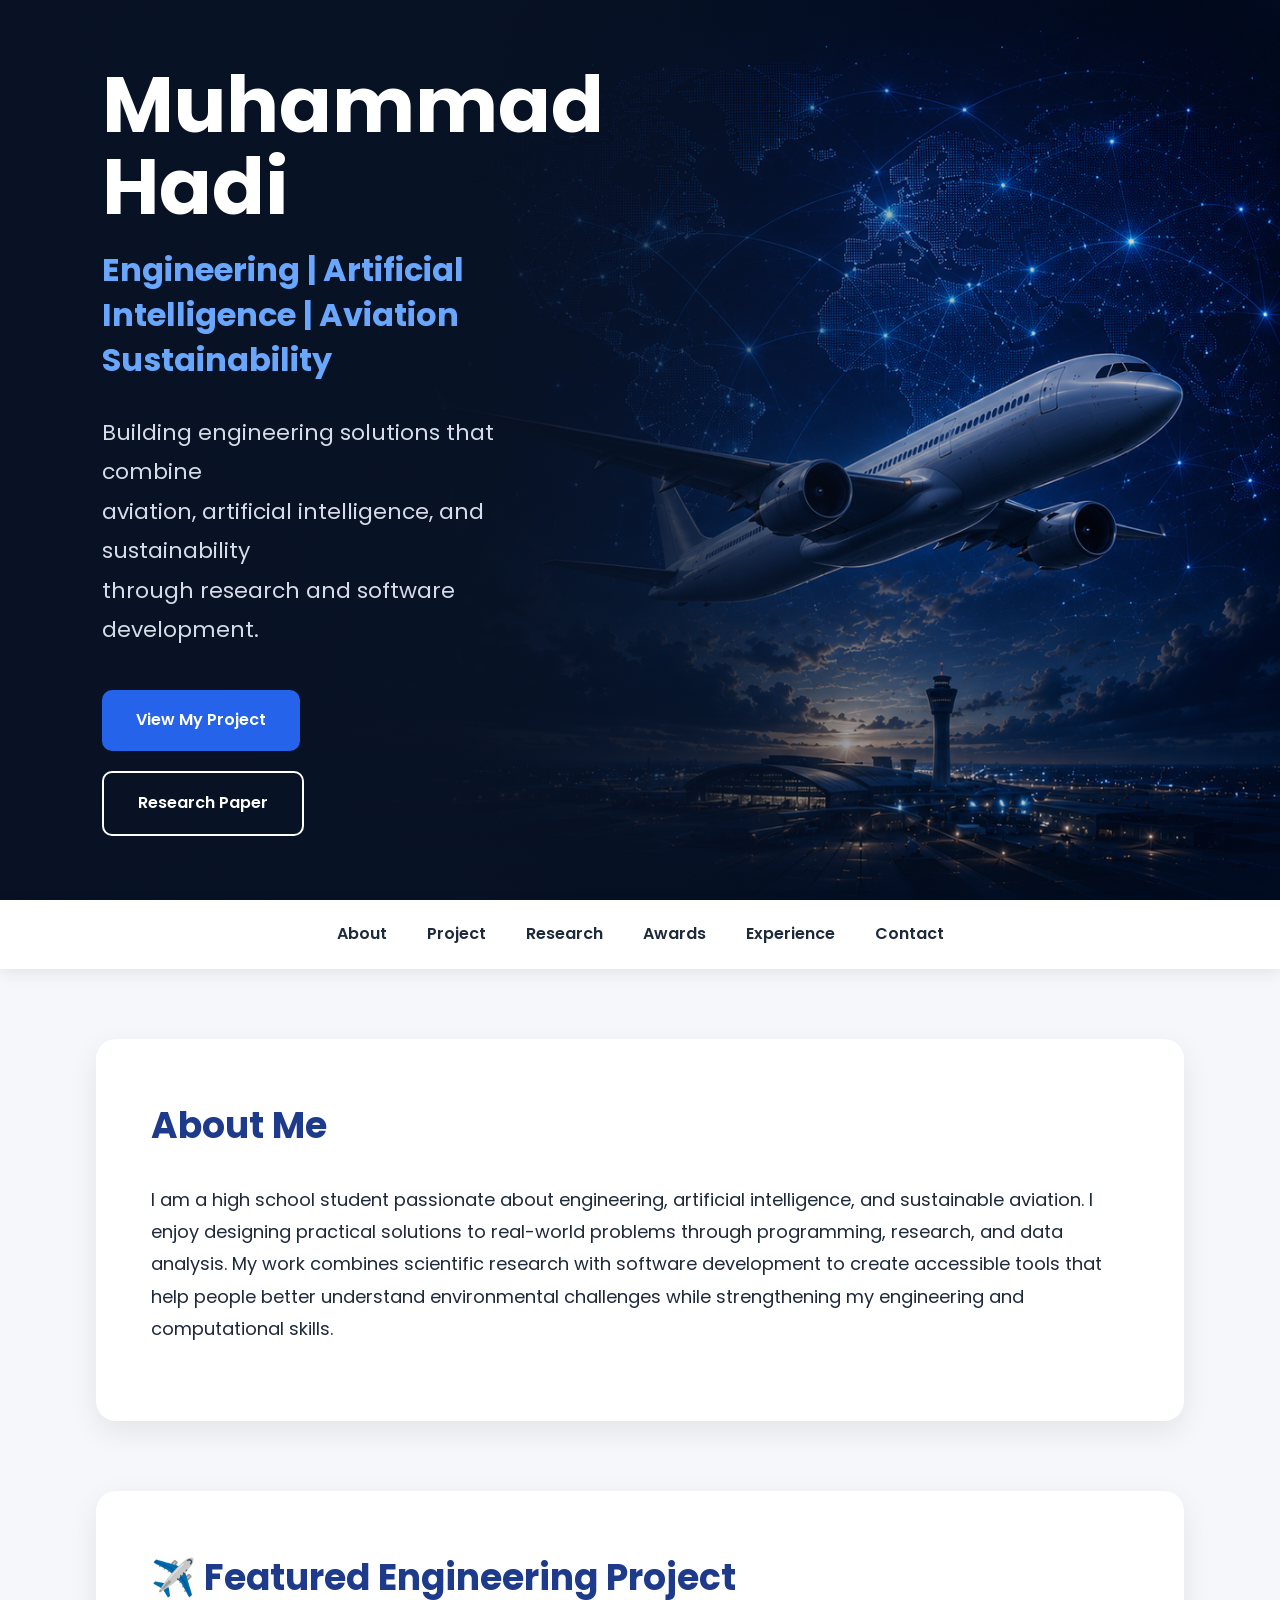
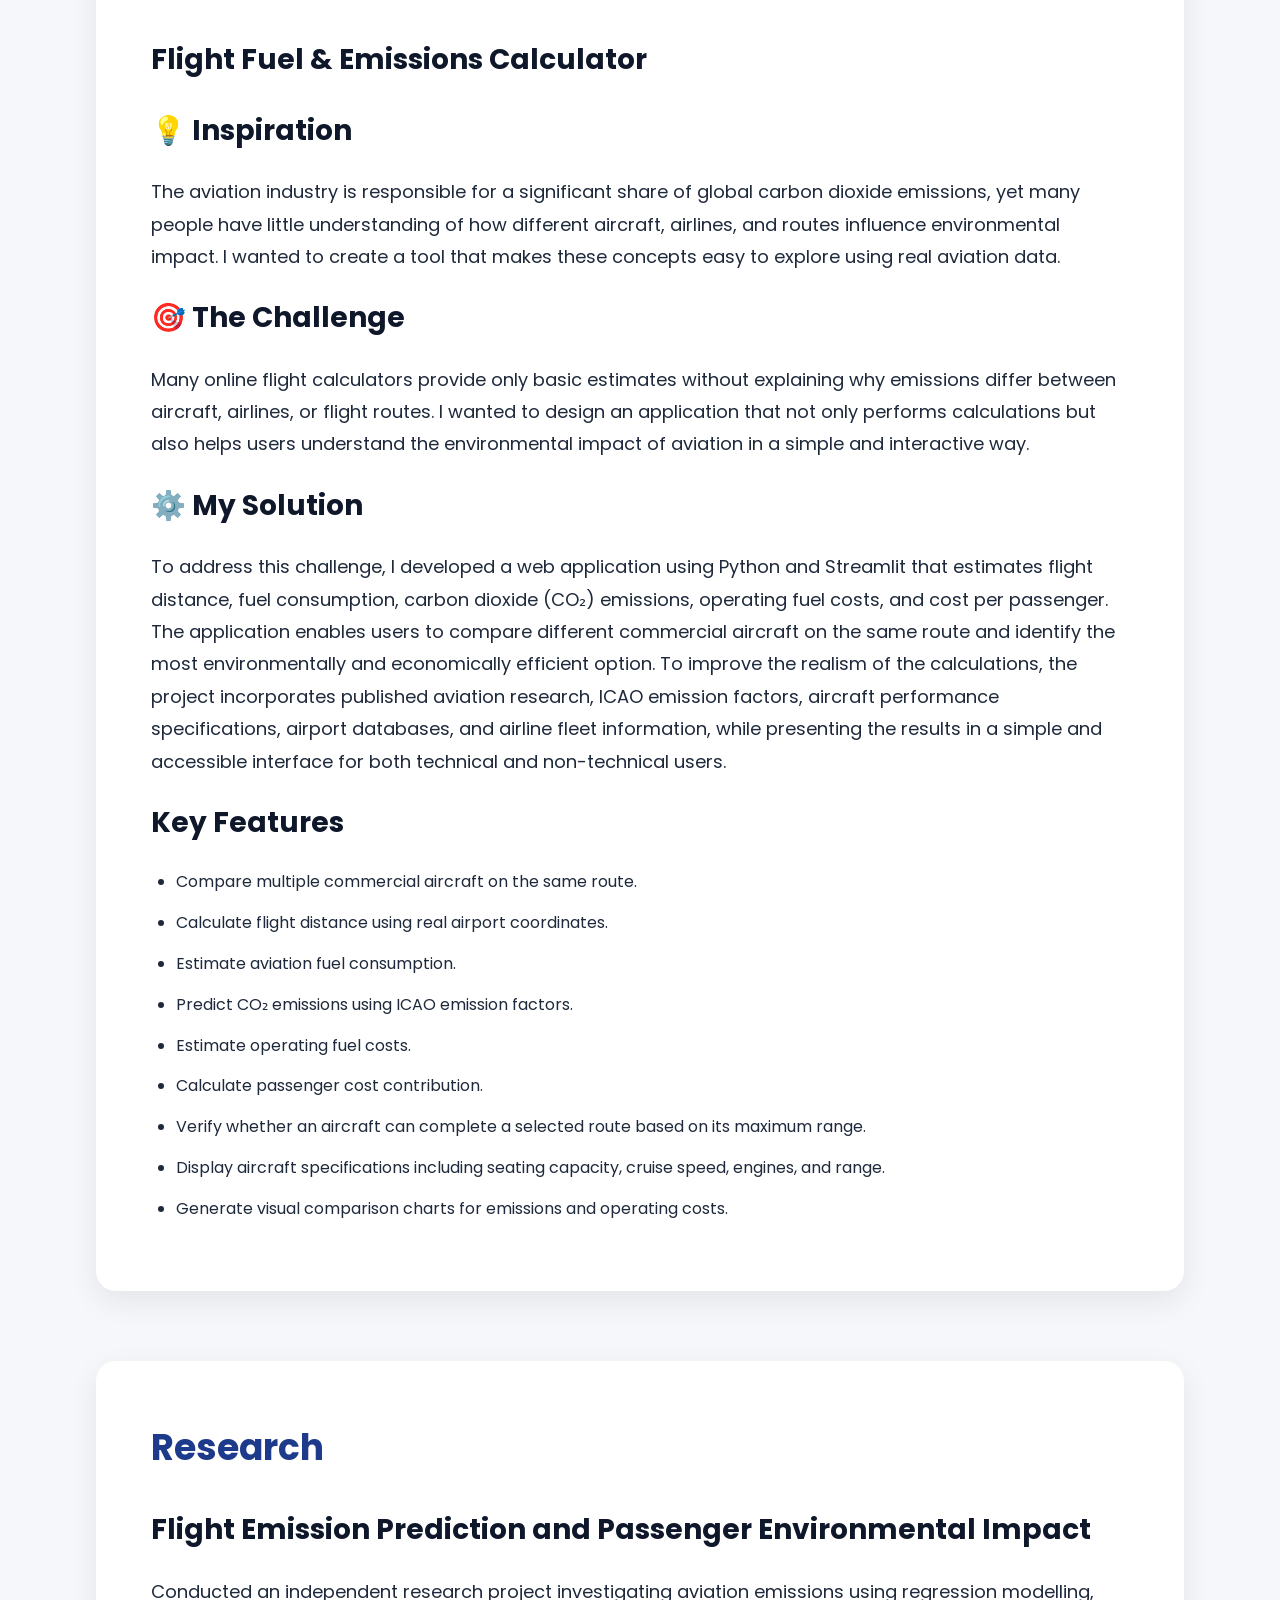
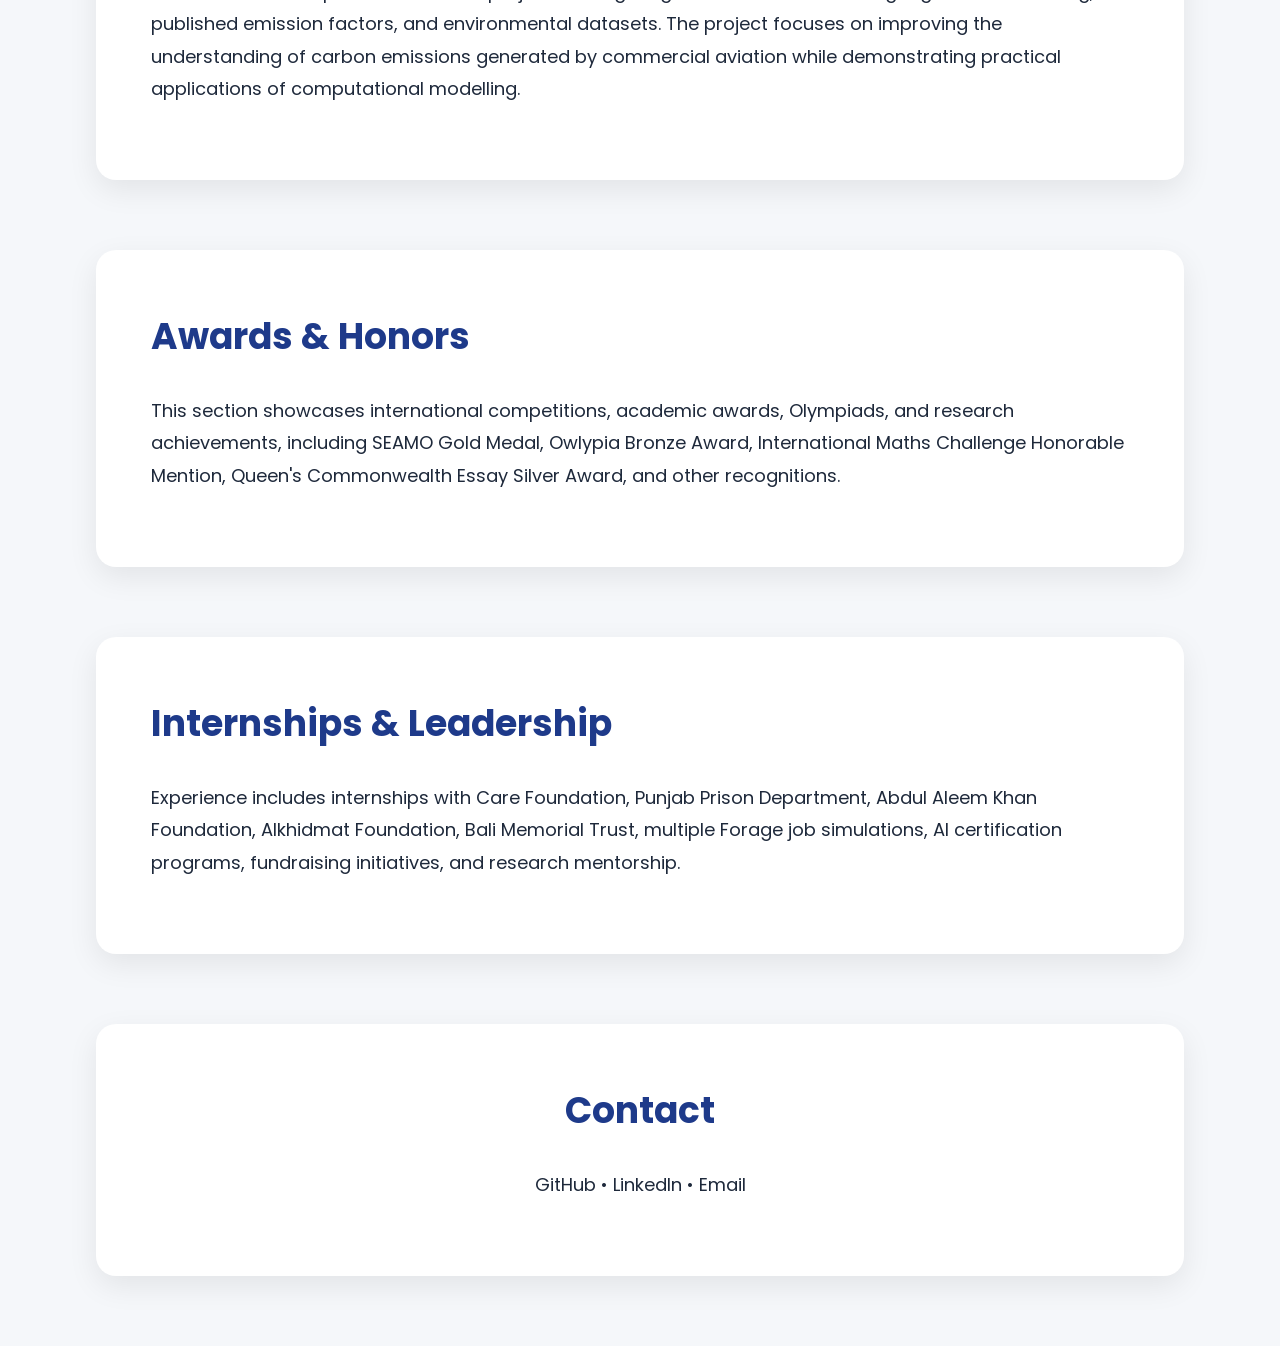
==== index.html @ d15bcef1 "Update index.html" ====
<!DOCTYPE html>
<html lang="en">

<head>
    <meta charset="UTF-8">
    <meta name="viewport" content="width=device-width, initial-scale=1.0">

    <title>Muhammad Hadi | Maker Portfolio</title>

    <link rel="preconnect" href="https://fonts.googleapis.com">
    <link rel="preconnect" href="https://fonts.gstatic.com" crossorigin>

    <link href="https://fonts.googleapis.com/css2?family=Poppins:wght@300;400;500;600;700;800&display=swap" rel="stylesheet">

    <link rel="stylesheet" href="style.css">
</head>

<body>

    <!-- HERO SECTION -->

<header class="hero">

    <div class="overlay"></div>

    <div class="hero-content">

        <h1>Muhammad Hadi</h1>

        <h2>
        Engineering | Artificial<br>
        Intelligence | Aviation<br>
        Sustainability
        </h2>

        <p>
        Building engineering solutions that combine<br>
        aviation, artificial intelligence, and sustainability<br>
        through research and software development.
        </p>
        
        <div class="hero-buttons">
            <a href="#project" class="btn">View My Project</a>
            <a href="#research" class="btn secondary">Research Paper</a>
        </div>

    </div>

</header>

    <!-- NAVIGATION -->

    <nav>

        <a href="#about">About</a>

        <a href="#project">Project</a>

        <a href="#research">Research</a>

        <a href="#awards">Awards</a>

        <a href="#internships">Experience</a>

        <a href="#contact">Contact</a>

    </nav>

    <!-- ABOUT -->

    <section id="about">

        <h2>About Me</h2>

        <p>

            I am a high school student passionate about engineering, artificial intelligence, and sustainable aviation.
            I enjoy designing practical solutions to real-world problems through programming, research, and data analysis.
            My work combines scientific research with software development to create accessible tools that help people
            better understand environmental challenges while strengthening my engineering and computational skills.

        </p>

    </section>

    <!-- PROJECT -->
<section id="project">

<h2>✈️ Featured Engineering Project</h2>

<h3>Flight Fuel & Emissions Calculator</h3>

<h3>💡 Inspiration</h3>    

<p>
The aviation industry is responsible for a significant share of global carbon dioxide emissions, yet many people have little understanding of how different aircraft, airlines, and routes influence environmental impact. I wanted to create a tool that makes these concepts easy to explore using real aviation data.
</p>

<h3>🎯 The Challenge</h3>

<p>
Many online flight calculators provide only basic estimates without explaining why emissions differ between aircraft, airlines, or flight routes. I wanted to design an application that not only performs calculations but also helps users understand the environmental impact of aviation in a simple and interactive way.
</p>

<h3>⚙️ My Solution</h3>

<p>
To address this challenge, I developed a web application using Python and Streamlit that estimates flight distance, fuel consumption, carbon dioxide (CO₂) emissions, operating fuel costs, and cost per passenger. The application enables users to compare different commercial aircraft on the same route and identify the most environmentally and economically efficient option. To improve the realism of the calculations, the project incorporates published aviation research, ICAO emission factors, aircraft performance specifications, airport databases, and airline fleet information, while presenting the results in a simple and accessible interface for both technical and non-technical users.
</p>

<h3>Key Features</h3>

<ul>
<li>Compare multiple commercial aircraft on the same route.</li>
<li>Calculate flight distance using real airport coordinates.</li>
<li>Estimate aviation fuel consumption.</li>
<li>Predict CO₂ emissions using ICAO emission factors.</li>
<li>Estimate operating fuel costs.</li>
<li>Calculate passenger cost contribution.</li>
<li>Verify whether an aircraft can complete a selected route based on its maximum range.</li>
<li>Display aircraft specifications including seating capacity, cruise speed, engines, and range.</li>
<li>Generate visual comparison charts for emissions and operating costs.</li>
</ul>

</section>
  
    <!-- RESEARCH -->

    <section id="research">

        <h2>Research</h2>

        <h3>Flight Emission Prediction and Passenger Environmental Impact</h3>

        <p>

            Conducted an independent research project investigating aviation emissions using regression modelling,
            published emission factors, and environmental datasets. The project focuses on improving the understanding
            of carbon emissions generated by commercial aviation while demonstrating practical applications of
            computational modelling.

        </p>

    </section>

    <!-- AWARDS -->

    <section id="awards">

        <h2>Awards & Honors</h2>

        <p>

            This section showcases international competitions, academic awards, Olympiads, and research achievements,
            including SEAMO Gold Medal, Owlypia Bronze Award, International Maths Challenge Honorable Mention,
            Queen's Commonwealth Essay Silver Award, and other recognitions.

        </p>

    </section>

    <!-- EXPERIENCE -->

    <section id="internships">

        <h2>Internships & Leadership</h2>

        <p>

            Experience includes internships with Care Foundation, Punjab Prison Department,
            Abdul Aleem Khan Foundation, Alkhidmat Foundation, Bali Memorial Trust,
            multiple Forage job simulations, AI certification programs,
            fundraising initiatives, and research mentorship.

        </p>

    </section>

    <!-- CONTACT -->

    <section id="contact">

        <h2>Contact</h2>

        <p>

            GitHub • LinkedIn • Email

        </p>

    </section>

    <script src="script.js"></script>

</body>

</html>
---- style.css ----
/* ---------- GENERAL ---------- */

*{
    margin:0;
    padding:0;
    box-sizing:border-box;
}

html{
    scroll-behavior:smooth;
}

body{
    font-family:'Poppins',sans-serif;
    background:#F5F7FA;
    color:#1E293B;
    line-height:1.8;
    overflow-x:hidden;
}

/* ---------- HERO ---------- */

.hero{
    min-height:100vh;
    display:flex;
    align-items:center;

    background:
        linear-gradient(
            90deg,
            rgba(8,18,36,.98) 0%,
            rgba(8,18,36,.96) 35%,
            rgba(8,18,36,.70) 55%,
            rgba(8,18,36,.30) 70%,
            rgba(8,18,36,.10) 100%
        ),
        url("hero-image.png");

    background-size:cover;
    background-position:right center;
    background-repeat:no-repeat;

    padding:0 8%;
}

.hero-content{
    width:38%;
    color:white;
}

.hero h1{
    font-size:78px;
    font-weight:700;
    color:#ffffff;
    line-height:1.05;
    margin-bottom:20px;
}

.hero h2{
    color:#69A7FF;
    font-size:32px;
    margin-bottom:30px;
    line-height:1.4;
}

.hero p{
    max-width:500px;
    width:100%;
    font-size:22px;
    line-height:1.8;
    color:#D6DCE8;
    margin-bottom:40px;
}

/* ---------- BUTTONS ---------- */

.hero-buttons{
    display:flex;
    gap:20px;
    flex-wrap:wrap;
}

.btn{
    background:#2563EB;
    color:white;
    padding:16px 34px;
    border-radius:10px;
    text-decoration:none;
    font-weight:600;
    transition:.3s;
    display:inline-block;
}

.btn:hover{
    background:#1D4ED8;
    transform:translateY(-4px);
}

.secondary{
    background:transparent;
    border:2px solid white;
}

.secondary:hover{
    background:white;
    color:#0F172A;
}

/* ---------- NAV ---------- */

nav{
    position:sticky;
    top:0;
    z-index:1000;

    background:white;

    display:flex;
    justify-content:center;
    gap:40px;

    padding:20px;

    box-shadow:0 4px 15px rgba(0,0,0,.08);
}

nav a{
    text-decoration:none;
    color:#1E293B;
    font-weight:600;
    transition:.3s;
}

nav a:hover{
    color:#2563EB;
}

/* ---------- SECTIONS ---------- */

section{
    width:85%;
    max-width:1200px;
    margin:70px auto;
    background:white;
    padding:55px;
    border-radius:20px;
    box-shadow:0 10px 30px rgba(0,0,0,.08);
}

/* ---------- HEADINGS ---------- */

h2{
    font-size:36px;
    color:#1E3A8A;
    margin-bottom:25px;
}

h3{
    font-size:28px;
    color:#0F172A;
    margin-bottom:20px;
}

/* ---------- TEXT ---------- */

p{
    font-size:18px;
    margin-bottom:20px;
}

ul{
    margin-top:20px;
    margin-left:25px;
}

li{
    margin-bottom:12px;
}

/* ---------- CONTACT ---------- */

#contact{
    text-align:center;
}

/* ---------- TABLET ---------- */

@media (max-width:900px){

.hero{
    padding:80px 40px;
    text-align:center;
    background-position:65% center;
}

.hero-content{
    width:100%;
}

.hero h1{
    font-size:52px;
}

.hero h2{
    font-size:26px;
}

.hero p{
    margin:0 auto 35px;
    font-size:19px;
}

.hero-buttons{
    justify-content:center;
}

nav{
    flex-wrap:wrap;
    gap:20px;
}

section{
    width:92%;
    padding:40px;
}

}

/* ---------- MOBILE ---------- */

@media (max-width:768px){

.hero{
    min-height:100vh;
    padding:100px 25px 70px;
    background-position:72% center;
}

.hero-content{
    width:100%;
    text-align:center;
}

.hero h1{
    font-size:42px;
}

.hero h2{
    font-size:24px;
}

.hero p{
    max-width:100%;
    font-size:18px;
    margin:0 auto 35px;
}

.hero-buttons{
    flex-direction:column;
    align-items:center;
}

.btn{
    width:220px;
    text-align:center;
}

nav{
    flex-wrap:wrap;
    gap:15px;
    padding:15px;
}

section{
    width:94%;
    padding:28px;
}

}
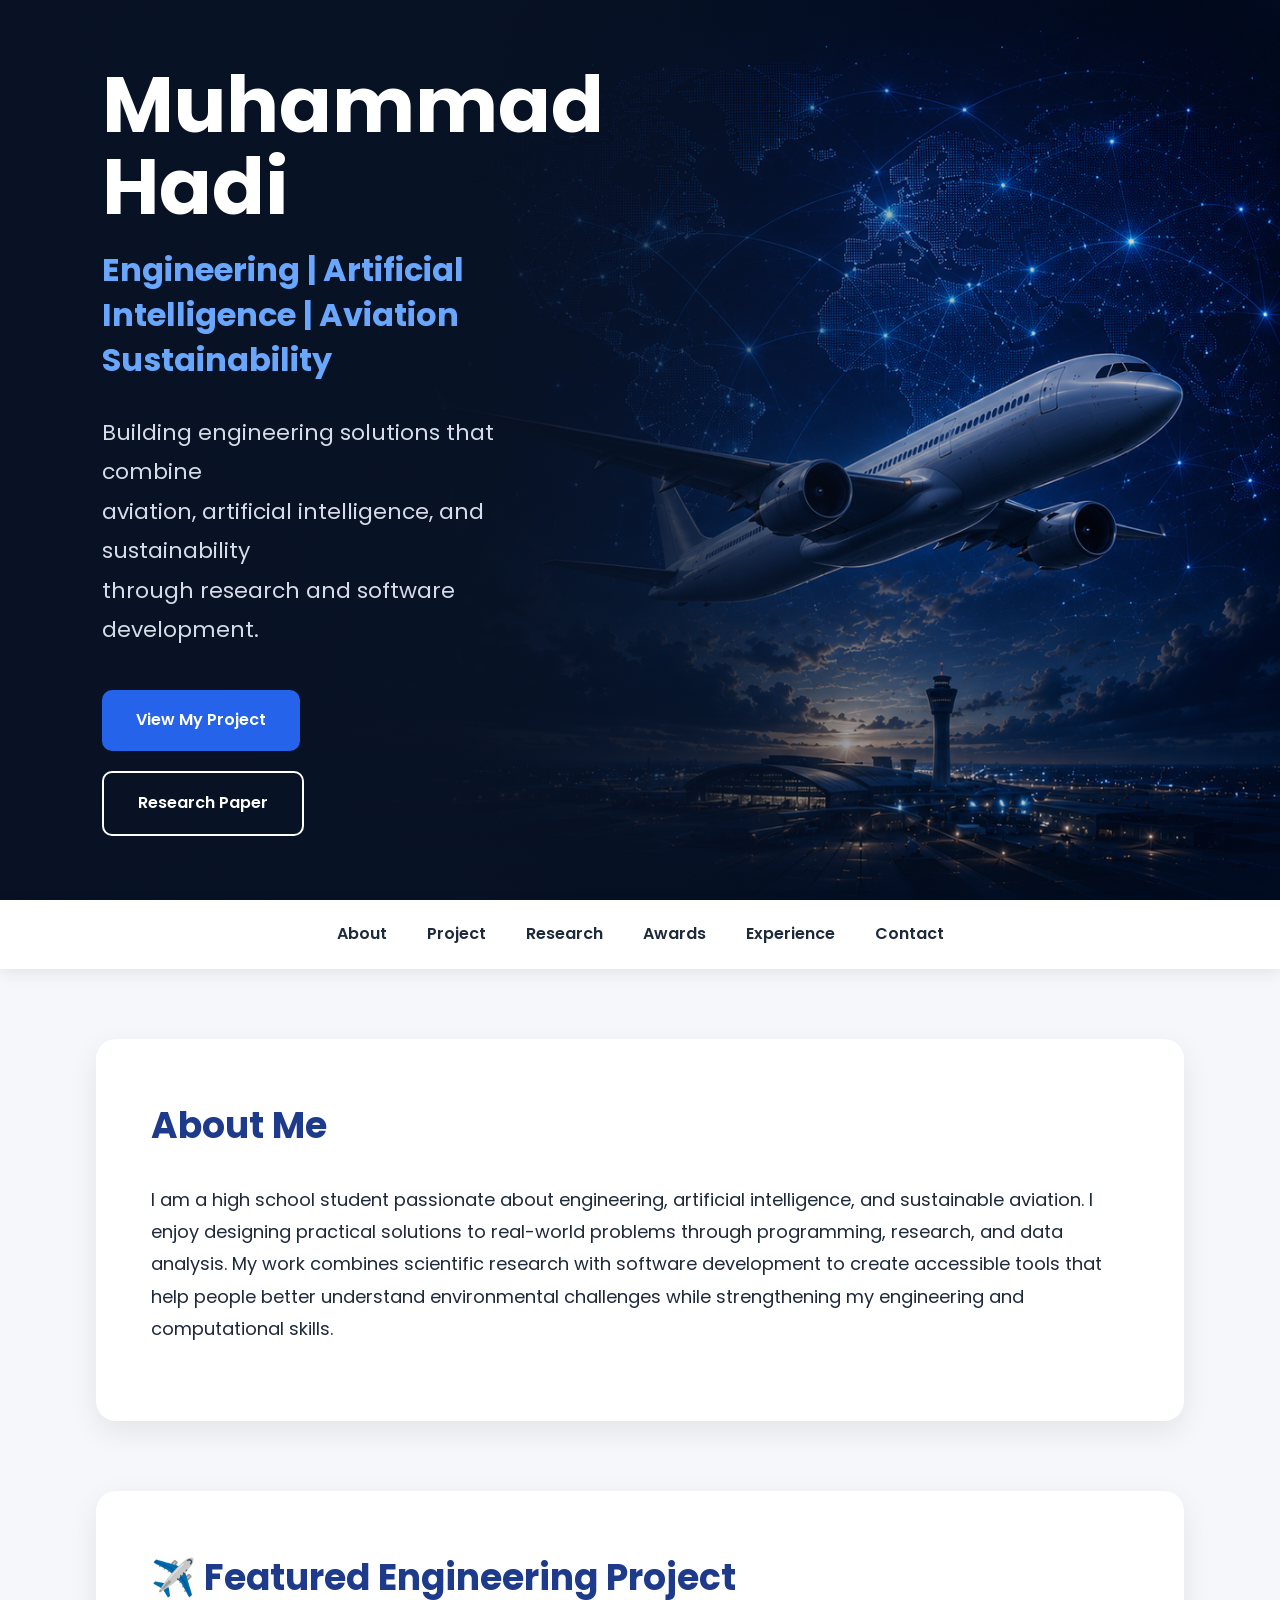
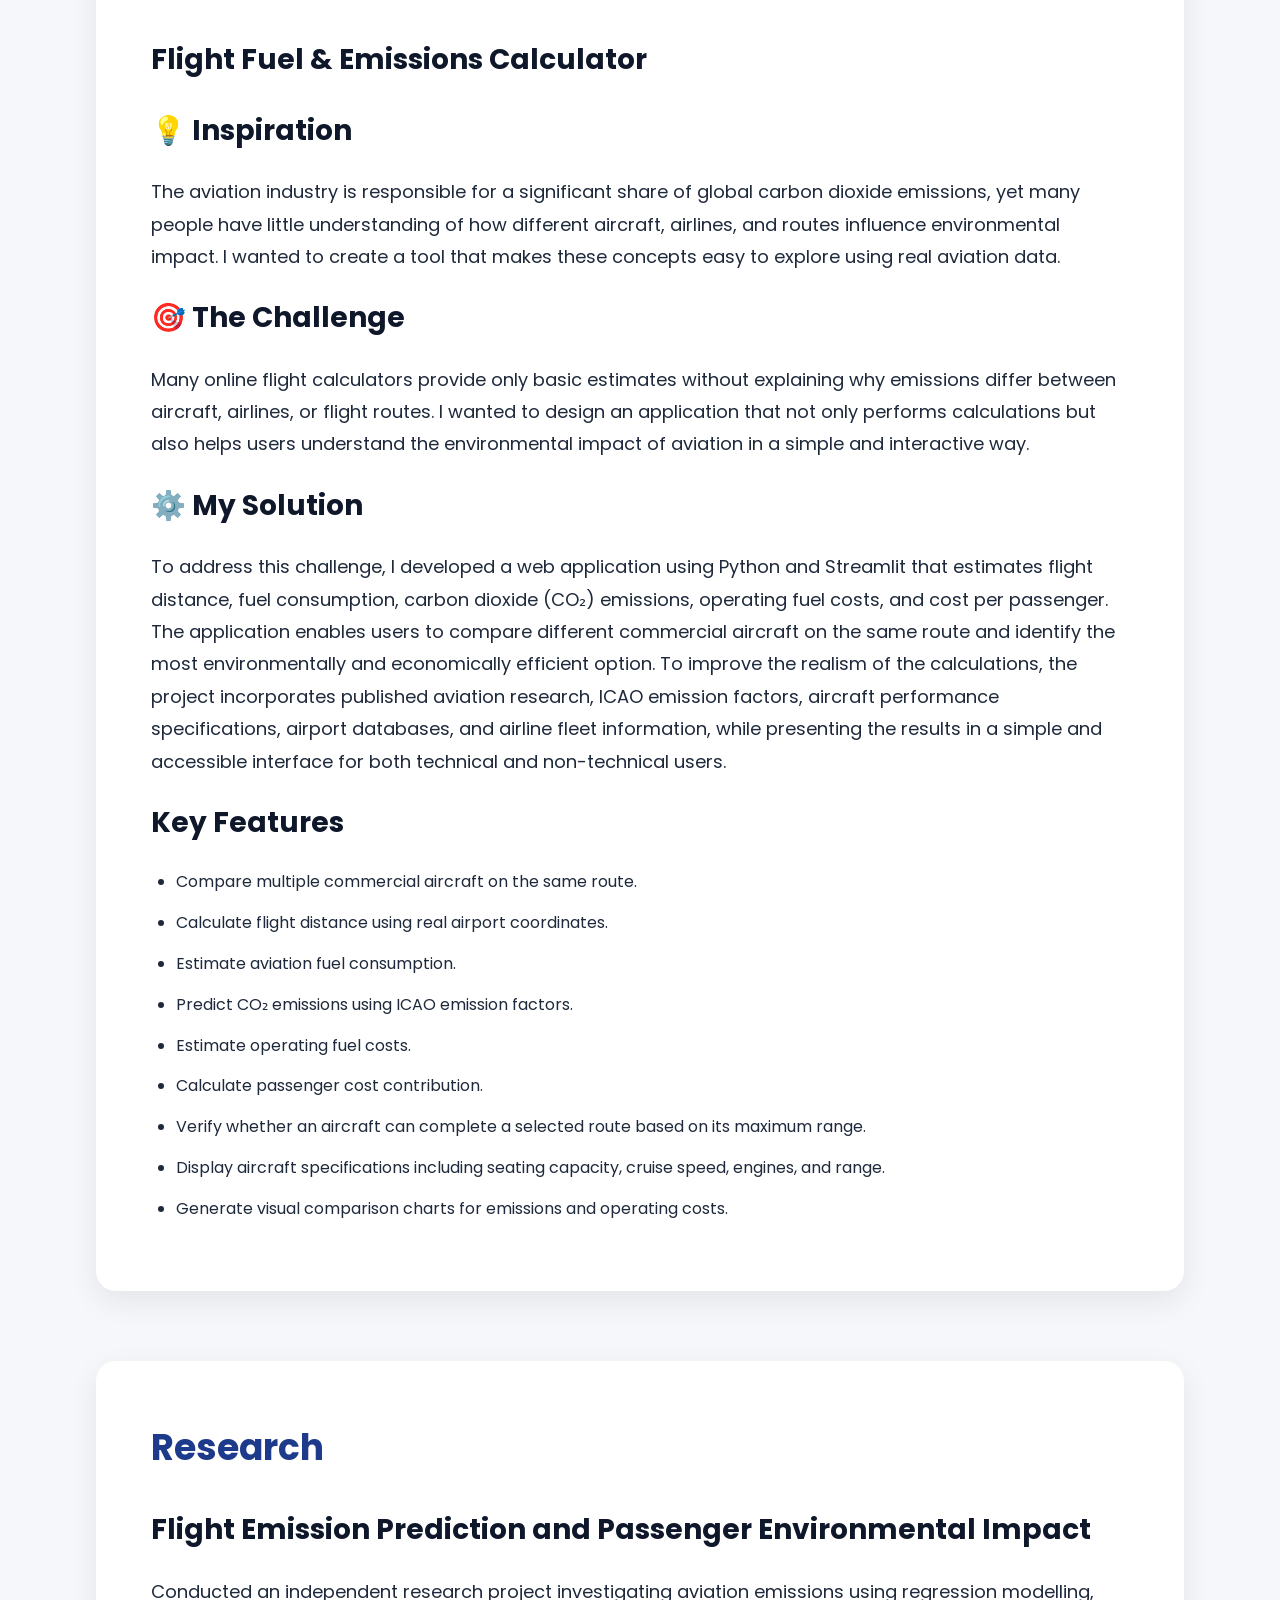
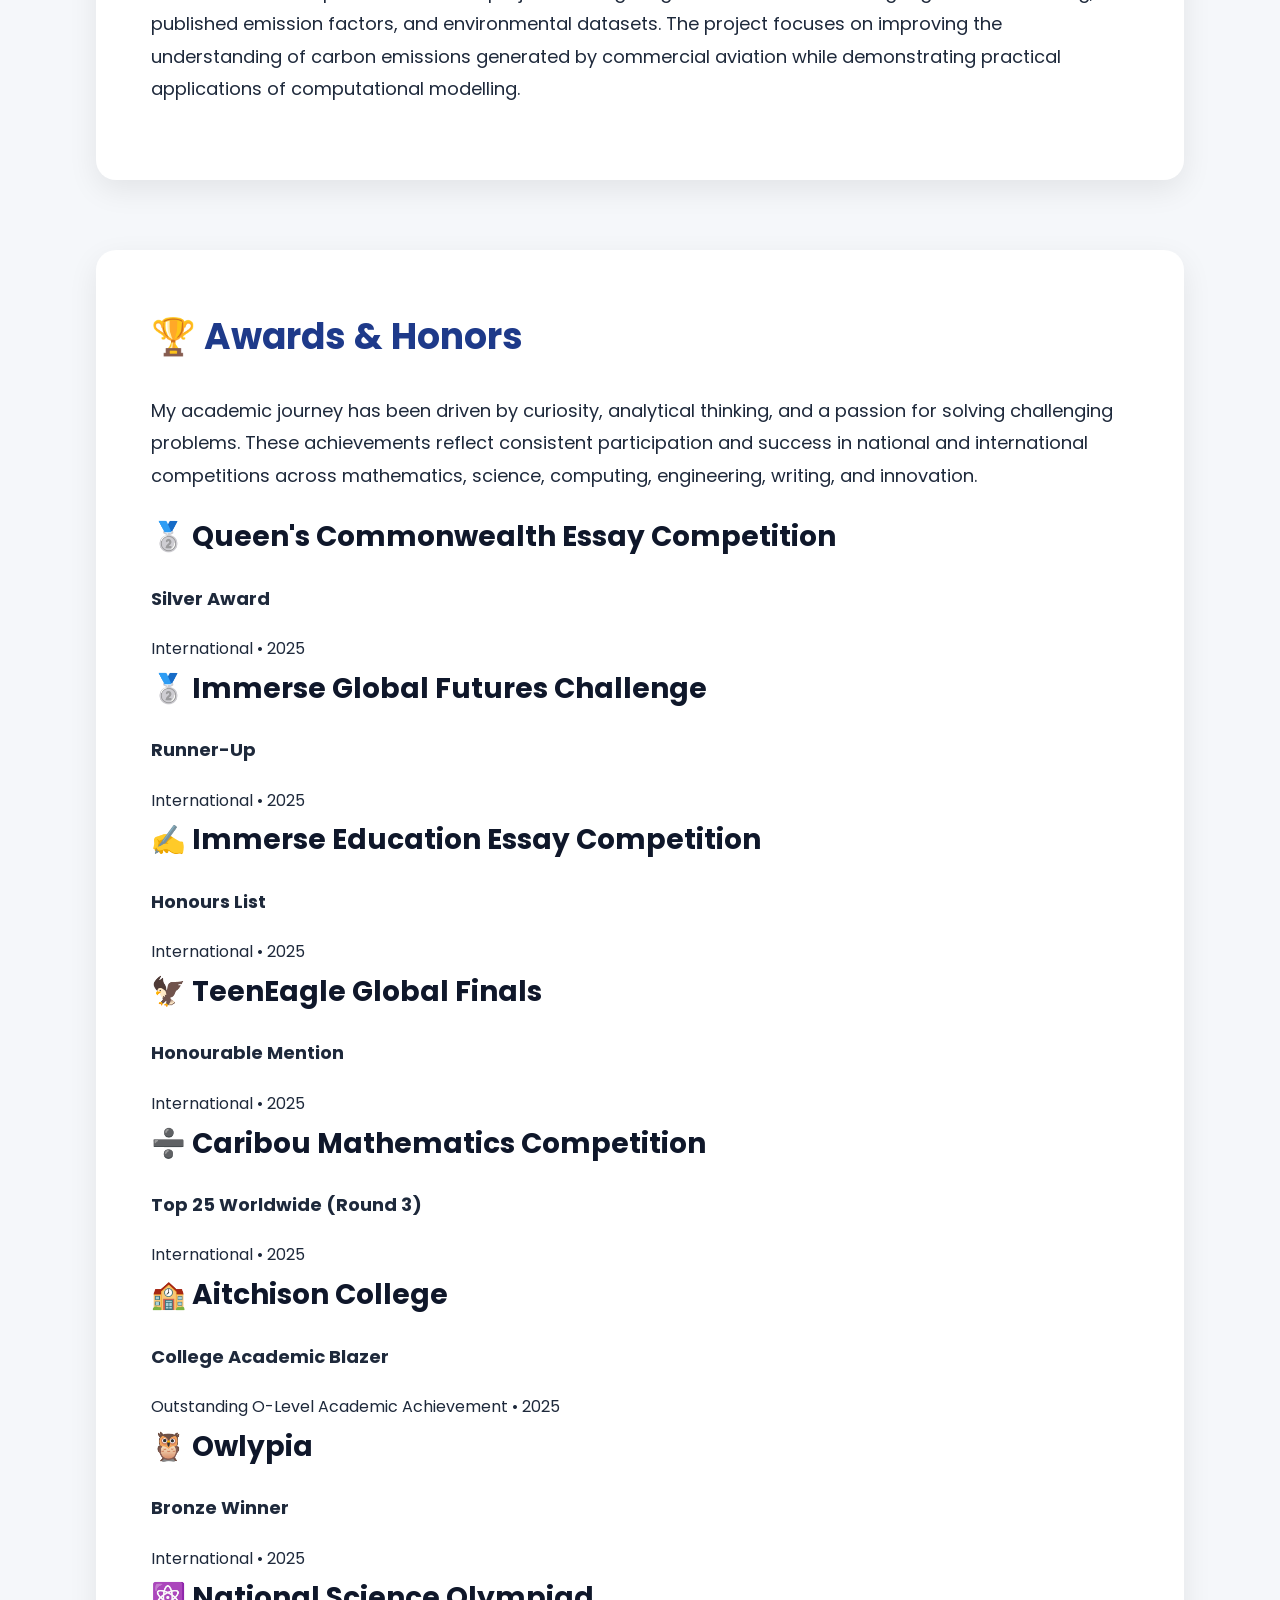
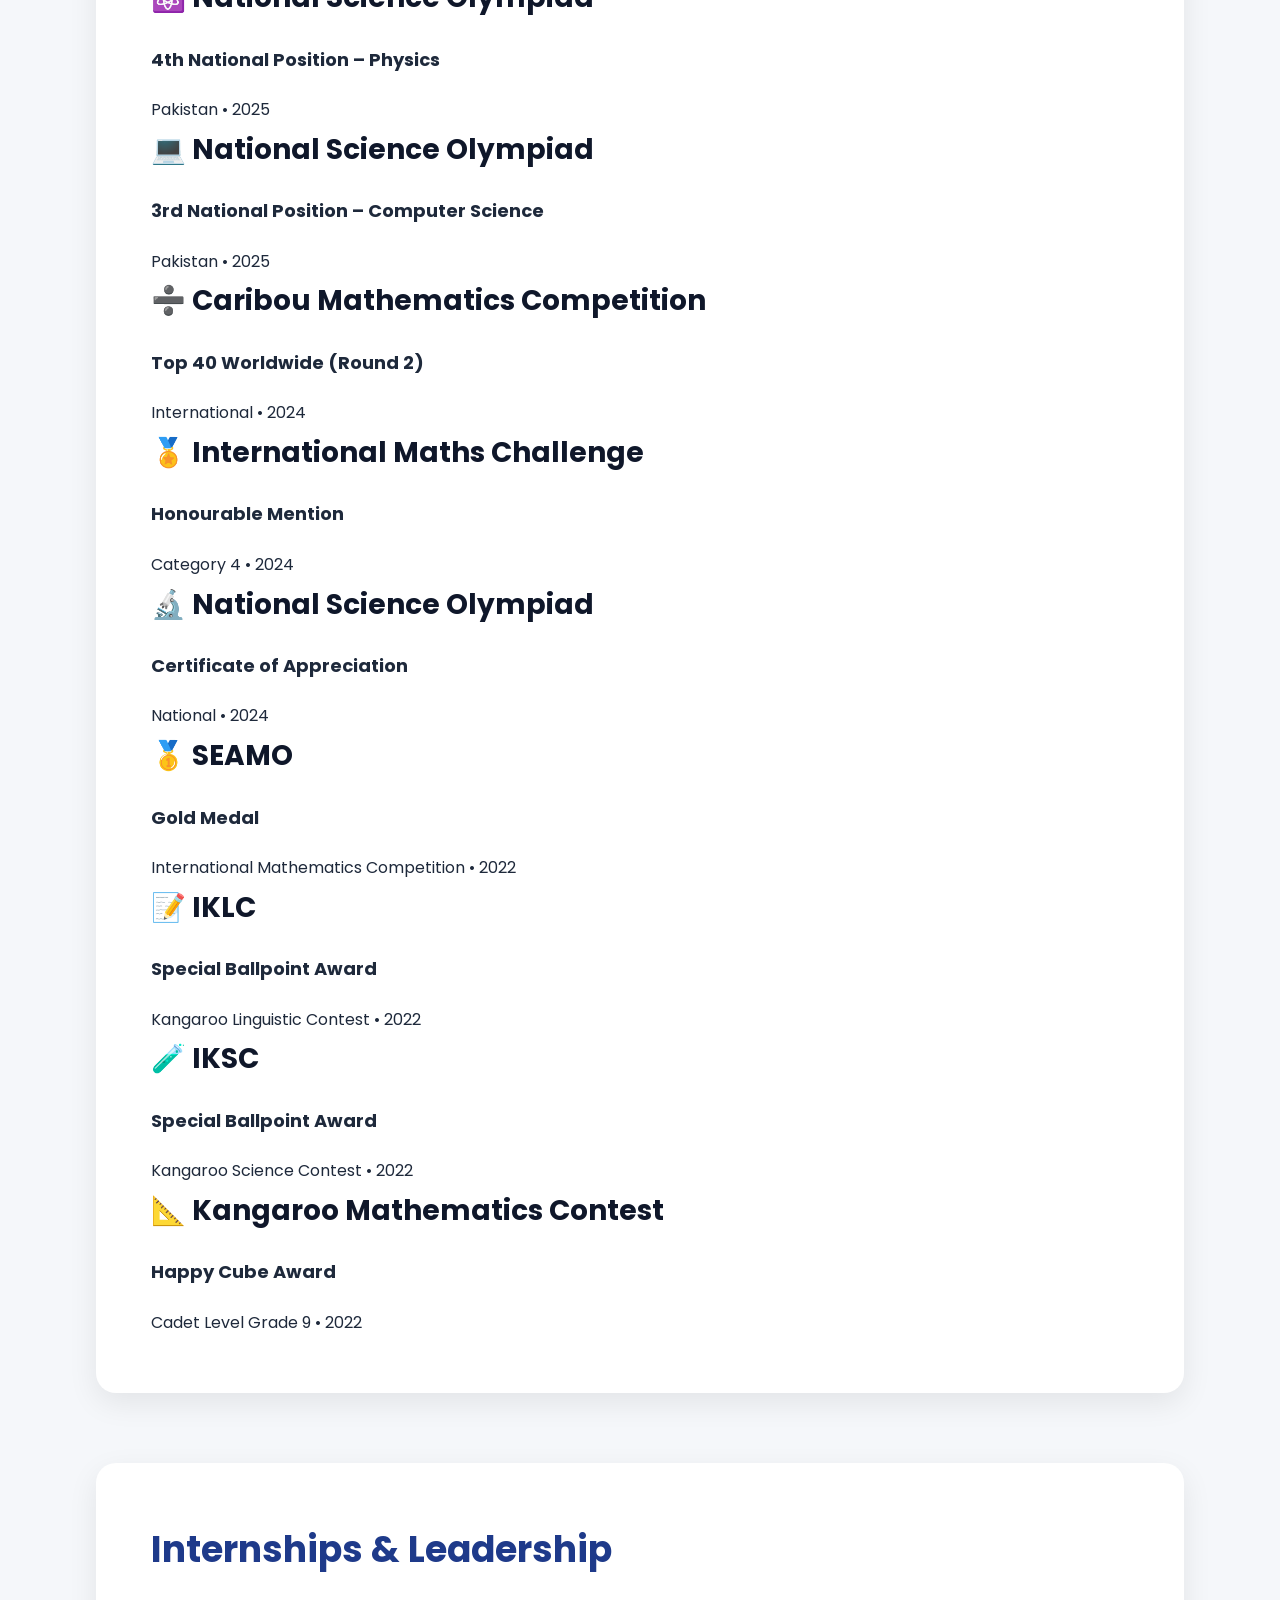
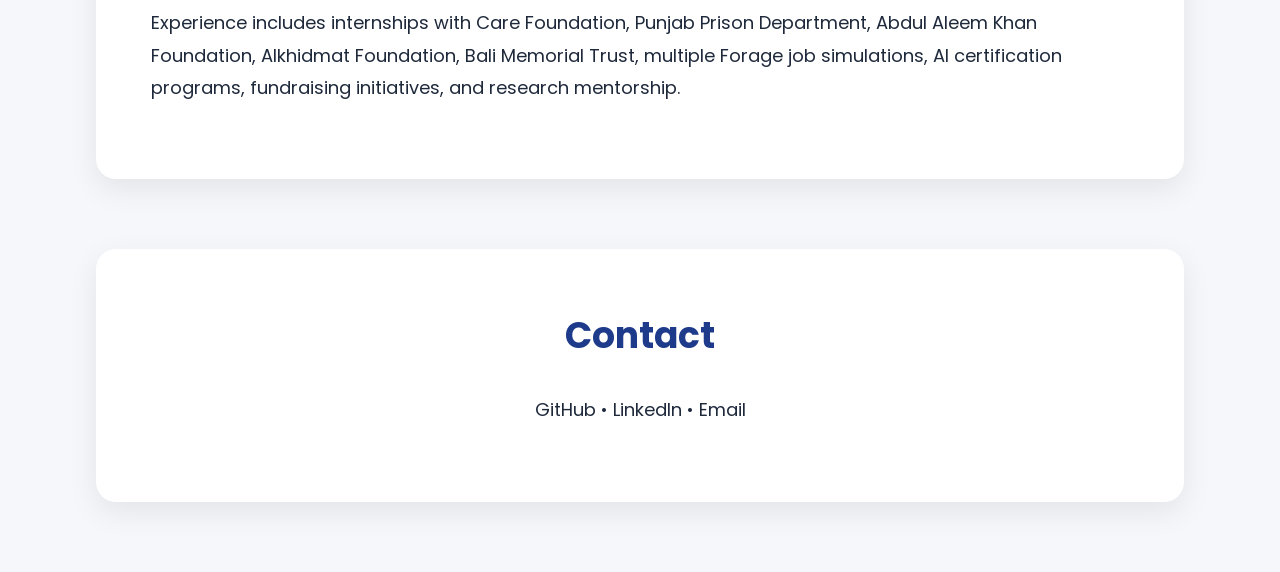
==== commit 0d713c78: "Update index.html" ====
--- a/index.html
+++ b/index.html
@@ -147,17 +147,114 @@
 
     <section id="awards">
 
-        <h2>Awards & Honors</h2>
-
-        <p>
-
-            This section showcases international competitions, academic awards, Olympiads, and research achievements,
-            including SEAMO Gold Medal, Owlypia Bronze Award, International Maths Challenge Honorable Mention,
-            Queen's Commonwealth Essay Silver Award, and other recognitions.
-
-        </p>
-
-    </section>
+<h2>🏆 Awards & Honors</h2>
+
+<p>
+My academic journey has been driven by curiosity, analytical thinking, and a passion for solving challenging problems. These achievements reflect consistent participation and success in national and international competitions across mathematics, science, computing, engineering, writing, and innovation.
+</p>
+
+<div class="award-grid">
+
+<div class="award-card">
+<h3>🥈 Queen's Commonwealth Essay Competition</h3>
+<p><strong>Silver Award</strong></p>
+<span>International • 2025</span>
+</div>
+
+<div class="award-card">
+<h3>🥈 Immerse Global Futures Challenge</h3>
+<p><strong>Runner-Up</strong></p>
+<span>International • 2025</span>
+</div>
+
+<div class="award-card">
+<h3>✍️ Immerse Education Essay Competition</h3>
+<p><strong>Honours List</strong></p>
+<span>International • 2025</span>
+</div>
+
+<div class="award-card">
+<h3>🦅 TeenEagle Global Finals</h3>
+<p><strong>Honourable Mention</strong></p>
+<span>International • 2025</span>
+</div>
+
+<div class="award-card">
+<h3>➗ Caribou Mathematics Competition</h3>
+<p><strong>Top 25 Worldwide (Round 3)</strong></p>
+<span>International • 2025</span>
+</div>
+
+<div class="award-card">
+<h3>🏫 Aitchison College</h3>
+<p><strong>College Academic Blazer</strong></p>
+<span>Outstanding O-Level Academic Achievement • 2025</span>
+</div>
+
+<div class="award-card">
+<h3>🦉 Owlypia</h3>
+<p><strong>Bronze Winner</strong></p>
+<span>International • 2025</span>
+</div>
+
+<div class="award-card">
+<h3>⚛️ National Science Olympiad</h3>
+<p><strong>4th National Position – Physics</strong></p>
+<span>Pakistan • 2025</span>
+</div>
+
+<div class="award-card">
+<h3>💻 National Science Olympiad</h3>
+<p><strong>3rd National Position – Computer Science</strong></p>
+<span>Pakistan • 2025</span>
+</div>
+
+<div class="award-card">
+<h3>➗ Caribou Mathematics Competition</h3>
+<p><strong>Top 40 Worldwide (Round 2)</strong></p>
+<span>International • 2024</span>
+</div>
+
+<div class="award-card">
+<h3>🏅 International Maths Challenge</h3>
+<p><strong>Honourable Mention</strong></p>
+<span>Category 4 • 2024</span>
+</div>
+
+<div class="award-card">
+<h3>🔬 National Science Olympiad</h3>
+<p><strong>Certificate of Appreciation</strong></p>
+<span>National • 2024</span>
+</div>
+
+<div class="award-card">
+<h3>🥇 SEAMO</h3>
+<p><strong>Gold Medal</strong></p>
+<span>International Mathematics Competition • 2022</span>
+</div>
+
+<div class="award-card">
+<h3>📝 IKLC</h3>
+<p><strong>Special Ballpoint Award</strong></p>
+<span>Kangaroo Linguistic Contest • 2022</span>
+</div>
+
+<div class="award-card">
+<h3>🧪 IKSC</h3>
+<p><strong>Special Ballpoint Award</strong></p>
+<span>Kangaroo Science Contest • 2022</span>
+</div>
+
+<div class="award-card">
+<h3>📐 Kangaroo Mathematics Contest</h3>
+<p><strong>Happy Cube Award</strong></p>
+<span>Cadet Level Grade 9 • 2022</span>
+</div>
+
+</div>
+
+</section>
+   
 
     <!-- EXPERIENCE -->
 
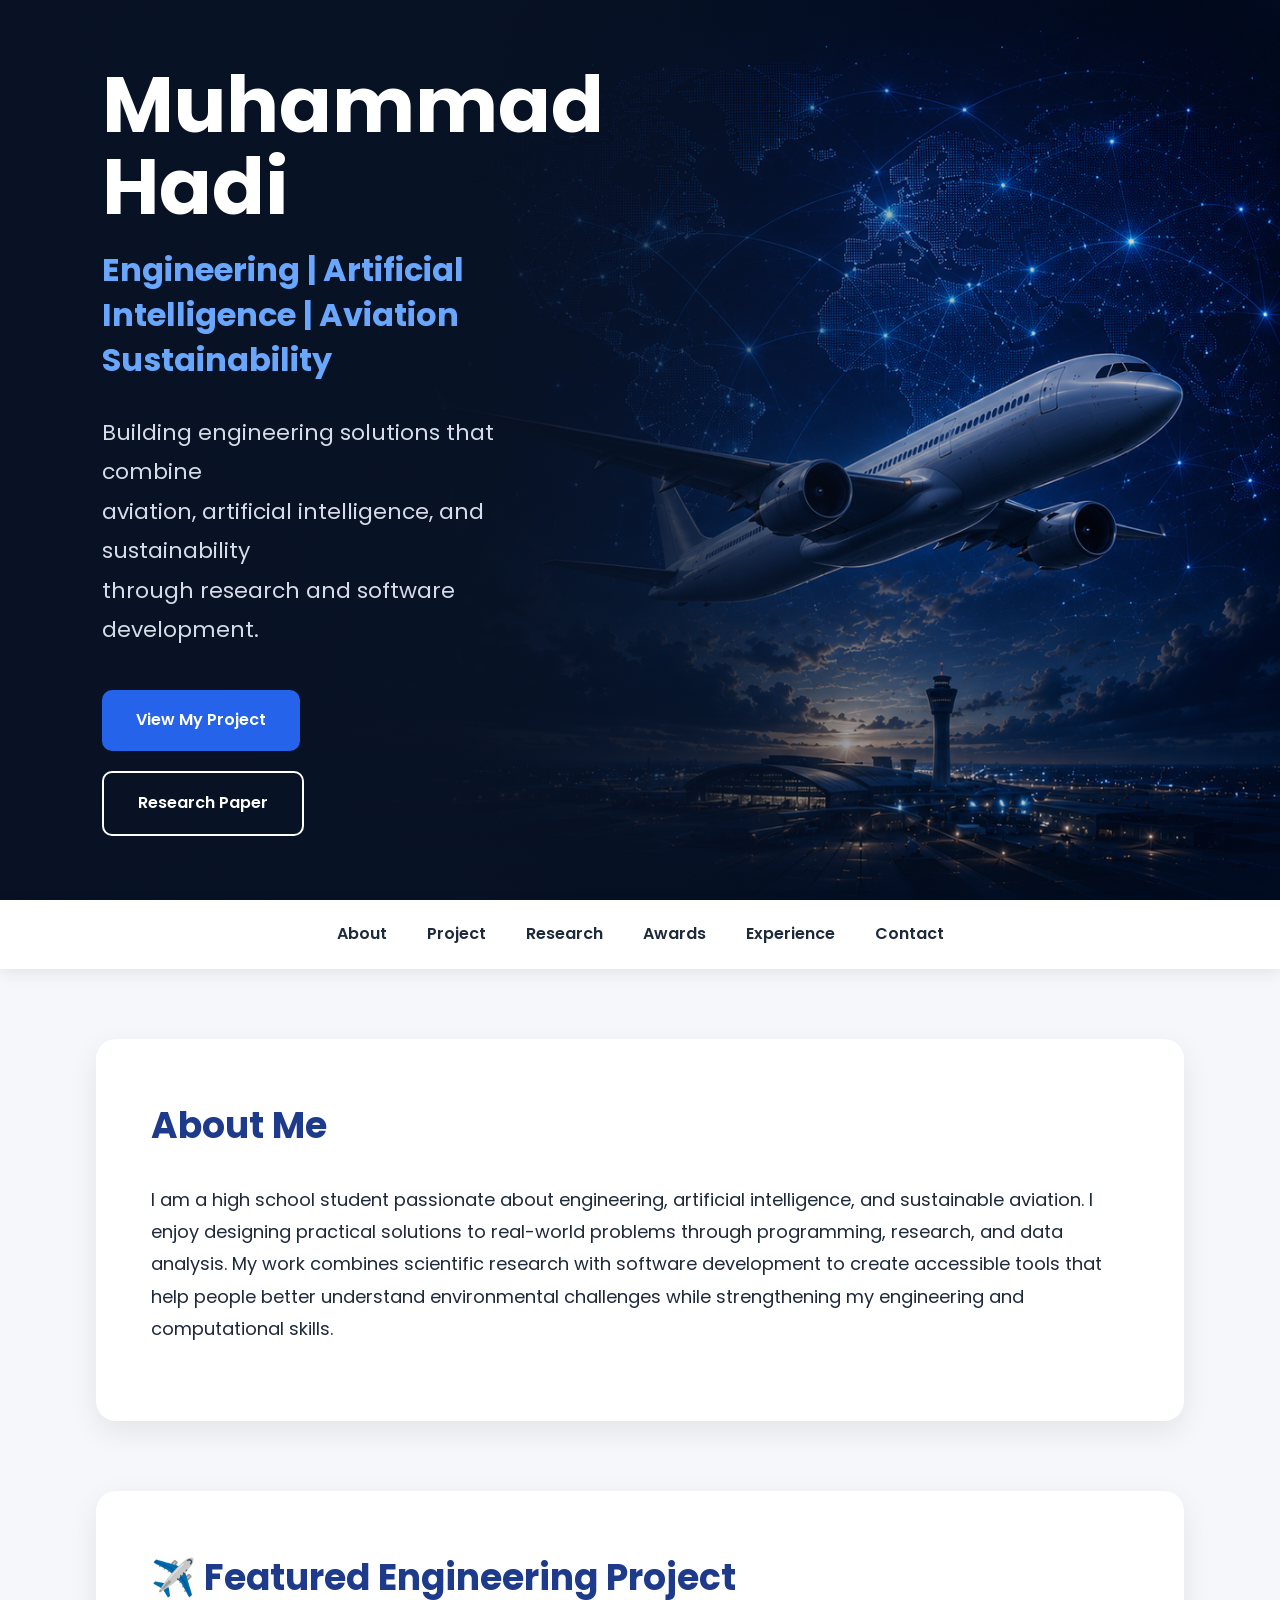
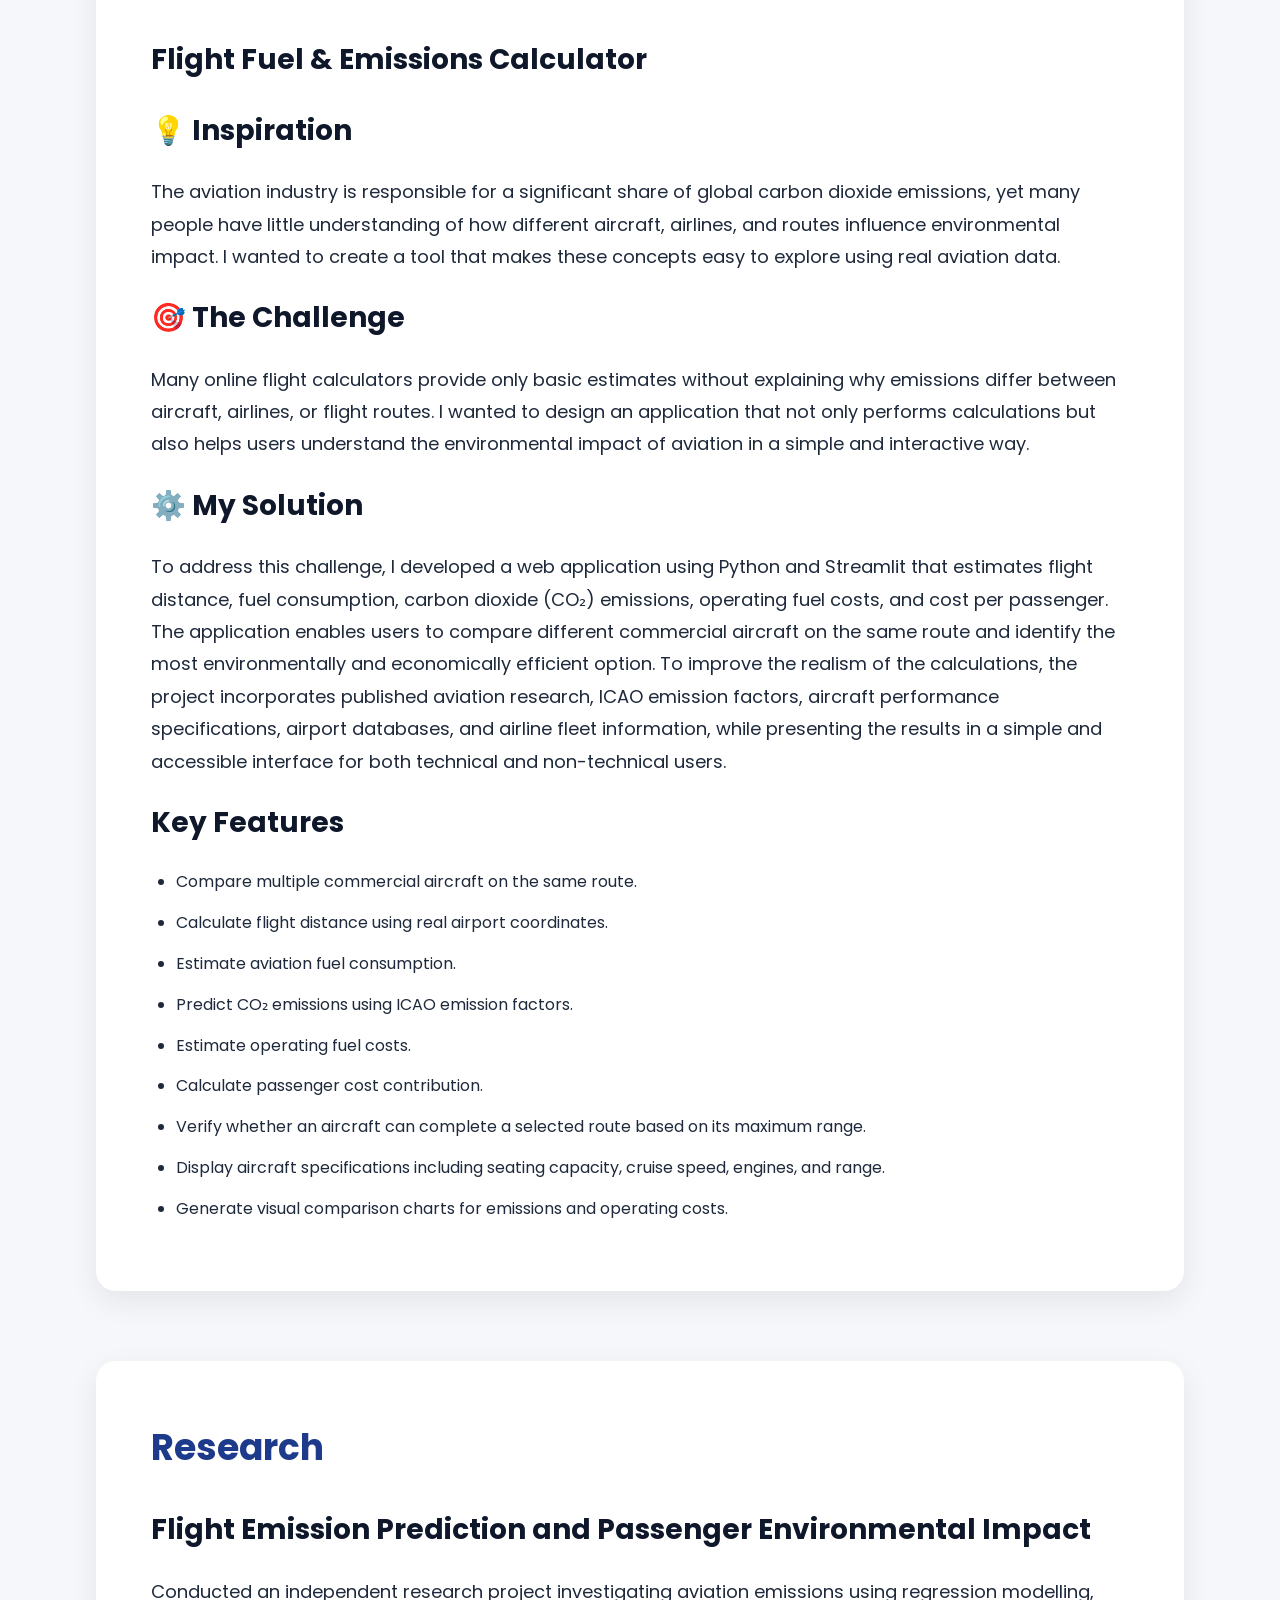
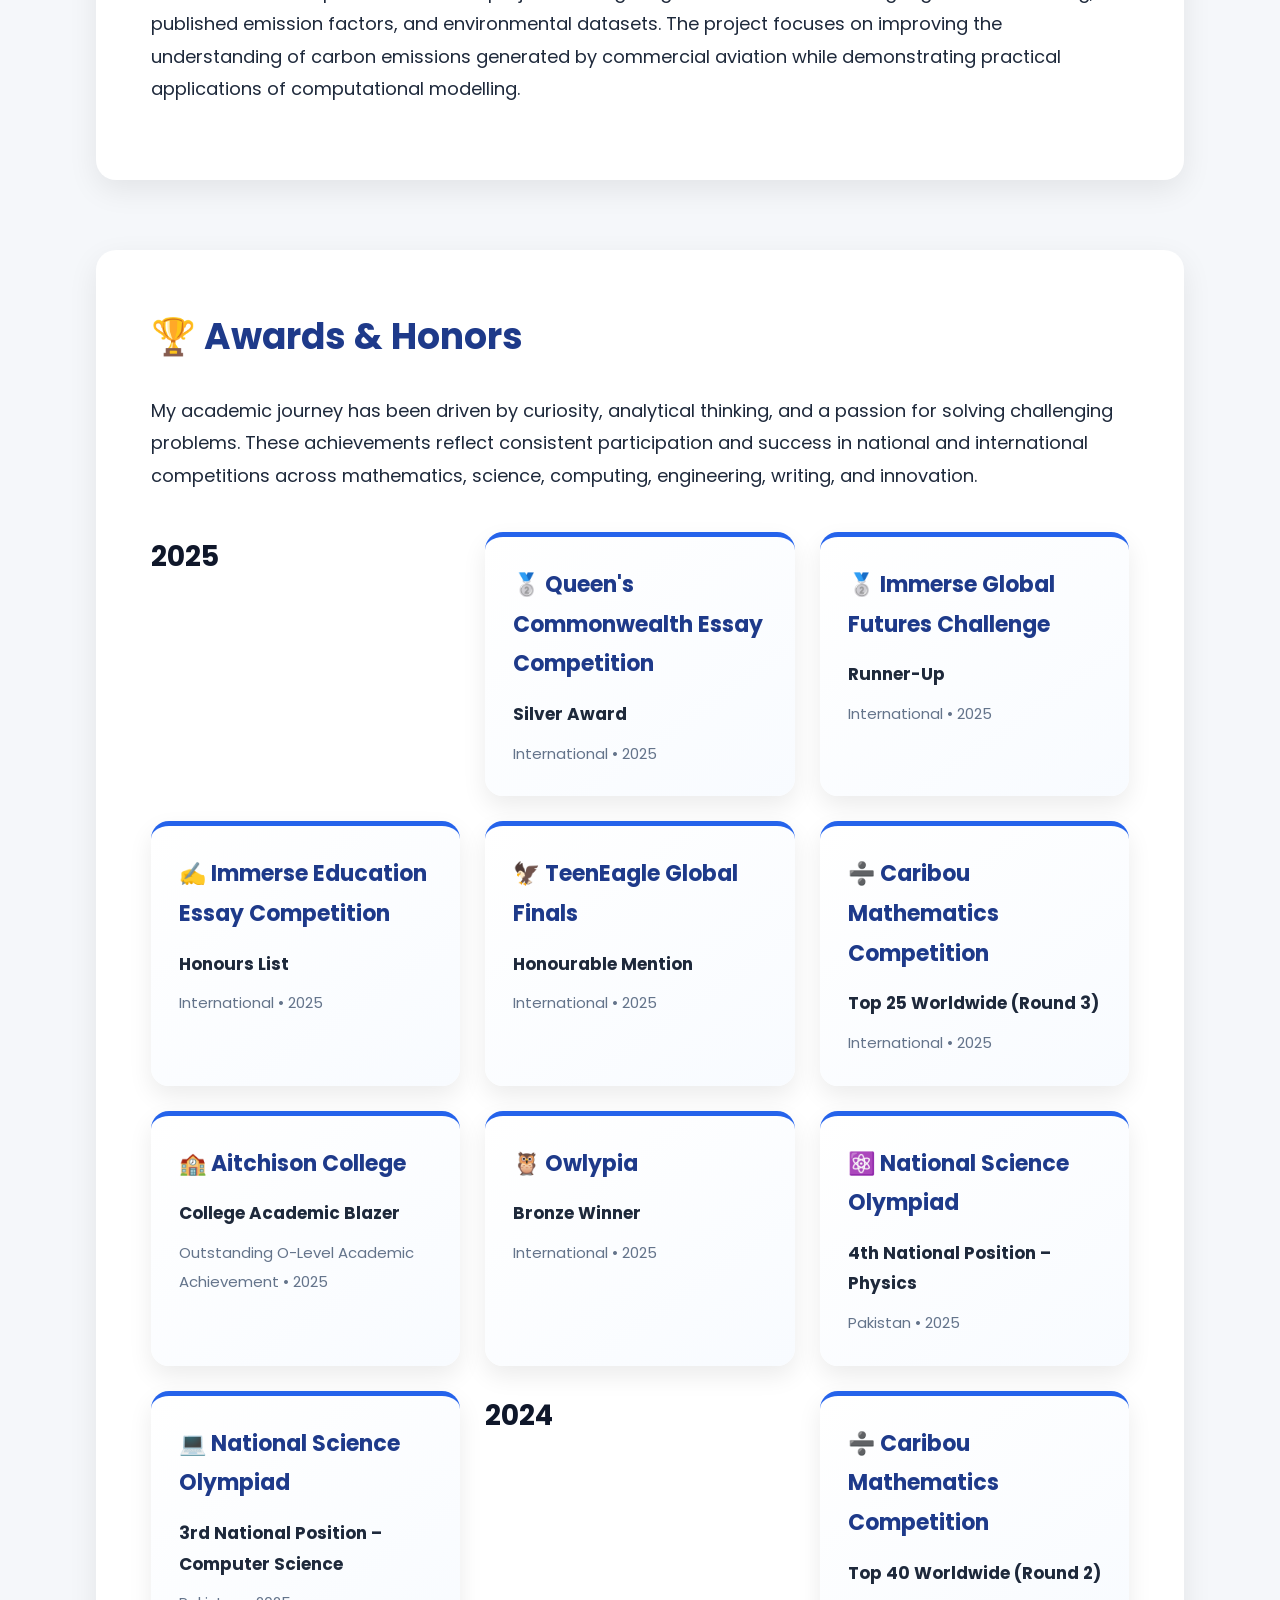
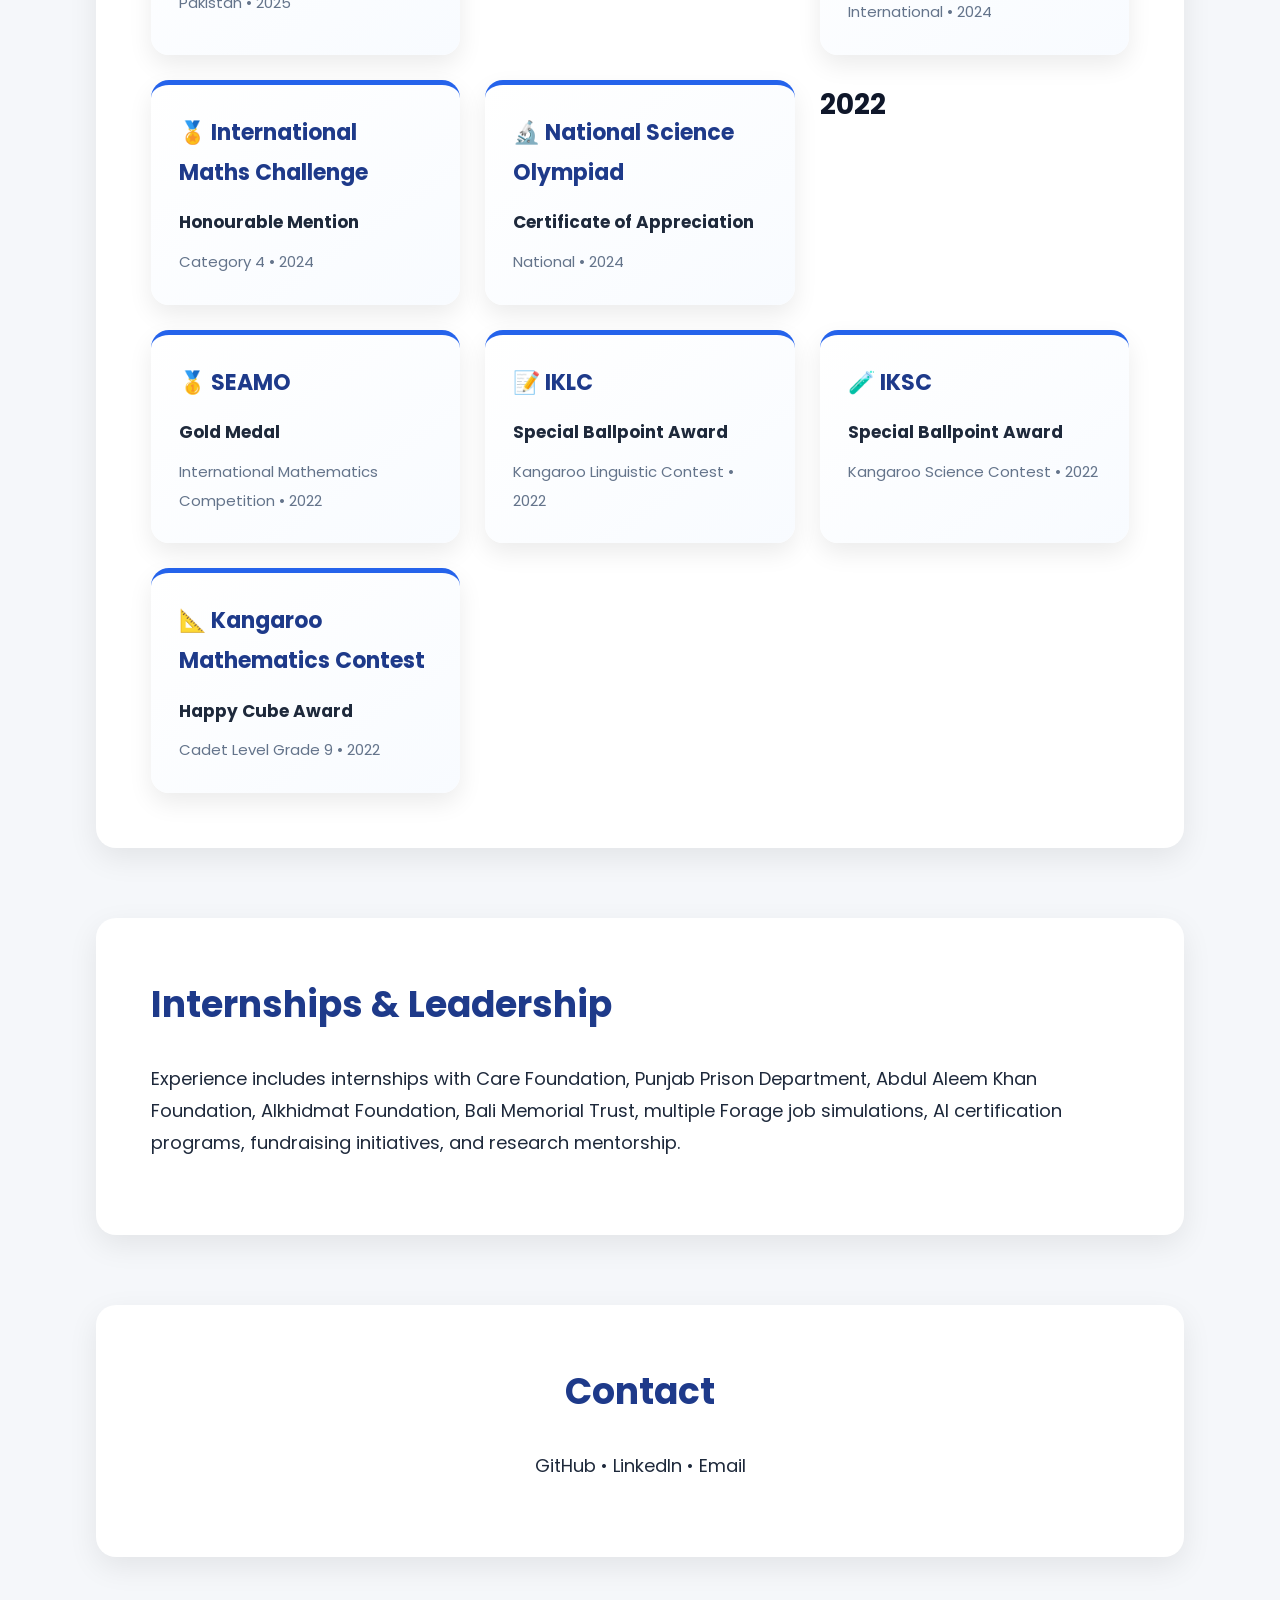
==== commit e2a0891e: "Update index.html" ====
--- a/index.html
+++ b/index.html
@@ -155,6 +155,8 @@
 
 <div class="award-grid">
 
+<h3 class="year-heading">2025</h3>
+    
 <div class="award-card">
 <h3>🥈 Queen's Commonwealth Essay Competition</h3>
 <p><strong>Silver Award</strong></p>
@@ -209,6 +211,8 @@
 <span>Pakistan • 2025</span>
 </div>
 
+<h3 class="year-heading">2024</h3>
+    
 <div class="award-card">
 <h3>➗ Caribou Mathematics Competition</h3>
 <p><strong>Top 40 Worldwide (Round 2)</strong></p>
@@ -227,6 +231,8 @@
 <span>National • 2024</span>
 </div>
 
+<h3 class="year-heading">2022</h3>
+    
 <div class="award-card">
 <h3>🥇 SEAMO</h3>
 <p><strong>Gold Medal</strong></p>
--- a/style.css
+++ b/style.css
@@ -277,3 +277,69 @@
 }
 
 }
+
+/* ---------- AWARDS ---------- */
+
+.award-grid{
+
+display:grid;
+
+grid-template-columns:repeat(auto-fit,minmax(280px,1fr));
+
+gap:25px;
+
+margin-top:40px;
+
+}
+
+.award-card{
+
+background:linear-gradient(145deg,#ffffff,#f8fbff);
+
+padding:28px;
+
+border-radius:18px;
+
+box-shadow:0 10px 25px rgba(0,0,0,.08);
+
+border-top:5px solid #2563EB;
+
+transition:.3s;
+
+}
+
+.award-card:hover{
+
+transform:translateY(-8px);
+
+box-shadow:0 20px 40px rgba(37,99,235,.18);
+
+}
+
+.award-card h3{
+
+font-size:22px;
+
+margin-bottom:15px;
+
+color:#1E3A8A;
+
+}
+
+.award-card p{
+
+font-size:17px;
+
+font-weight:600;
+
+margin-bottom:10px;
+
+}
+
+.award-card span{
+
+color:#64748B;
+
+font-size:15px;
+
+}
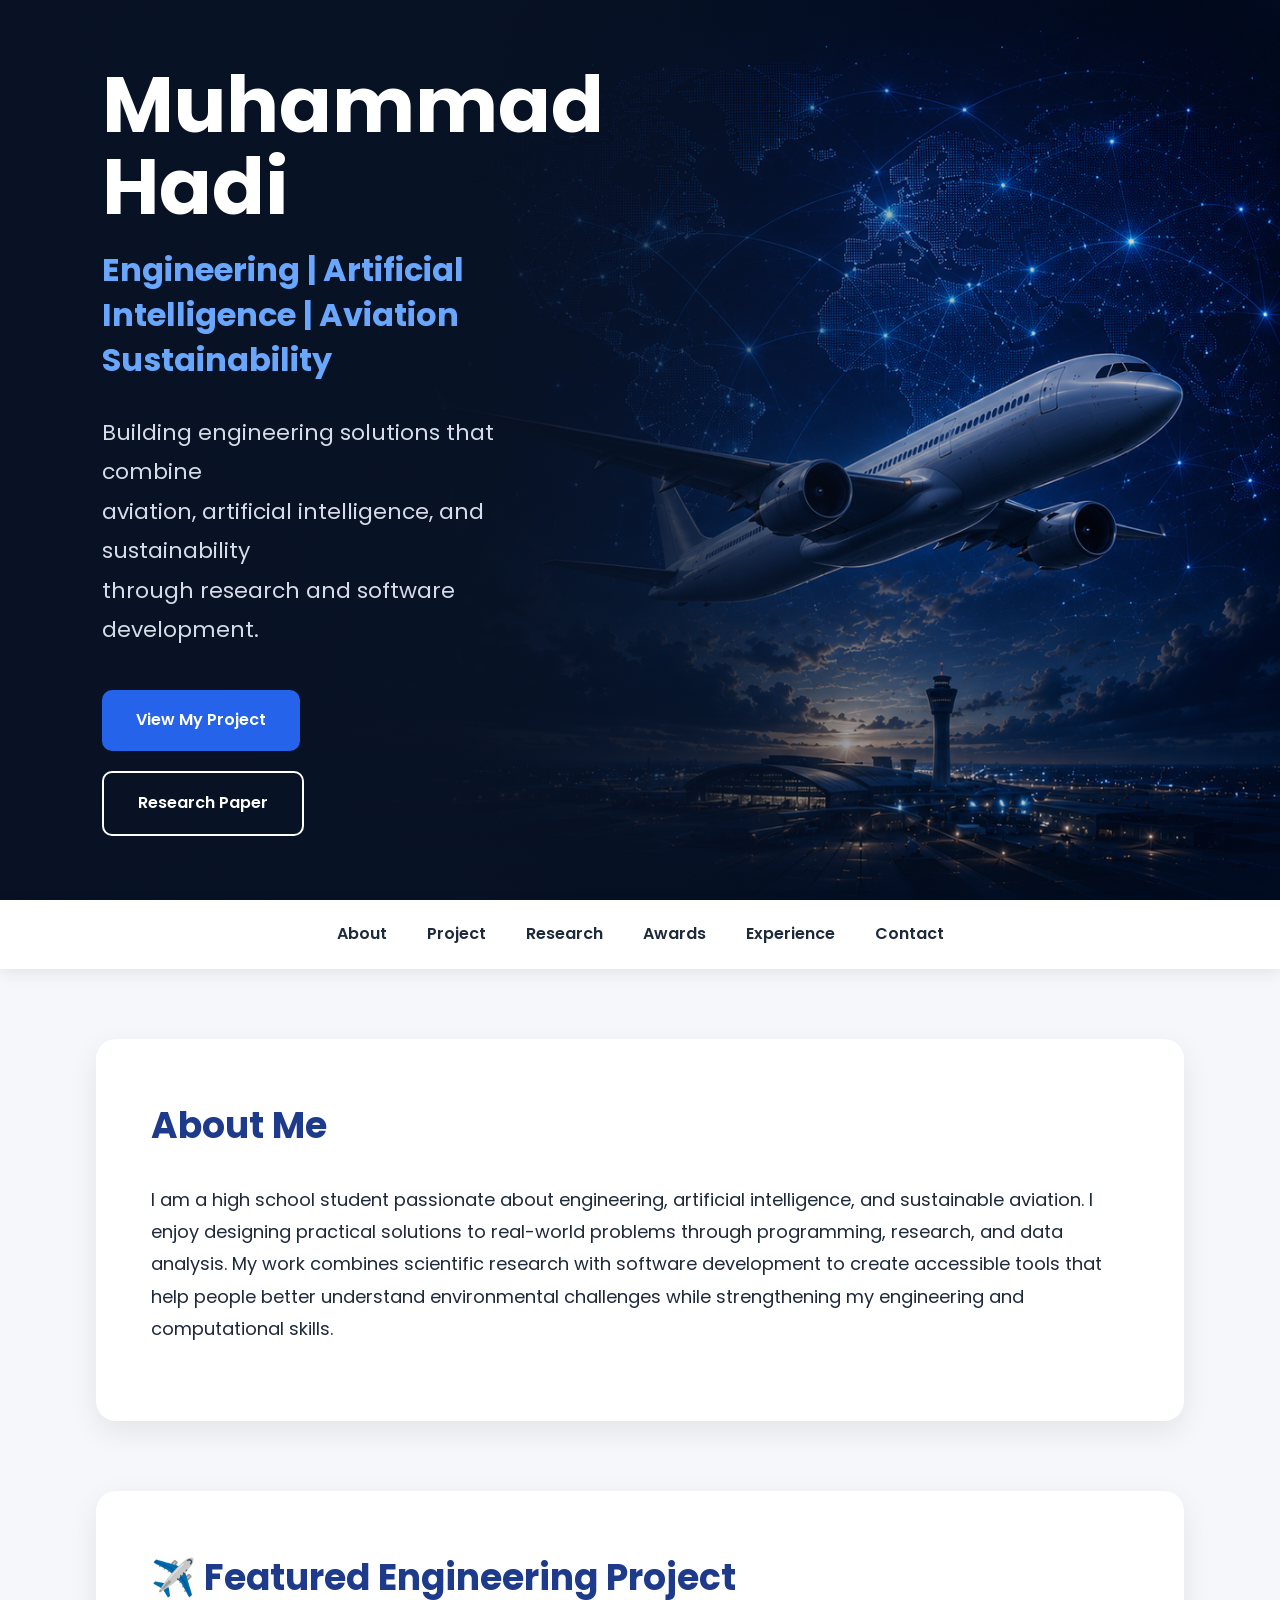
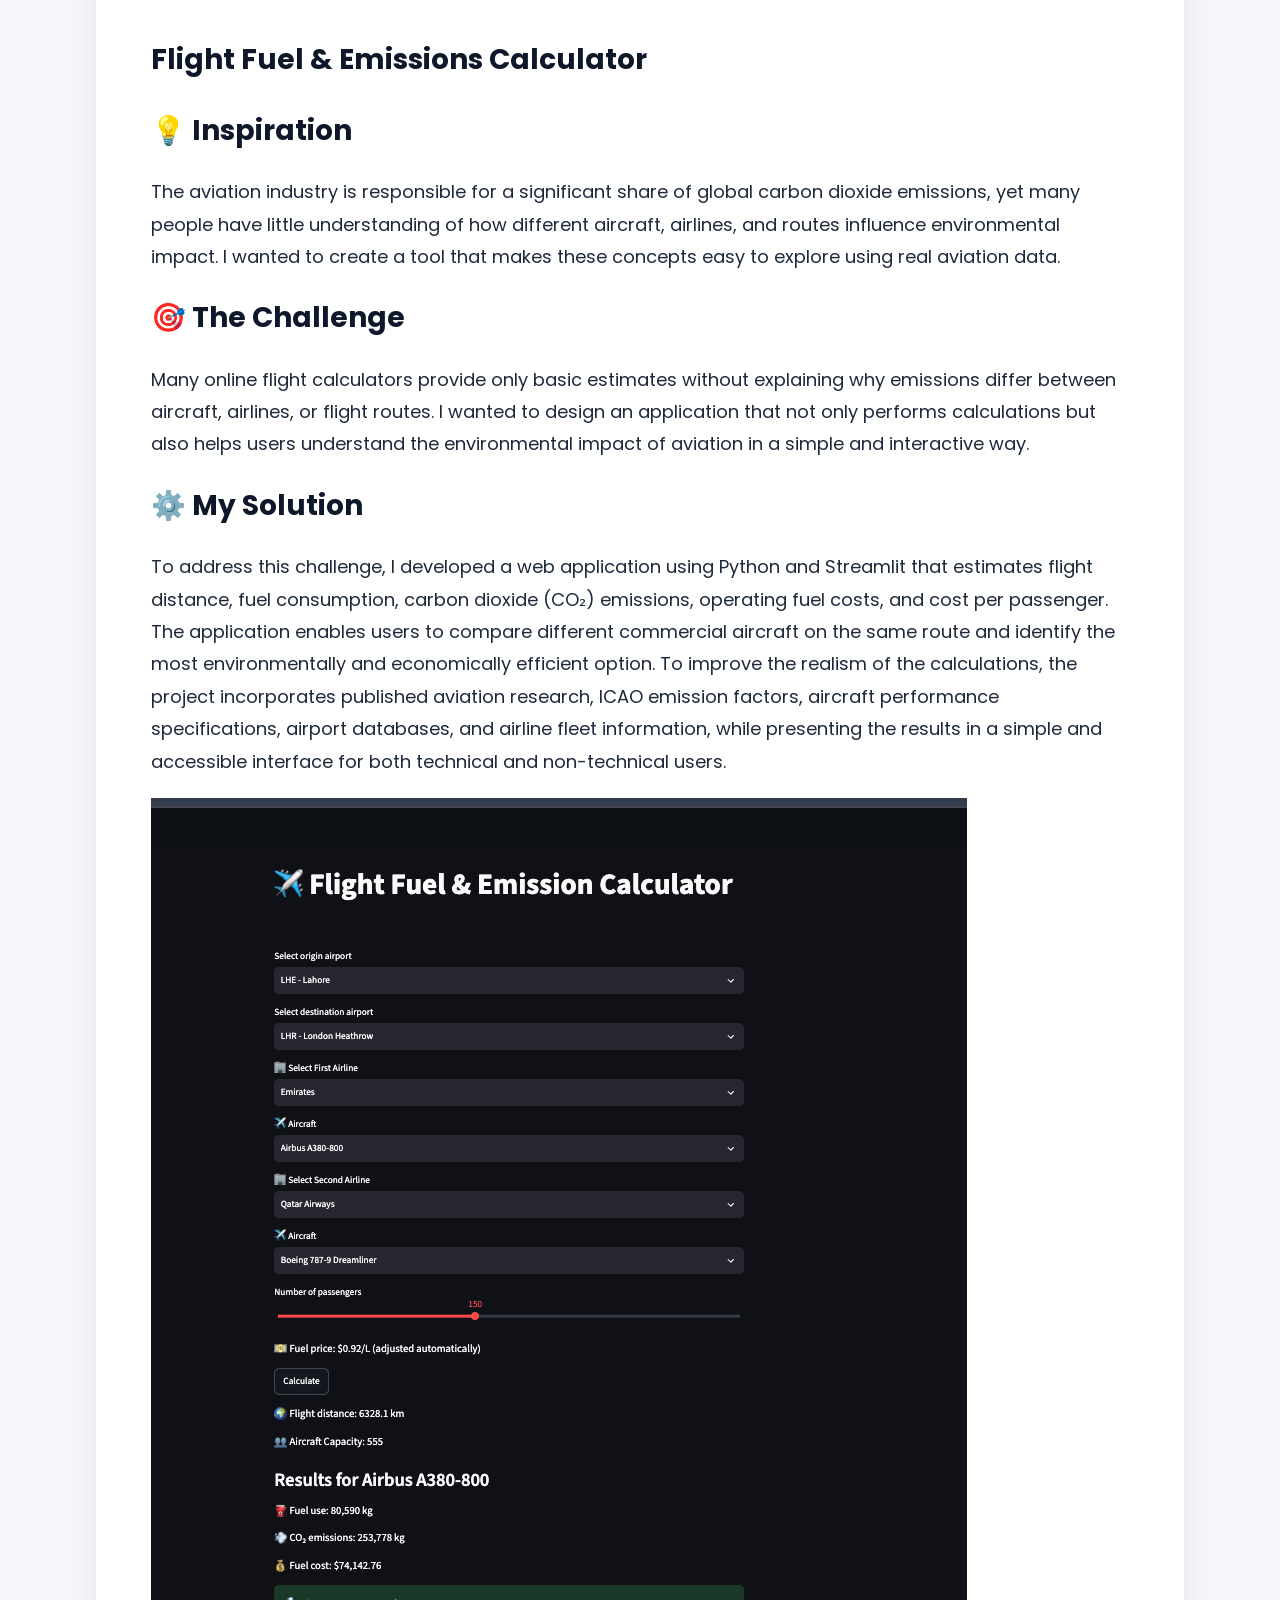
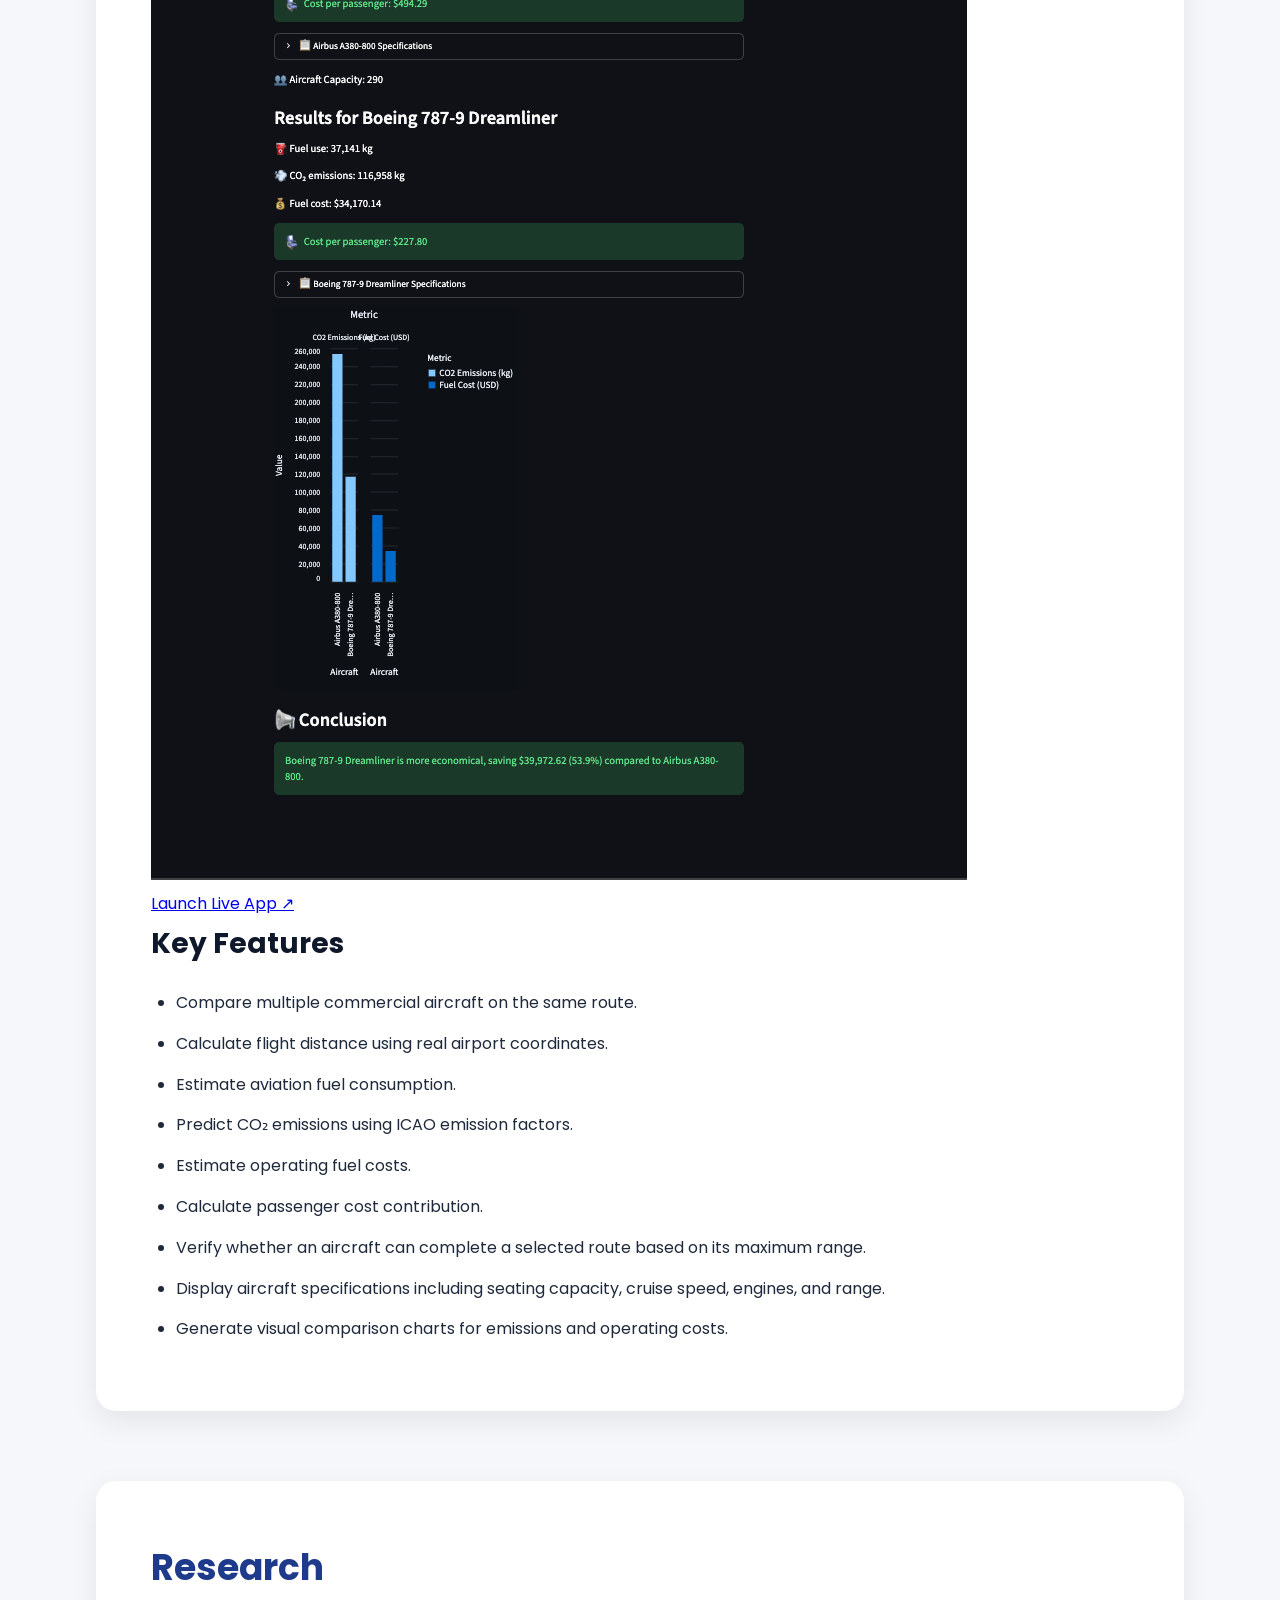
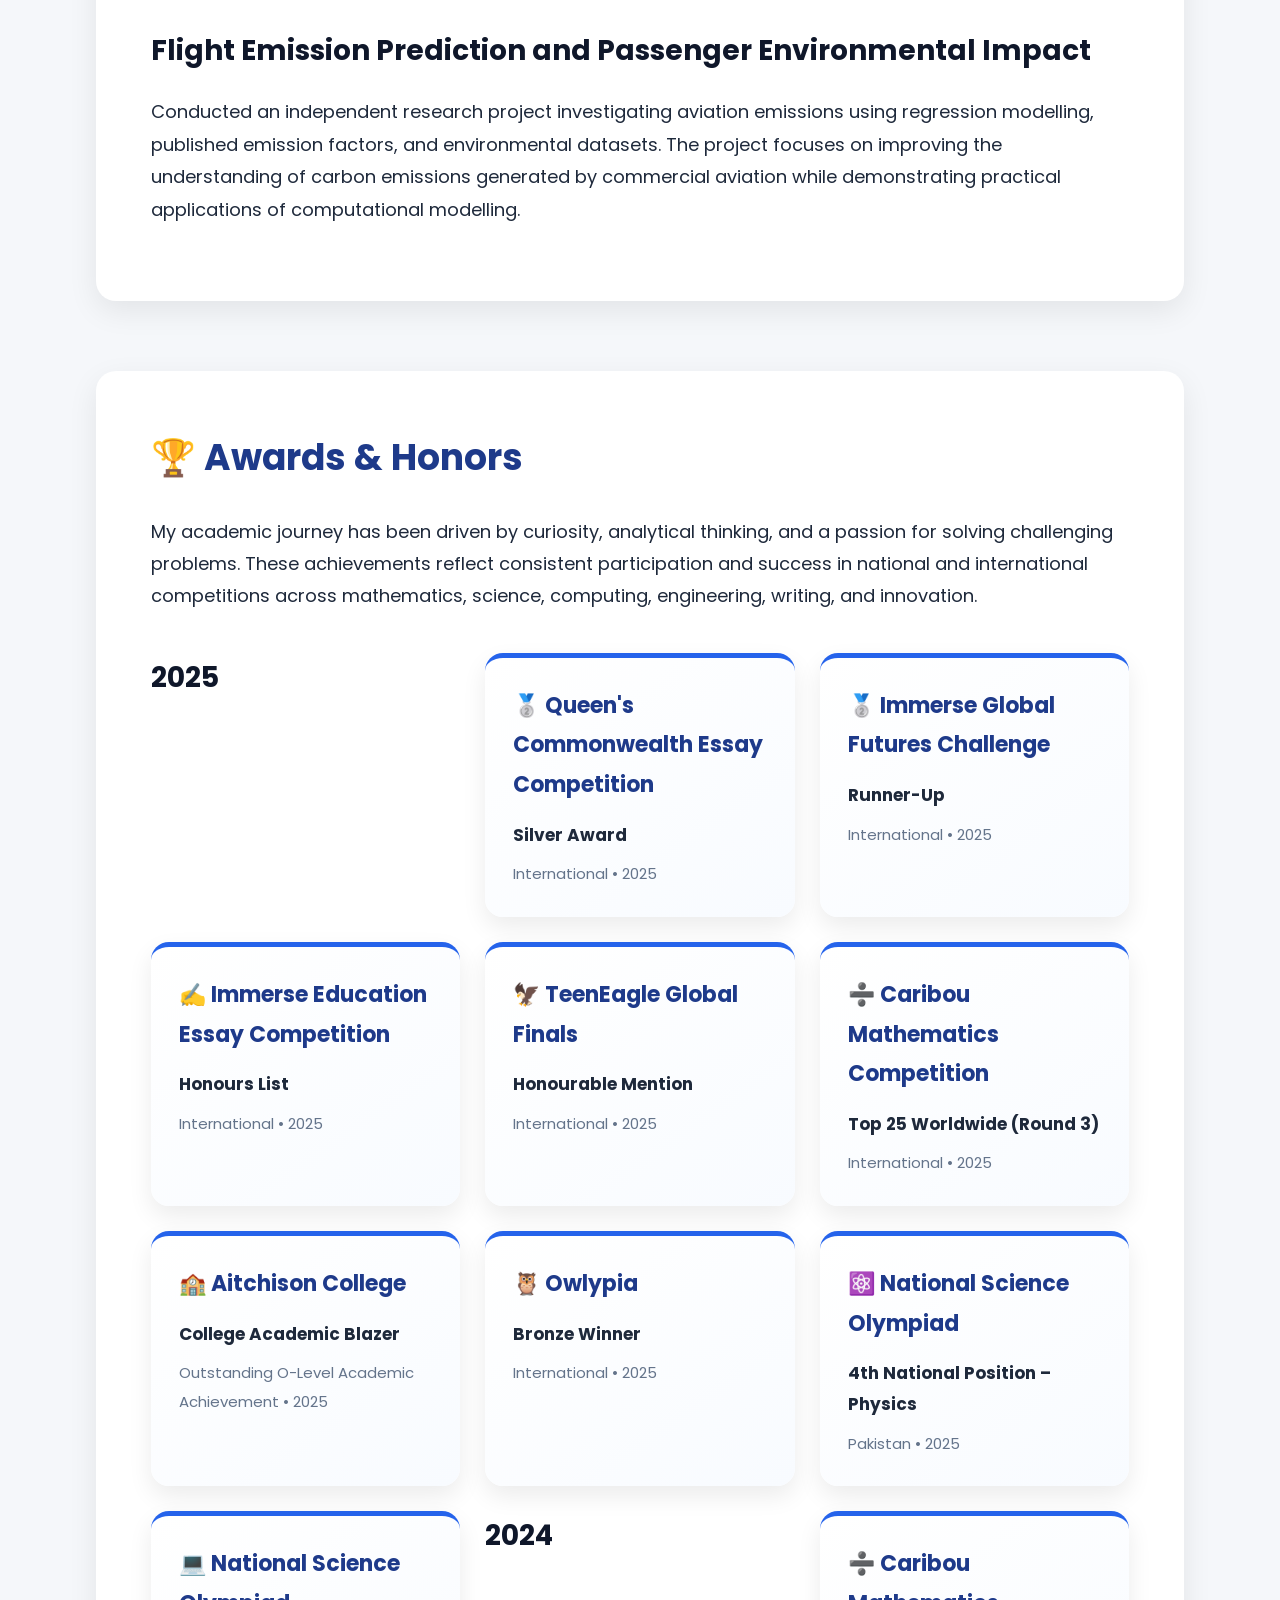
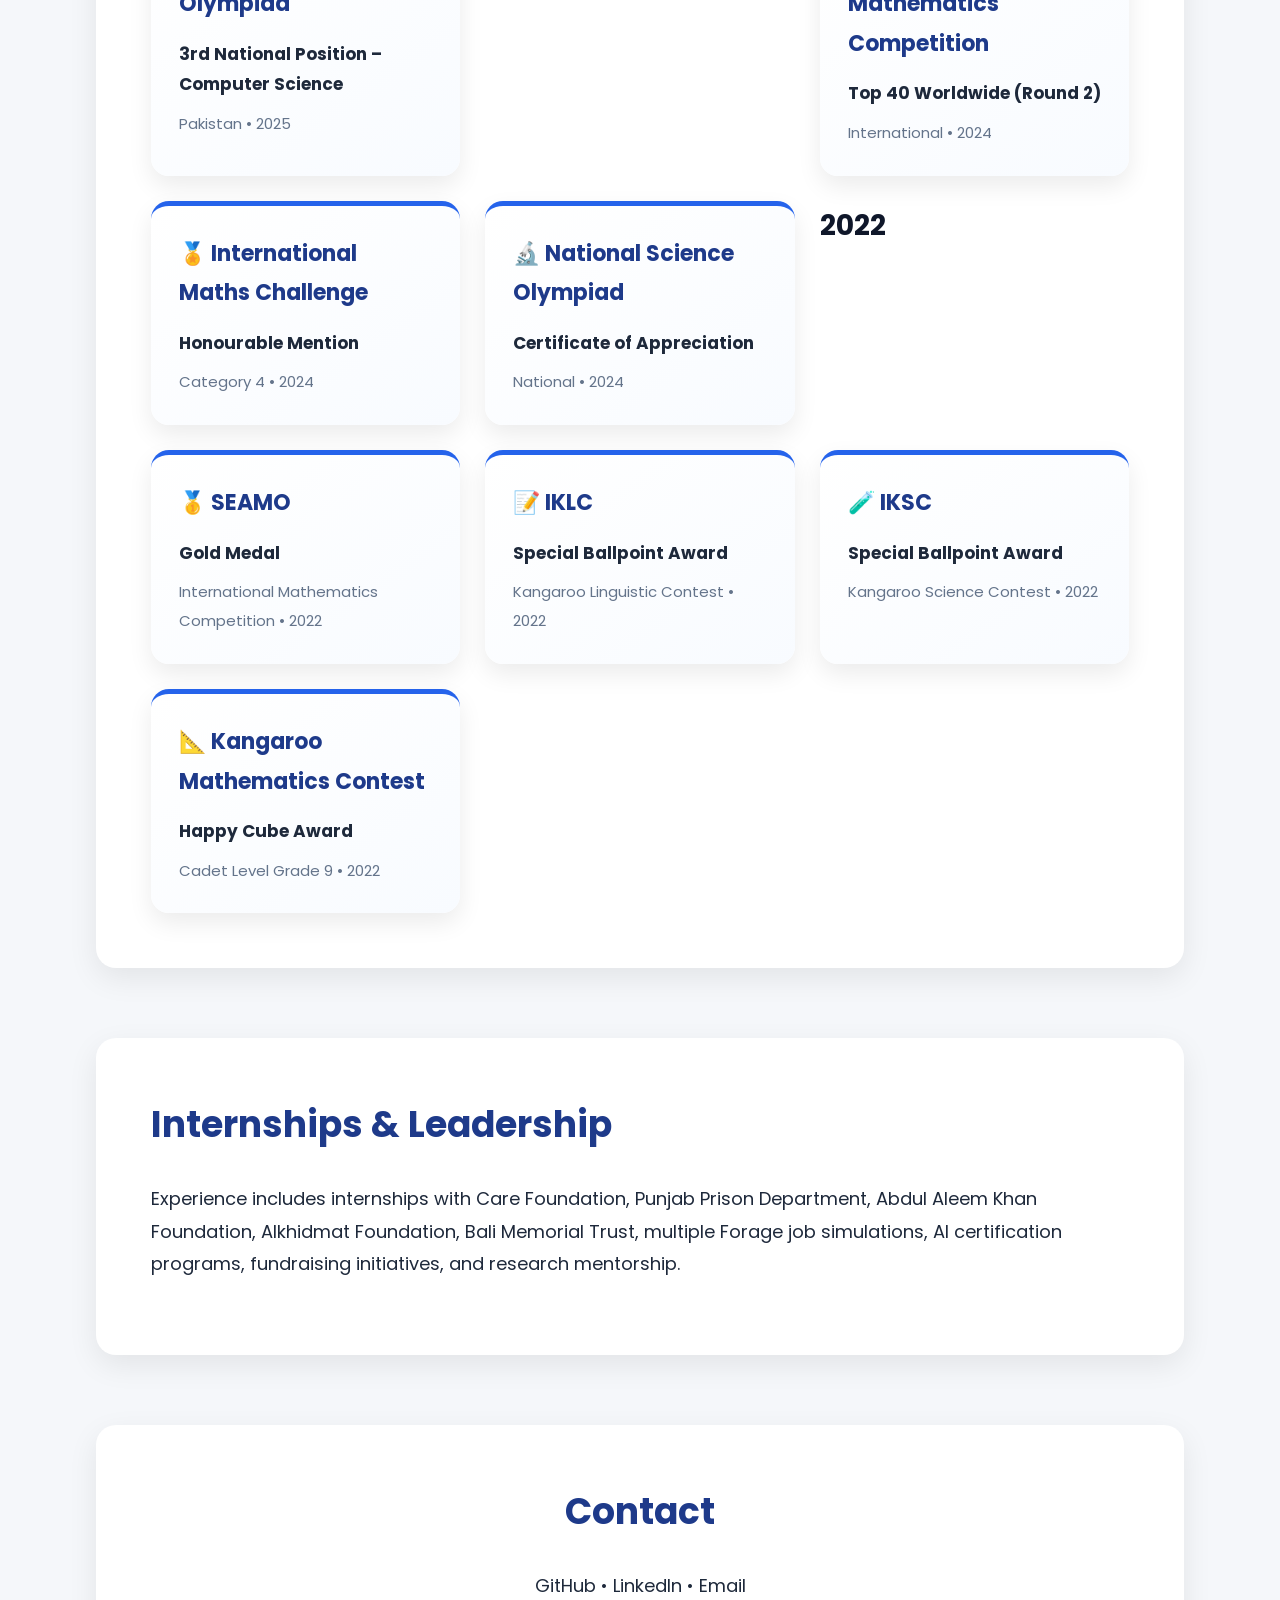
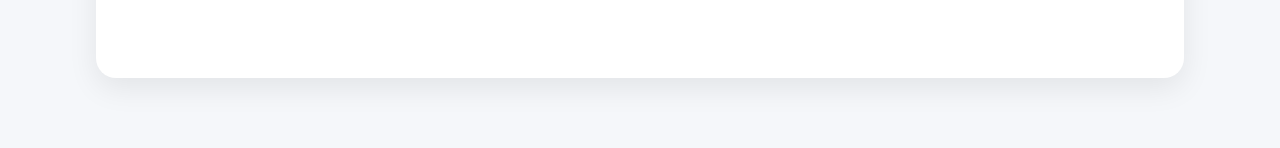
==== commit acf88e32: "Update index.html" ====
--- a/index.html
+++ b/index.html
@@ -107,6 +107,24 @@
 <p>
 To address this challenge, I developed a web application using Python and Streamlit that estimates flight distance, fuel consumption, carbon dioxide (CO₂) emissions, operating fuel costs, and cost per passenger. The application enables users to compare different commercial aircraft on the same route and identify the most environmentally and economically efficient option. To improve the realism of the calculations, the project incorporates published aviation research, ICAO emission factors, aircraft performance specifications, airport databases, and airline fleet information, while presenting the results in a simple and accessible interface for both technical and non-technical users.
 </p>
+
+<div class="project-preview">
+    <img
+        src="app-screenshot.png"
+        alt="Flight Fuel and Emission Calculator comparing aircraft emissions, fuel consumption and operating cost"
+        class="project-screenshot"
+    >
+
+    <div class="project-preview-buttons">
+        <a
+            href="https://flight-emissions-app-g4cgwpxcgribp68v5itqky.streamlit.app/"
+            target="_blank"
+            class="project-button"
+        >
+            Launch Live App ↗
+        </a>
+    </div>
+</div>
 
 <h3>Key Features</h3>
 
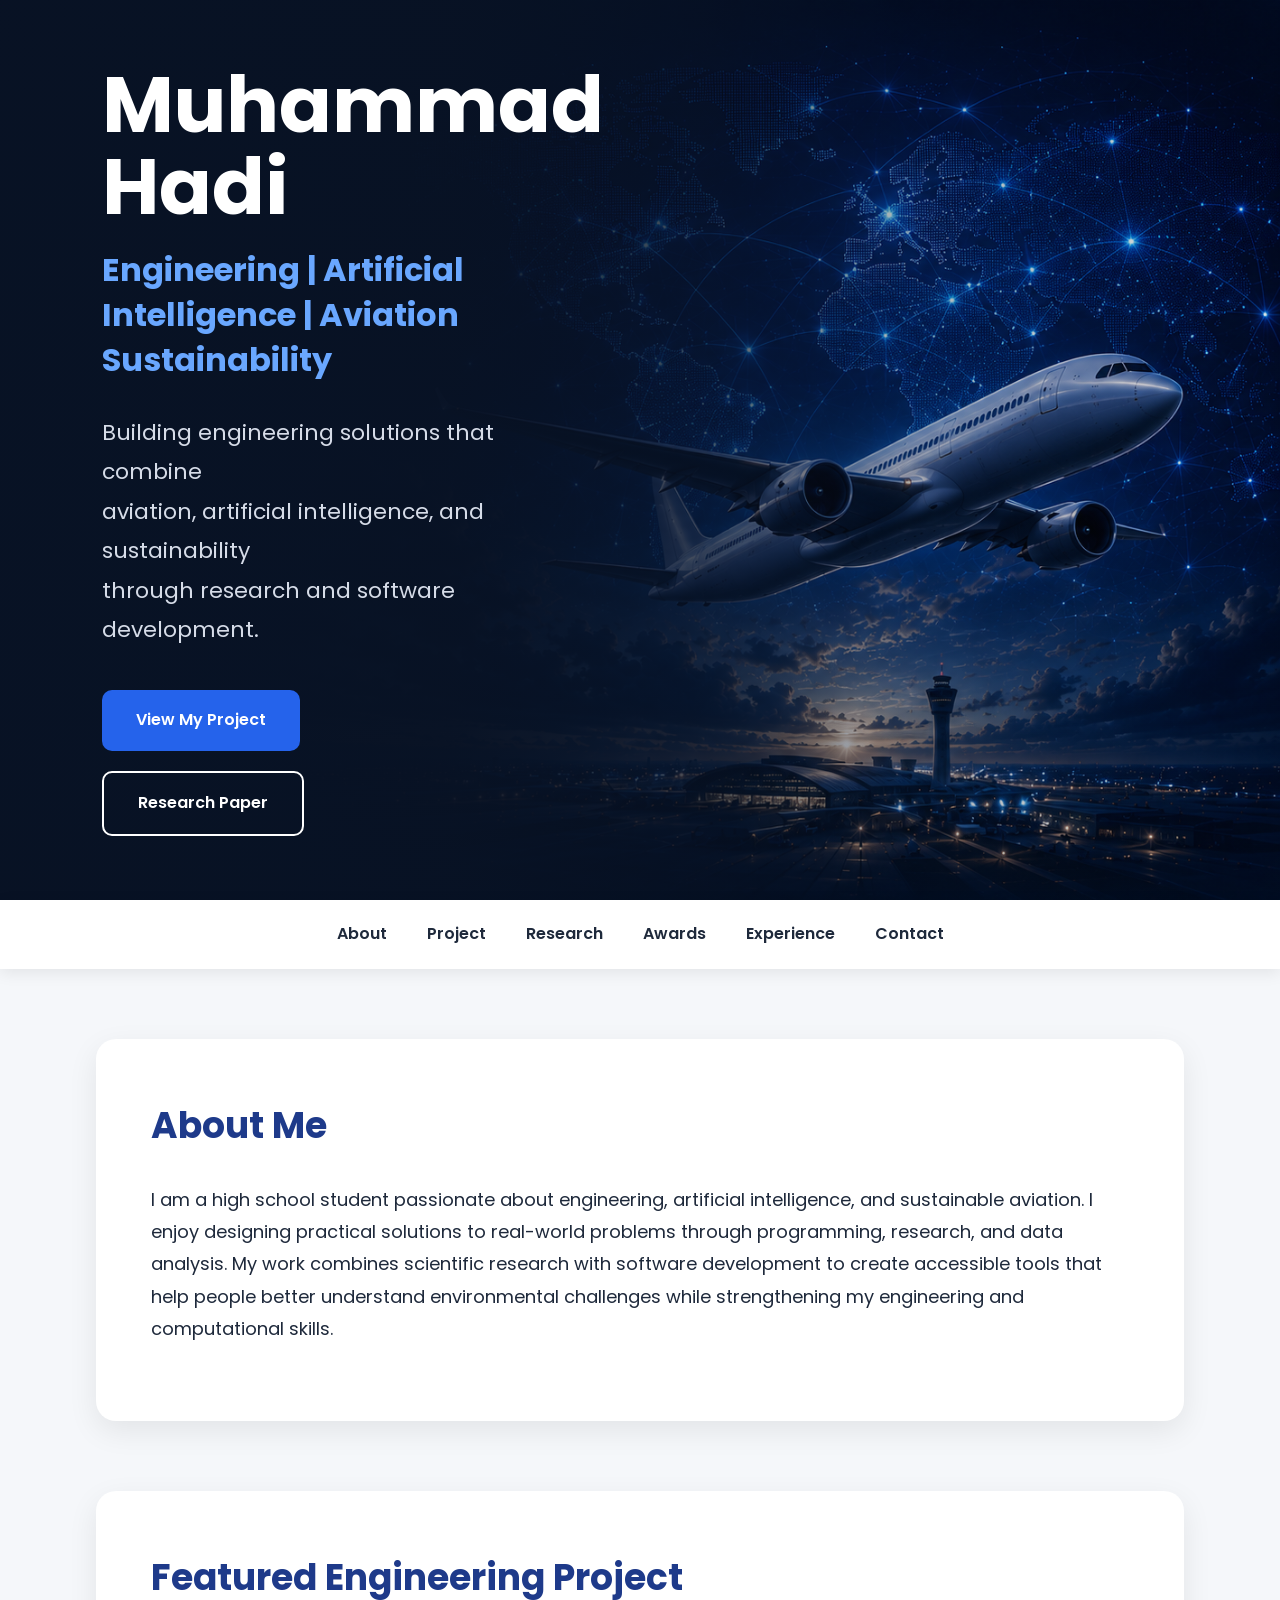
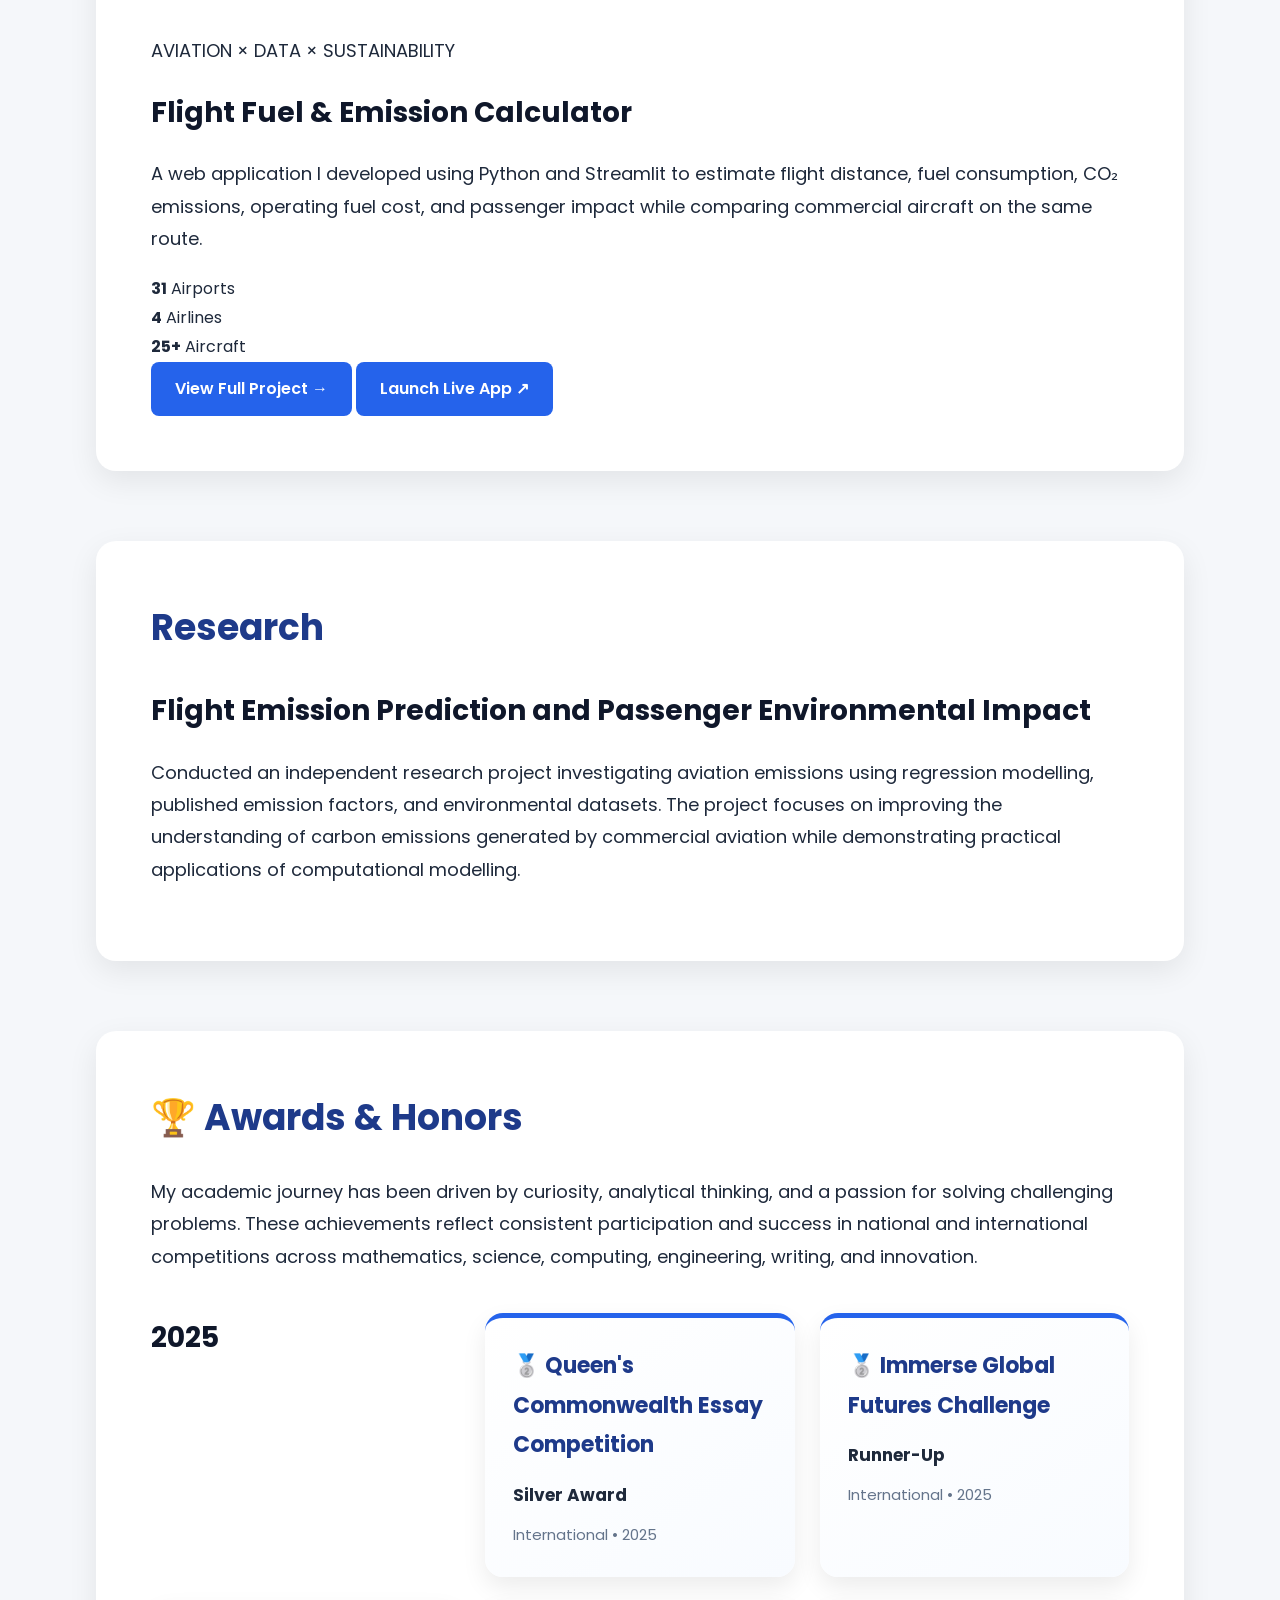
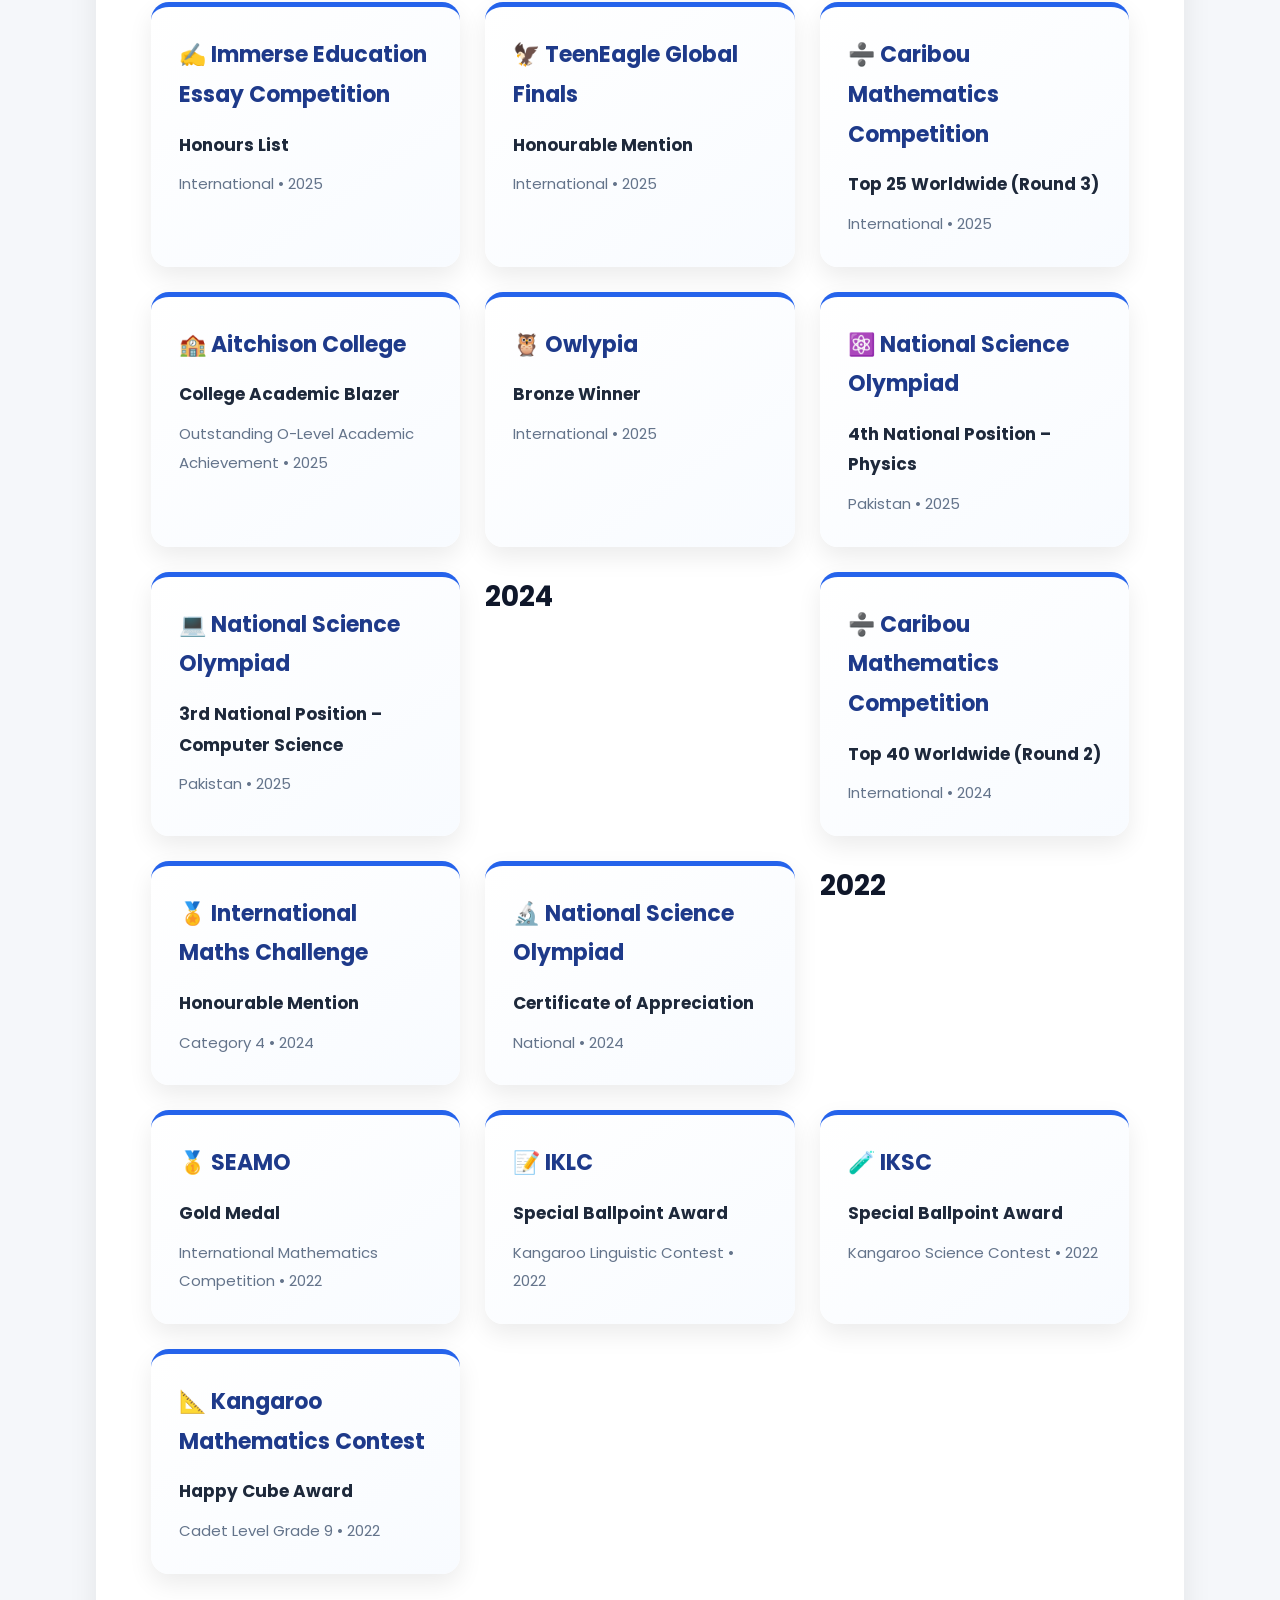
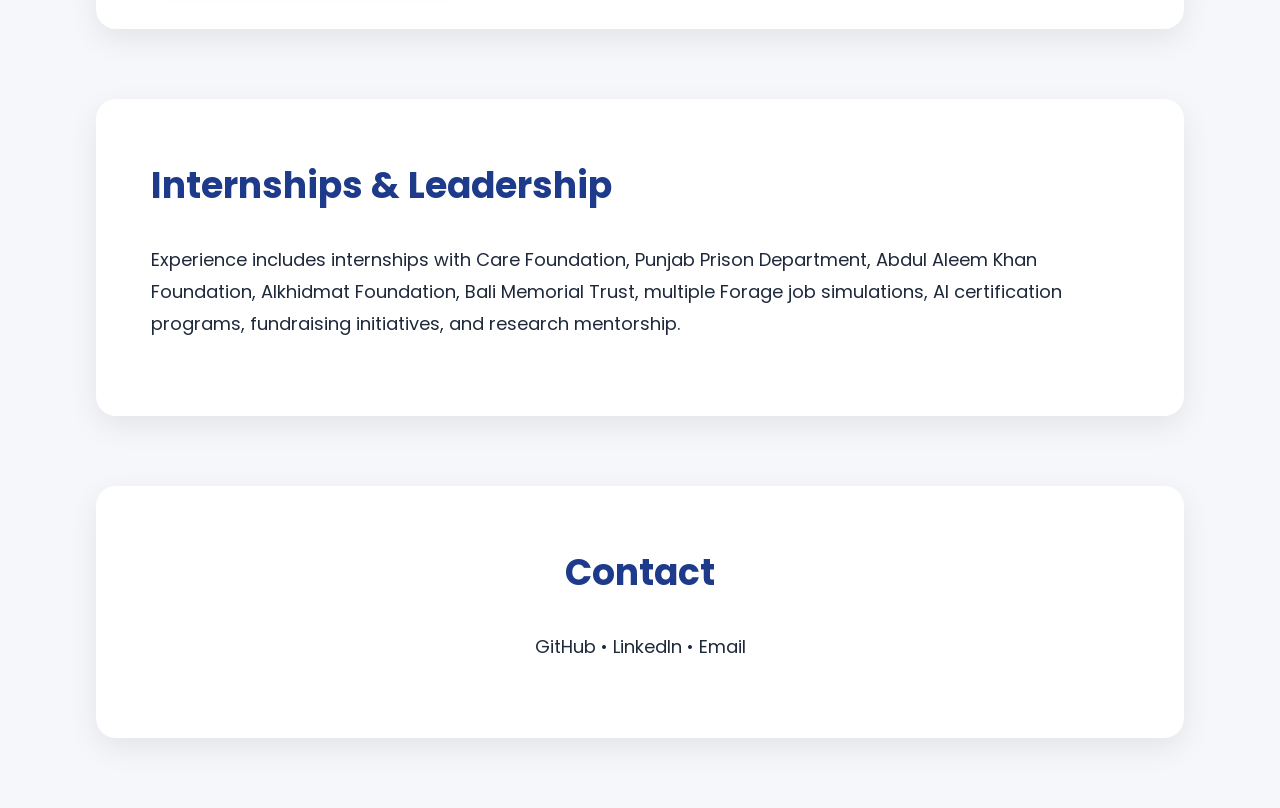
==== commit c3e711f4: "Update index.html" ====
--- a/index.html
+++ b/index.html
@@ -84,62 +84,55 @@
     </section>
 
     <!-- PROJECT -->
-<section id="project">
-
-<h2>✈️ Featured Engineering Project</h2>
-
-<h3>Flight Fuel & Emissions Calculator</h3>
-
-<h3>💡 Inspiration</h3>    
-
-<p>
-The aviation industry is responsible for a significant share of global carbon dioxide emissions, yet many people have little understanding of how different aircraft, airlines, and routes influence environmental impact. I wanted to create a tool that makes these concepts easy to explore using real aviation data.
-</p>
-
-<h3>🎯 The Challenge</h3>
-
-<p>
-Many online flight calculators provide only basic estimates without explaining why emissions differ between aircraft, airlines, or flight routes. I wanted to design an application that not only performs calculations but also helps users understand the environmental impact of aviation in a simple and interactive way.
-</p>
-
-<h3>⚙️ My Solution</h3>
-
-<p>
-To address this challenge, I developed a web application using Python and Streamlit that estimates flight distance, fuel consumption, carbon dioxide (CO₂) emissions, operating fuel costs, and cost per passenger. The application enables users to compare different commercial aircraft on the same route and identify the most environmentally and economically efficient option. To improve the realism of the calculations, the project incorporates published aviation research, ICAO emission factors, aircraft performance specifications, airport databases, and airline fleet information, while presenting the results in a simple and accessible interface for both technical and non-technical users.
-</p>
-
-<div class="project-preview">
-    <img
-        src="app-screenshot.png"
-        alt="Flight Fuel and Emission Calculator comparing aircraft emissions, fuel consumption and operating cost"
-        class="project-screenshot"
-    >
-
-    <div class="project-preview-buttons">
-        <a
-            href="https://flight-emissions-app-g4cgwpxcgribp68v5itqky.streamlit.app/"
-            target="_blank"
-            class="project-button"
-        >
-            Launch Live App ↗
-        </a>
+<section id="project" class="section">
+    <h2>Featured Engineering Project</h2>
+
+    <div class="featured-project-card">
+
+        <p class="project-label">AVIATION × DATA × SUSTAINABILITY</p>
+
+        <h3>Flight Fuel & Emission Calculator</h3>
+
+        <p class="project-summary">
+            A web application I developed using Python and Streamlit to estimate
+            flight distance, fuel consumption, CO₂ emissions, operating fuel cost,
+            and passenger impact while comparing commercial aircraft on the same route.
+        </p>
+
+        <div class="project-stats">
+            <div>
+                <strong>31</strong>
+                <span>Airports</span>
+            </div>
+
+            <div>
+                <strong>4</strong>
+                <span>Airlines</span>
+            </div>
+
+            <div>
+                <strong>25+</strong>
+                <span>Aircraft</span>
+            </div>
+        </div>
+
+        <div class="project-links">
+
+            <a href="project.html"
+               target="_blank"
+               class="project-button">
+                View Full Project →
+            </a>
+
+            <a href="https://flight-emissions-app-g4cgwpxcgribp68v5itqky.streamlit.app/"
+               target="_blank"
+               class="project-button secondary-button">
+                Launch Live App ↗
+            </a>
+
+        </div>
+
     </div>
-</div>
-
-<h3>Key Features</h3>
-
-<ul>
-<li>Compare multiple commercial aircraft on the same route.</li>
-<li>Calculate flight distance using real airport coordinates.</li>
-<li>Estimate aviation fuel consumption.</li>
-<li>Predict CO₂ emissions using ICAO emission factors.</li>
-<li>Estimate operating fuel costs.</li>
-<li>Calculate passenger cost contribution.</li>
-<li>Verify whether an aircraft can complete a selected route based on its maximum range.</li>
-<li>Display aircraft specifications including seating capacity, cruise speed, engines, and range.</li>
-<li>Generate visual comparison charts for emissions and operating costs.</li>
-</ul>
-
 </section>
   
     <!-- RESEARCH -->
--- a/style.css
+++ b/style.css
@@ -226,6 +226,48 @@
 
 }
 
+/* PROJECT APP PREVIEW */
+
+.project-preview {
+    margin: 35px 0 50px;
+    text-align: center;
+}
+
+.project-screenshot {
+    width: 100%;
+    max-width: 950px;
+    height: auto;
+    display: block;
+    margin: 0 auto;
+    border-radius: 18px;
+    box-shadow: 0 20px 50px rgba(0, 0, 0, 0.18);
+    border: 1px solid rgba(0, 0, 0, 0.08);
+}
+
+.project-preview-buttons {
+    margin-top: 24px;
+    display: flex;
+    justify-content: center;
+    gap: 15px;
+    flex-wrap: wrap;
+}
+
+.project-button {
+    display: inline-block;
+    padding: 13px 24px;
+    background: #2563eb;
+    color: white;
+    text-decoration: none;
+    border-radius: 8px;
+    font-weight: 600;
+    transition: transform 0.2s ease, box-shadow 0.2s ease;
+}
+
+.project-button:hover {
+    transform: translateY(-2px);
+    box-shadow: 0 8px 20px rgba(37, 99, 235, 0.25);
+}
+
 /* ---------- MOBILE ---------- */
 
 @media (max-width:768px){
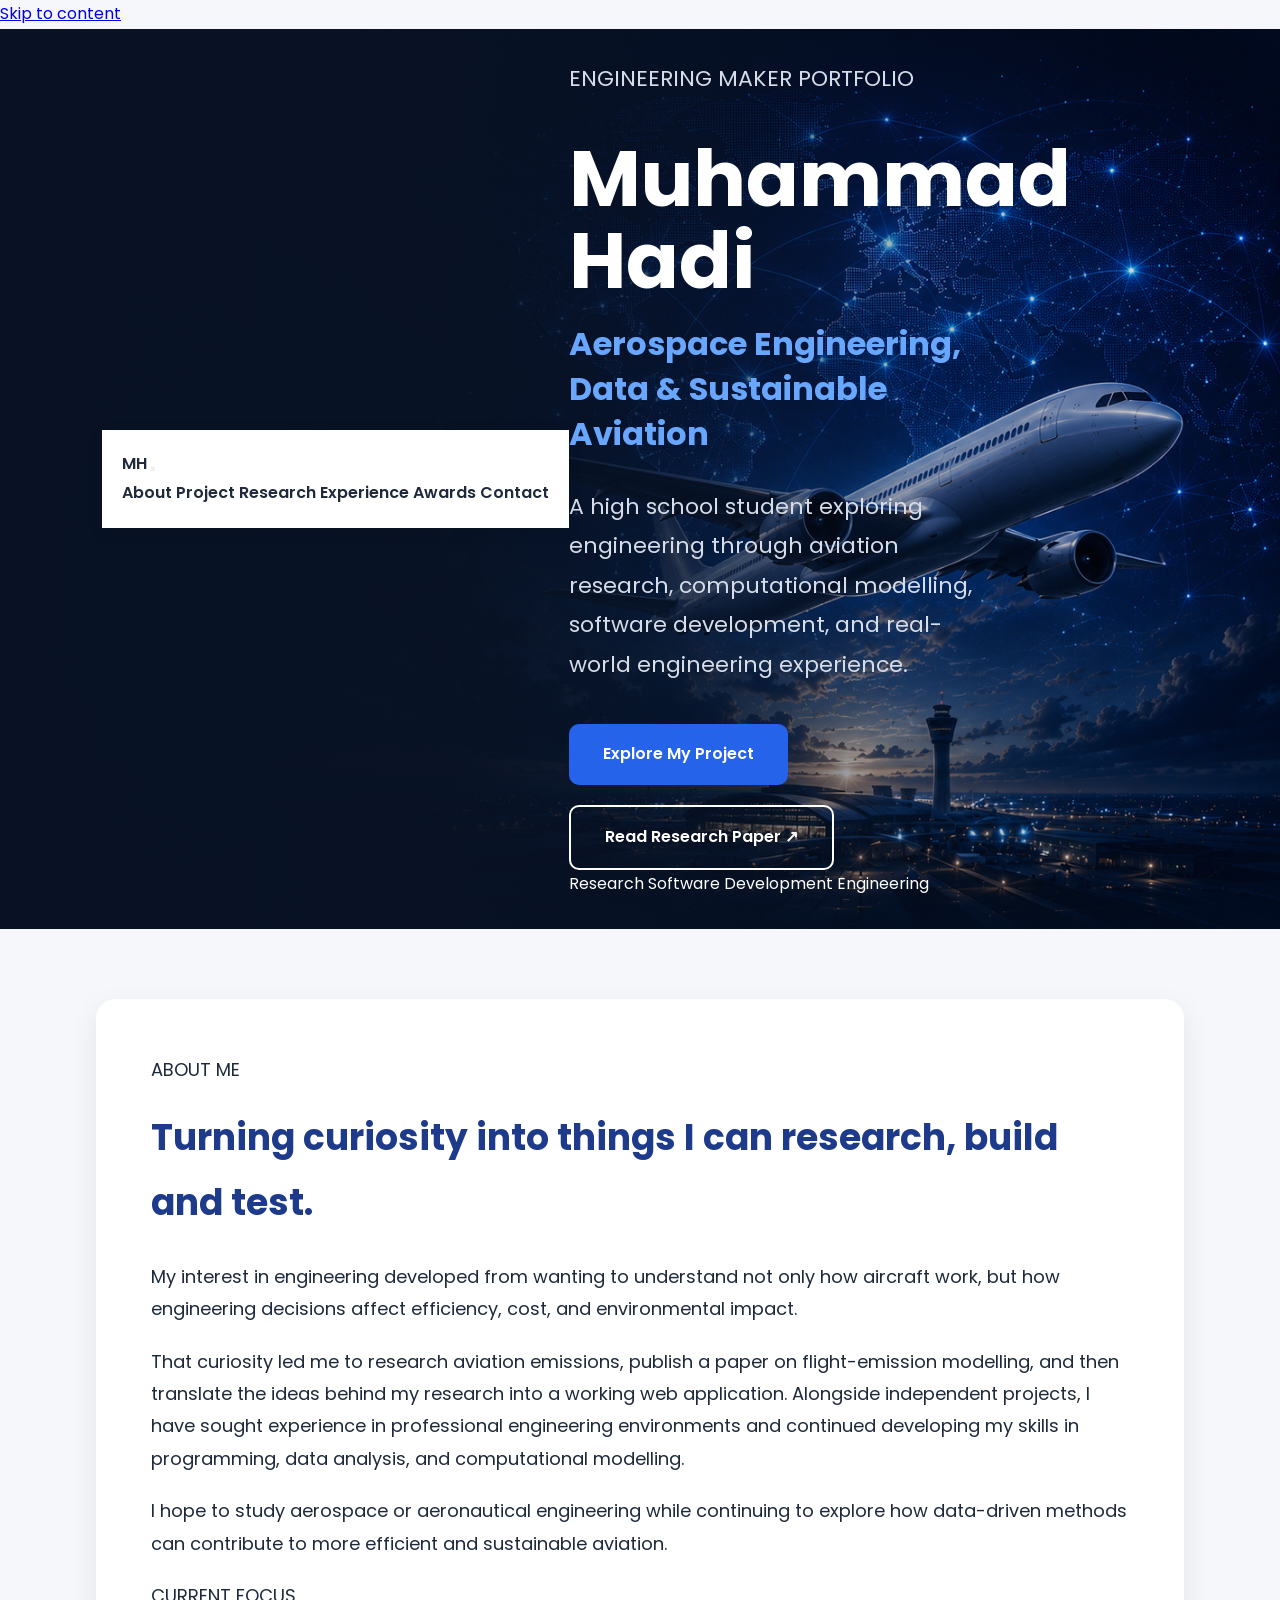
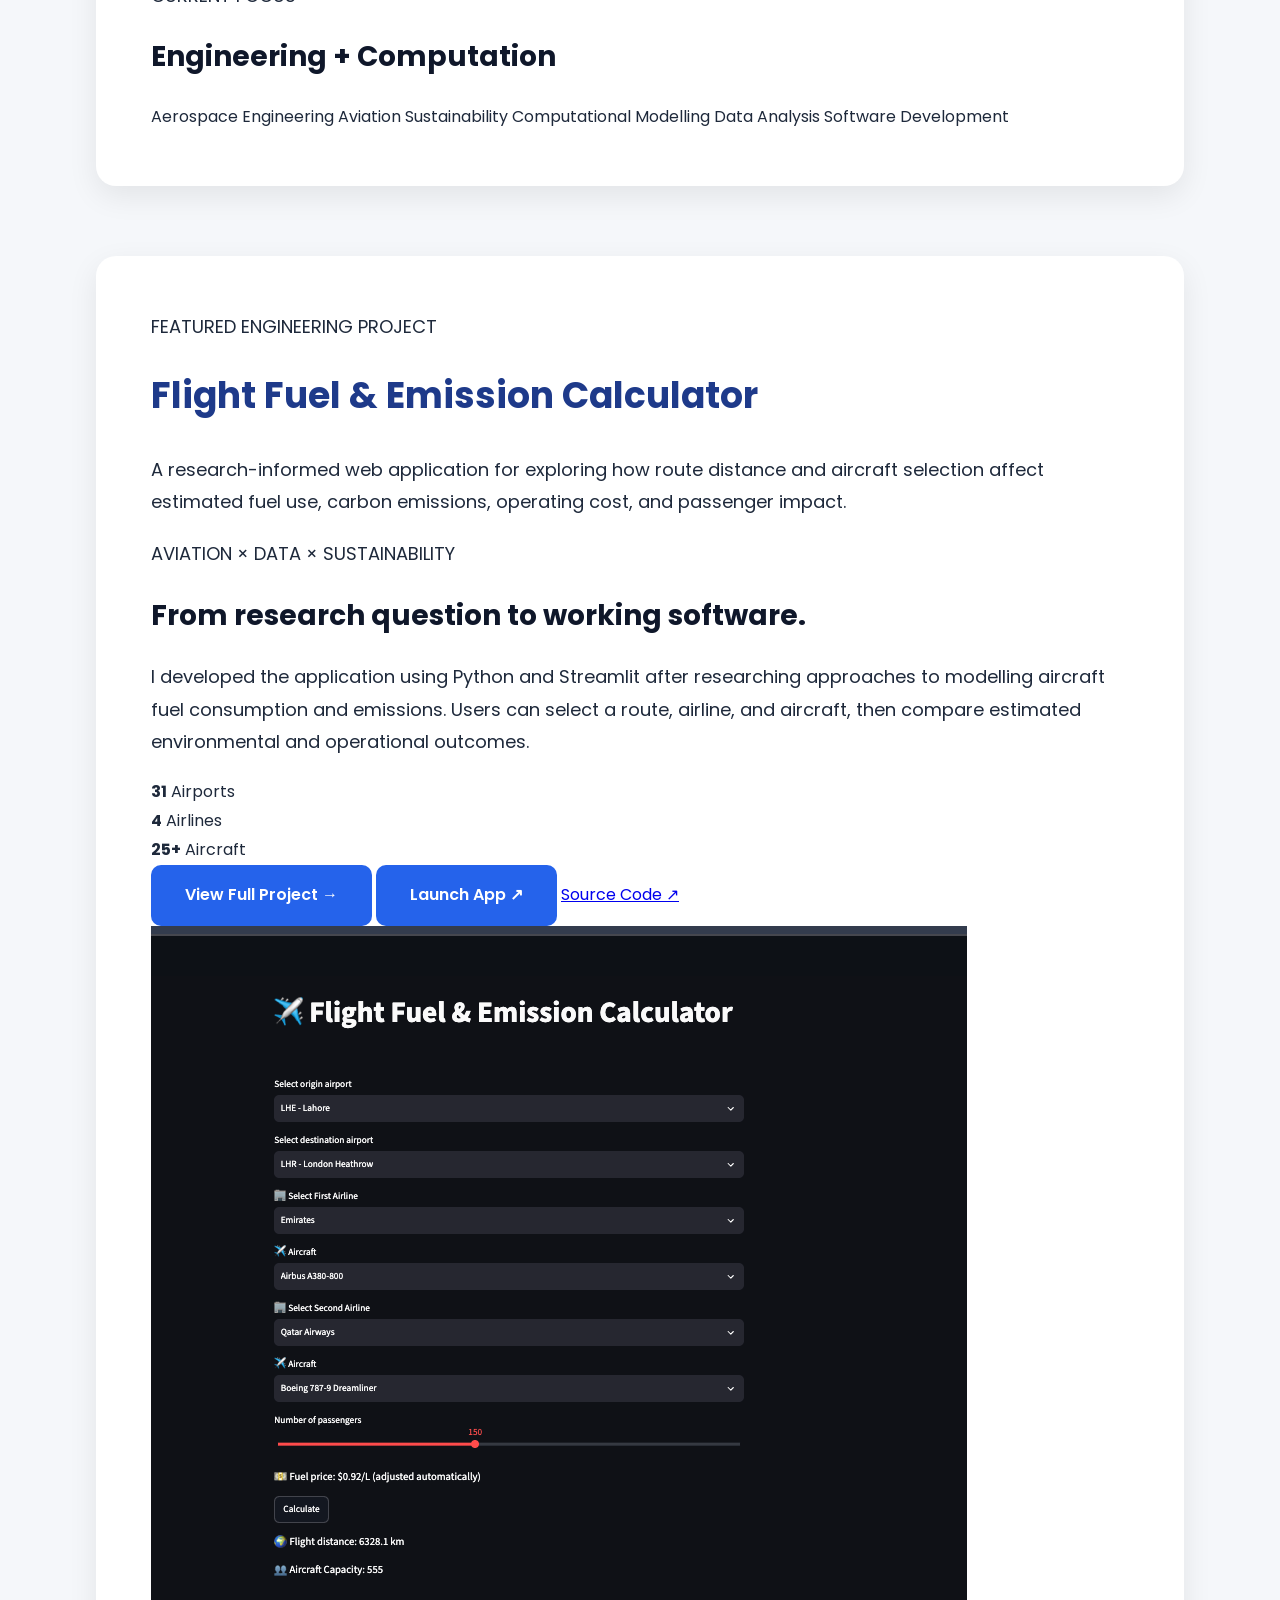
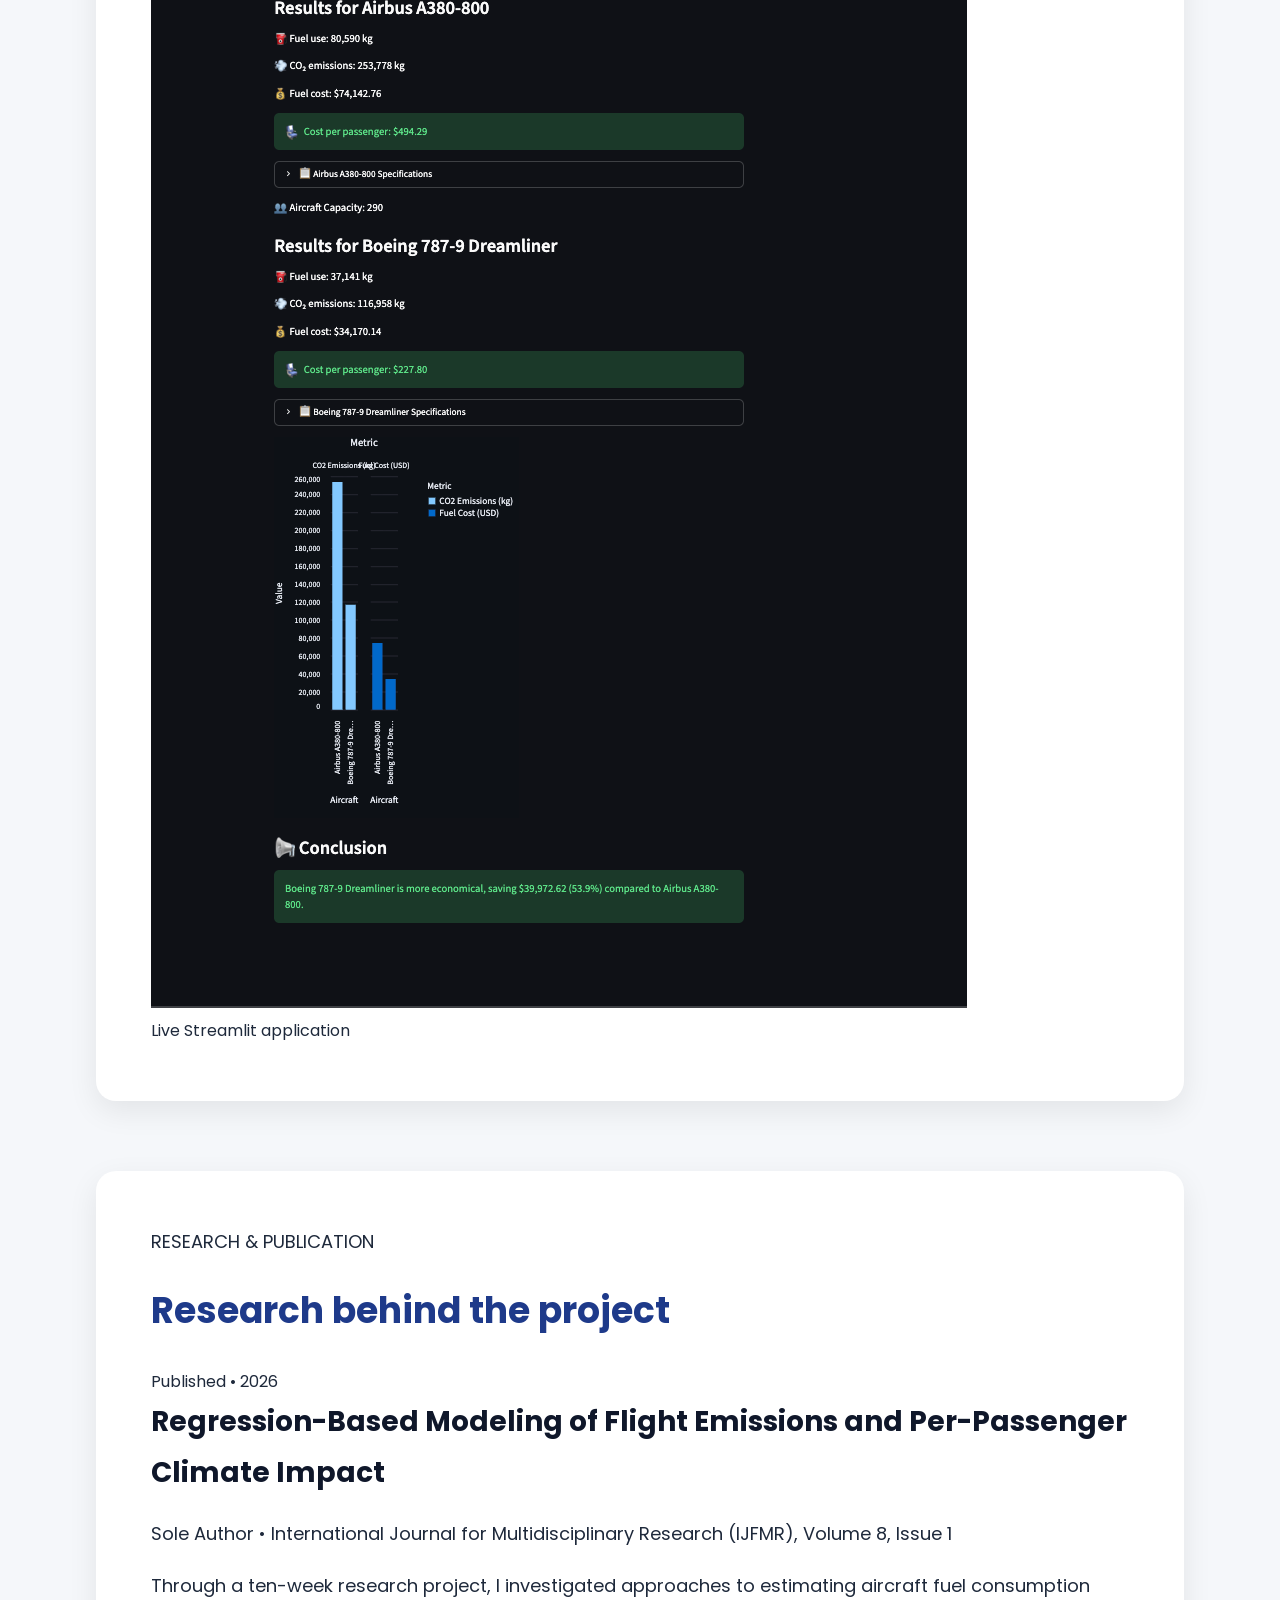
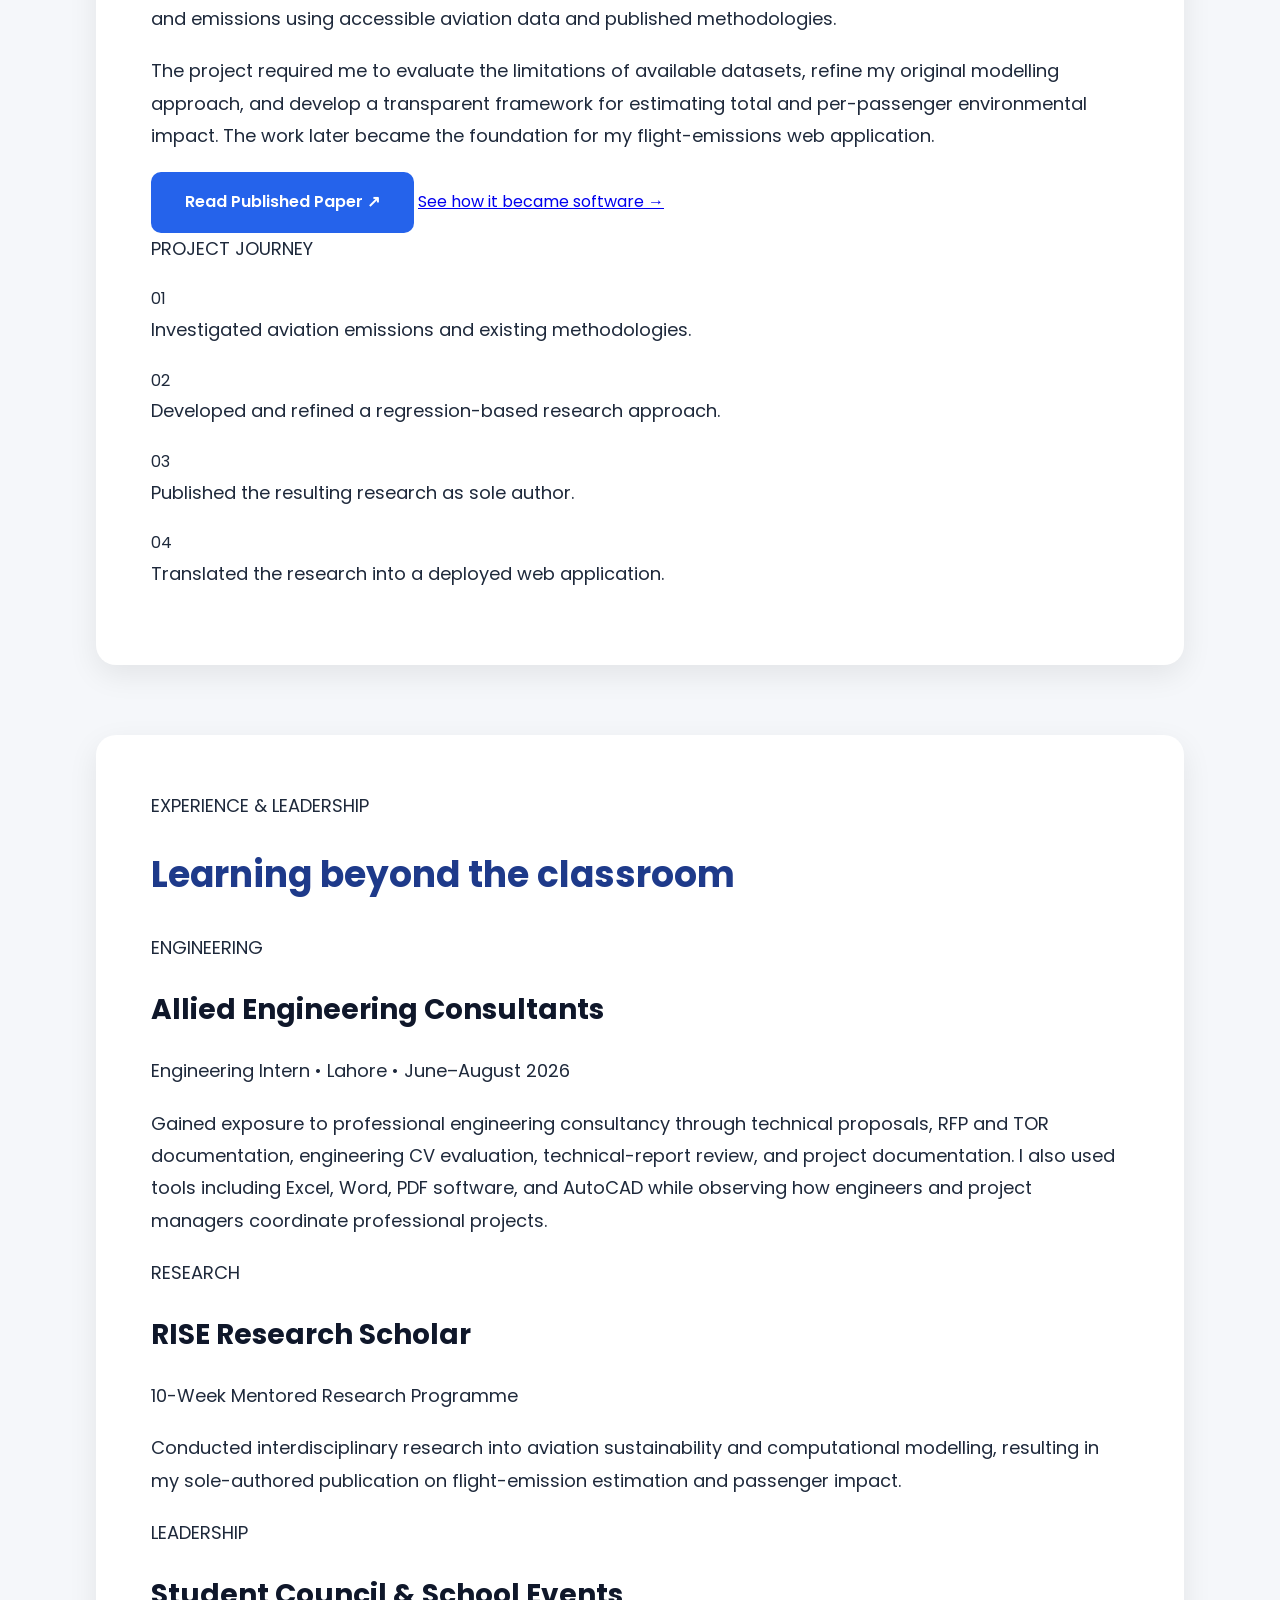
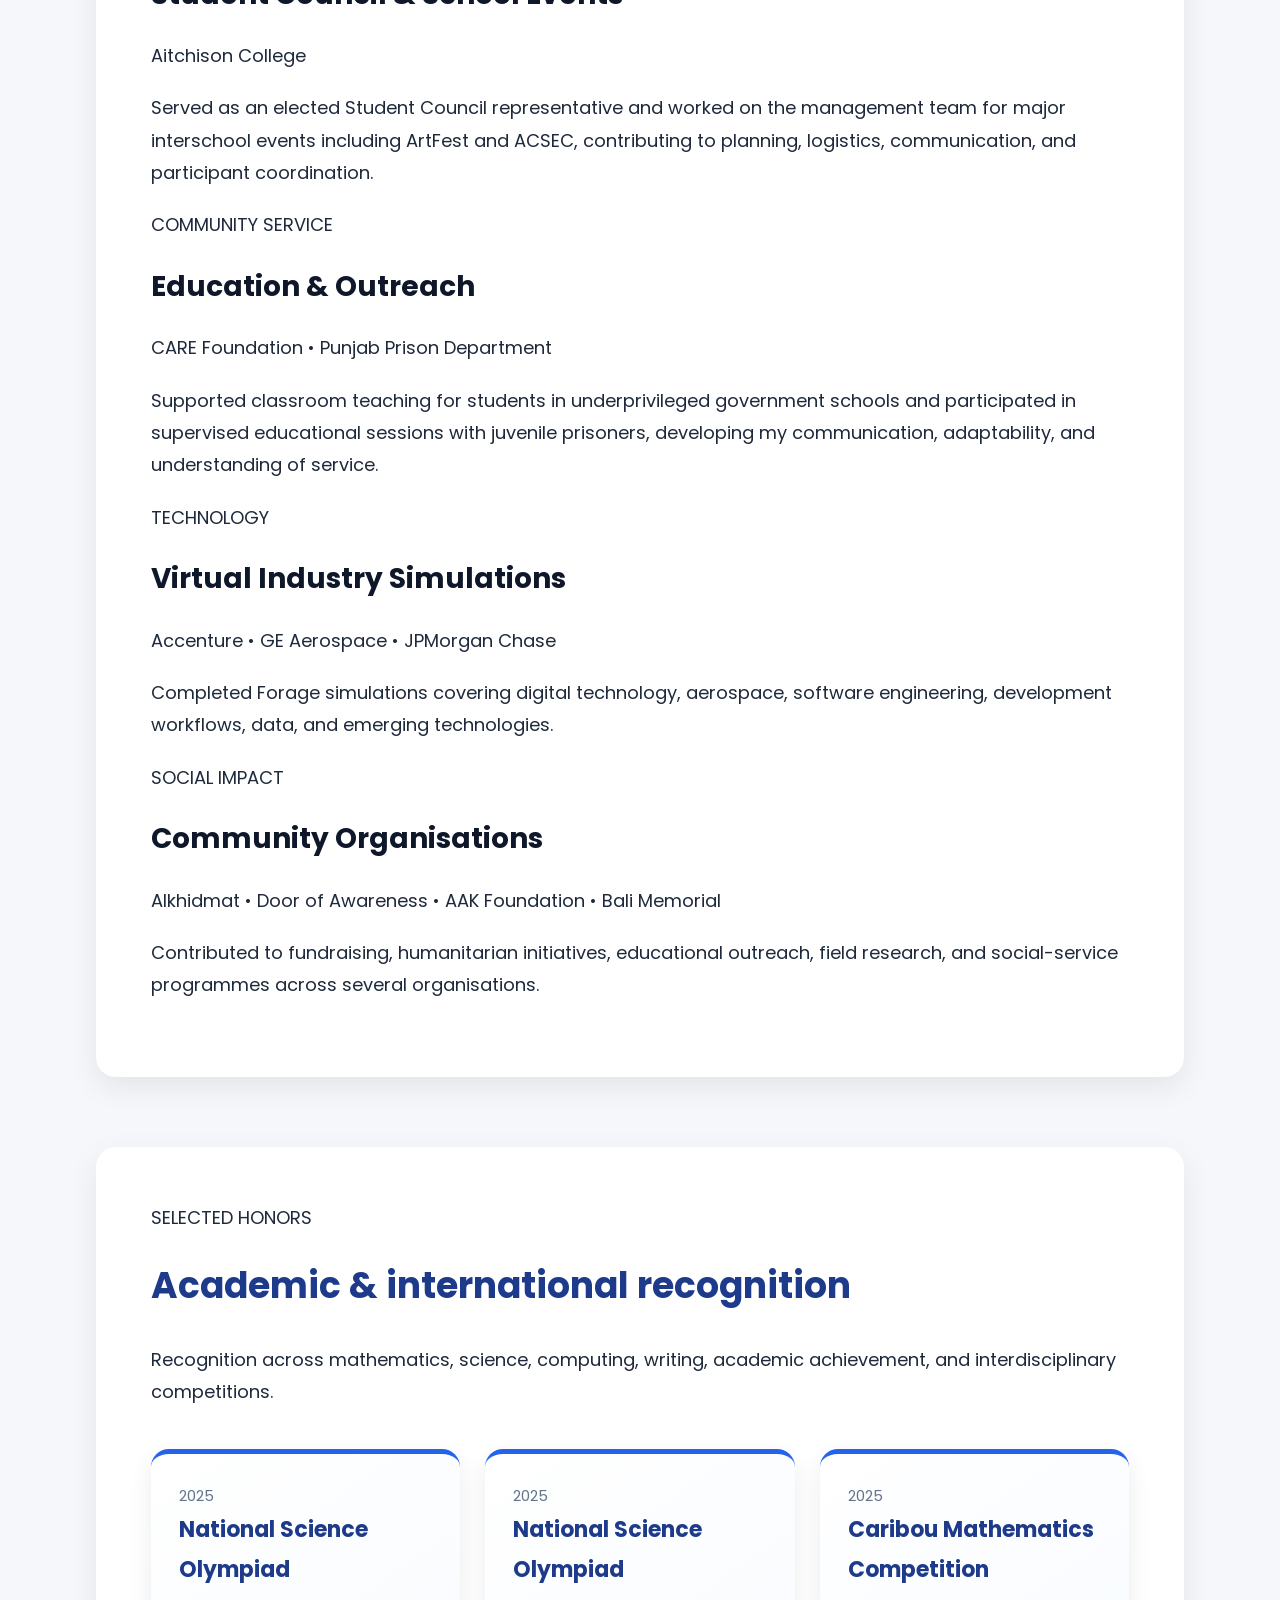
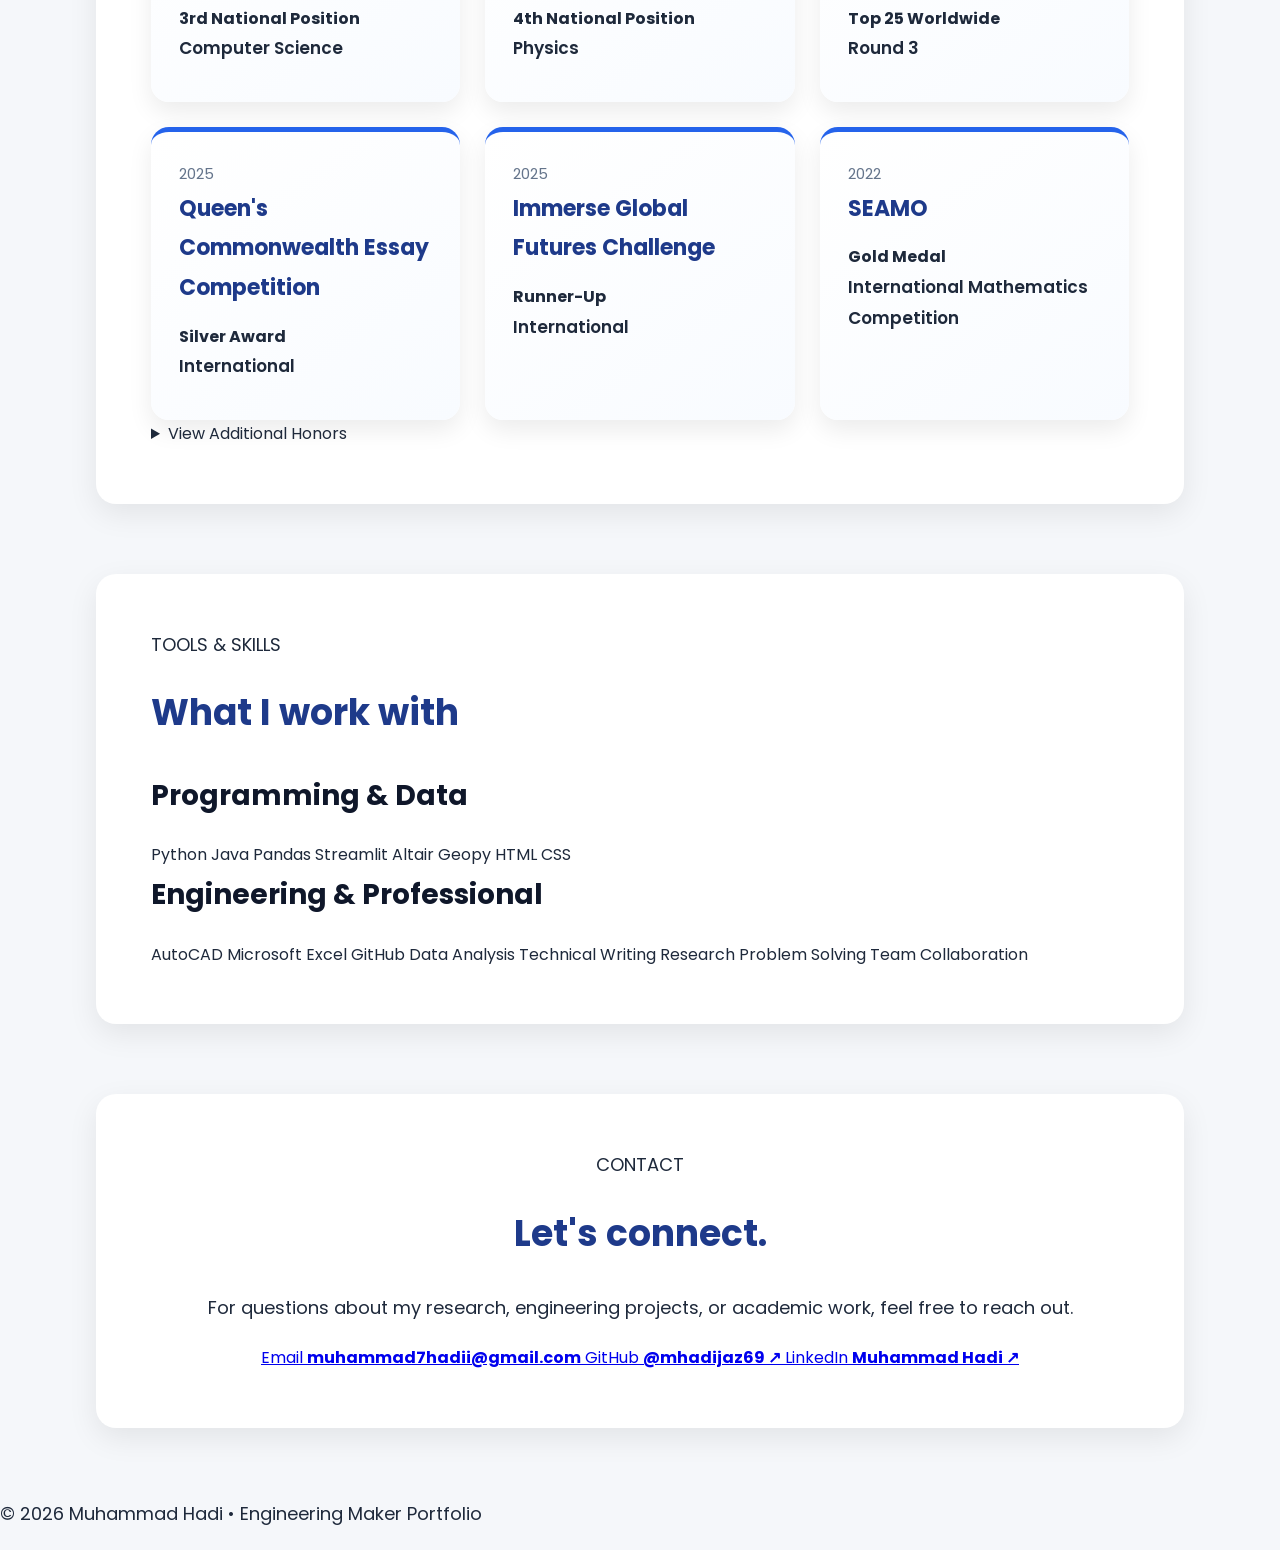
==== commit 4f0ff9a2: "Update index.html" ====
--- a/index.html
+++ b/index.html
@@ -5,306 +5,785 @@
     <meta charset="UTF-8">
     <meta name="viewport" content="width=device-width, initial-scale=1.0">
 
-    <title>Muhammad Hadi | Maker Portfolio</title>
+    <title>Muhammad Hadi | Engineering Maker Portfolio</title>
+
+    <meta
+        name="description"
+        content="Muhammad Hadi's engineering maker portfolio featuring aviation emissions research, software development, engineering experience, awards, and technical projects."
+    >
 
     <link rel="preconnect" href="https://fonts.googleapis.com">
     <link rel="preconnect" href="https://fonts.gstatic.com" crossorigin>
 
-    <link href="https://fonts.googleapis.com/css2?family=Poppins:wght@300;400;500;600;700;800&display=swap" rel="stylesheet">
+    <link
+        href="https://fonts.googleapis.com/css2?family=Poppins:wght@300;400;500;600;700;800&display=swap"
+        rel="stylesheet"
+    >
 
     <link rel="stylesheet" href="style.css">
 </head>
 
 <body>
 
-    <!-- HERO SECTION -->
-
-<header class="hero">
-
-    <div class="overlay"></div>
+<a class="skip-link" href="#main">Skip to content</a>
+
+
+<!-- =========================================================
+     HERO
+========================================================= -->
+
+<header class="hero" id="home">
+
+    <nav class="site-nav">
+
+        <div class="nav-inner">
+
+            <a class="brand" href="#home">MH</a>
+
+            <button
+                class="menu-toggle"
+                aria-label="Open navigation menu"
+                aria-expanded="false"
+                aria-controls="site-menu"
+            >
+                <span></span>
+                <span></span>
+                <span></span>
+            </button>
+
+            <div class="nav-links" id="site-menu">
+                <a href="#about">About</a>
+                <a href="#project">Project</a>
+                <a href="#research">Research</a>
+                <a href="#experience">Experience</a>
+                <a href="#awards">Awards</a>
+                <a href="#contact">Contact</a>
+            </div>
+
+        </div>
+
+    </nav>
+
 
     <div class="hero-content">
 
+        <p class="eyebrow light-eyebrow">
+            ENGINEERING MAKER PORTFOLIO
+        </p>
+
         <h1>Muhammad Hadi</h1>
 
         <h2>
-        Engineering | Artificial<br>
-        Intelligence | Aviation<br>
-        Sustainability
+            Aerospace Engineering,
+            Data & Sustainable Aviation
         </h2>
 
-        <p>
-        Building engineering solutions that combine<br>
-        aviation, artificial intelligence, and sustainability<br>
-        through research and software development.
+        <p class="hero-lead">
+            A high school student exploring engineering through
+            aviation research, computational modelling, software
+            development, and real-world engineering experience.
         </p>
-        
+
         <div class="hero-buttons">
-            <a href="#project" class="btn">View My Project</a>
-            <a href="#research" class="btn secondary">Research Paper</a>
+
+            <a href="#project" class="btn">
+                Explore My Project
+            </a>
+
+            <a
+                href="https://www.ijfmr.com/research-paper.php?id=67871"
+                target="_blank"
+                rel="noopener noreferrer"
+                class="btn secondary"
+            >
+                Read Research Paper ↗
+            </a>
+
+        </div>
+
+        <div class="hero-tags">
+            <span>Research</span>
+            <span>Software Development</span>
+            <span>Engineering</span>
         </div>
 
     </div>
 
 </header>
 
-    <!-- NAVIGATION -->
-
-    <nav>
-
-        <a href="#about">About</a>
-
-        <a href="#project">Project</a>
-
-        <a href="#research">Research</a>
-
-        <a href="#awards">Awards</a>
-
-        <a href="#internships">Experience</a>
-
-        <a href="#contact">Contact</a>
-
-    </nav>
-
-    <!-- ABOUT -->
-
-    <section id="about">
-
-        <h2>About Me</h2>
-
-        <p>
-
-            I am a high school student passionate about engineering, artificial intelligence, and sustainable aviation.
-            I enjoy designing practical solutions to real-world problems through programming, research, and data analysis.
-            My work combines scientific research with software development to create accessible tools that help people
-            better understand environmental challenges while strengthening my engineering and computational skills.
-
+
+<main id="main">
+
+
+<!-- =========================================================
+     ABOUT
+========================================================= -->
+
+<section class="content-section" id="about">
+
+    <div class="section-heading">
+
+        <p class="eyebrow">ABOUT ME</p>
+
+        <h2>
+            Turning curiosity into things I can
+            research, build and test.
+        </h2>
+
+    </div>
+
+
+    <div class="about-grid">
+
+        <div class="about-copy">
+
+            <p>
+                My interest in engineering developed from wanting to understand
+                not only how aircraft work, but how engineering decisions affect
+                efficiency, cost, and environmental impact.
+            </p>
+
+            <p>
+                That curiosity led me to research aviation emissions, publish a
+                paper on flight-emission modelling, and then translate the ideas
+                behind my research into a working web application. Alongside
+                independent projects, I have sought experience in professional
+                engineering environments and continued developing my skills in
+                programming, data analysis, and computational modelling.
+            </p>
+
+            <p>
+                I hope to study aerospace or aeronautical engineering while
+                continuing to explore how data-driven methods can contribute to
+                more efficient and sustainable aviation.
+            </p>
+
+        </div>
+
+
+        <aside class="focus-card">
+
+            <p class="card-label">CURRENT FOCUS</p>
+
+            <h3>Engineering + Computation</h3>
+
+            <div class="focus-list">
+                <span>Aerospace Engineering</span>
+                <span>Aviation Sustainability</span>
+                <span>Computational Modelling</span>
+                <span>Data Analysis</span>
+                <span>Software Development</span>
+            </div>
+
+        </aside>
+
+    </div>
+
+</section>
+
+
+<!-- =========================================================
+     FEATURED PROJECT
+========================================================= -->
+
+<section class="content-section" id="project">
+
+    <div class="section-heading">
+
+        <p class="eyebrow">FEATURED ENGINEERING PROJECT</p>
+
+        <h2>Flight Fuel & Emission Calculator</h2>
+
+        <p class="section-intro">
+            A research-informed web application for exploring how route
+            distance and aircraft selection affect estimated fuel use,
+            carbon emissions, operating cost, and passenger impact.
         </p>
 
-    </section>
-
-    <!-- PROJECT -->
-<section id="project" class="section">
-    <h2>Featured Engineering Project</h2>
-
-    <div class="featured-project-card">
-
-        <p class="project-label">AVIATION × DATA × SUSTAINABILITY</p>
-
-        <h3>Flight Fuel & Emission Calculator</h3>
-
-        <p class="project-summary">
-            A web application I developed using Python and Streamlit to estimate
-            flight distance, fuel consumption, CO₂ emissions, operating fuel cost,
-            and passenger impact while comparing commercial aircraft on the same route.
+    </div>
+
+
+    <div class="project-showcase">
+
+        <div class="project-copy">
+
+            <p class="card-label">
+                AVIATION × DATA × SUSTAINABILITY
+            </p>
+
+            <h3>From research question to working software.</h3>
+
+            <p>
+                I developed the application using Python and Streamlit after
+                researching approaches to modelling aircraft fuel consumption
+                and emissions. Users can select a route, airline, and aircraft,
+                then compare estimated environmental and operational outcomes.
+            </p>
+
+
+            <div class="project-stats">
+
+                <div class="stat">
+                    <strong>31</strong>
+                    <span>Airports</span>
+                </div>
+
+                <div class="stat">
+                    <strong>4</strong>
+                    <span>Airlines</span>
+                </div>
+
+                <div class="stat">
+                    <strong>25+</strong>
+                    <span>Aircraft</span>
+                </div>
+
+            </div>
+
+
+            <div class="button-row">
+
+                <a
+                    href="project.html"
+                    target="_blank"
+                    class="btn"
+                >
+                    View Full Project →
+                </a>
+
+                <a
+                    href="https://flight-emissions-app-g4cgwpxcgribp68v5itqky.streamlit.app/"
+                    target="_blank"
+                    rel="noopener noreferrer"
+                    class="btn dark-btn"
+                >
+                    Launch App ↗
+                </a>
+
+                <a
+                    href="https://github.com/mhadijaz69/flight-emissions-app"
+                    target="_blank"
+                    rel="noopener noreferrer"
+                    class="text-link"
+                >
+                    Source Code ↗
+                </a>
+
+            </div>
+
+        </div>
+
+
+        <div class="project-thumbnail">
+
+            <img
+                src="app-screenshot.png"
+                alt="Flight Fuel and Emission Calculator application interface"
+            >
+
+            <div class="thumbnail-caption">
+                Live Streamlit application
+            </div>
+
+        </div>
+
+    </div>
+
+</section>
+
+
+<!-- =========================================================
+     RESEARCH
+========================================================= -->
+
+<section class="content-section" id="research">
+
+    <div class="section-heading">
+
+        <p class="eyebrow">RESEARCH & PUBLICATION</p>
+
+        <h2>Research behind the project</h2>
+
+    </div>
+
+
+    <article class="research-card">
+
+        <div class="research-details">
+
+            <span class="status-badge">Published • 2026</span>
+
+            <h3>
+                Regression-Based Modeling of Flight Emissions
+                and Per-Passenger Climate Impact
+            </h3>
+
+            <p class="publication-line">
+                Sole Author • International Journal for Multidisciplinary
+                Research (IJFMR), Volume 8, Issue 1
+            </p>
+
+            <p>
+                Through a ten-week research project, I investigated approaches
+                to estimating aircraft fuel consumption and emissions using
+                accessible aviation data and published methodologies.
+            </p>
+
+            <p>
+                The project required me to evaluate the limitations of available
+                datasets, refine my original modelling approach, and develop a
+                transparent framework for estimating total and per-passenger
+                environmental impact. The work later became the foundation for
+                my flight-emissions web application.
+            </p>
+
+
+            <div class="button-row">
+
+                <a
+                    href="https://www.ijfmr.com/research-paper.php?id=67871"
+                    target="_blank"
+                    rel="noopener noreferrer"
+                    class="btn"
+                >
+                    Read Published Paper ↗
+                </a>
+
+                <a href="project.html" class="text-link">
+                    See how it became software →
+                </a>
+
+            </div>
+
+        </div>
+
+
+        <div class="research-journey">
+
+            <p class="card-label">PROJECT JOURNEY</p>
+
+            <div class="journey-item">
+                <span>01</span>
+                <p>Investigated aviation emissions and existing methodologies.</p>
+            </div>
+
+            <div class="journey-item">
+                <span>02</span>
+                <p>Developed and refined a regression-based research approach.</p>
+            </div>
+
+            <div class="journey-item">
+                <span>03</span>
+                <p>Published the resulting research as sole author.</p>
+            </div>
+
+            <div class="journey-item">
+                <span>04</span>
+                <p>Translated the research into a deployed web application.</p>
+            </div>
+
+        </div>
+
+    </article>
+
+</section>
+
+
+<!-- =========================================================
+     EXPERIENCE
+========================================================= -->
+
+<section class="content-section" id="experience">
+
+    <div class="section-heading">
+
+        <p class="eyebrow">EXPERIENCE & LEADERSHIP</p>
+
+        <h2>Learning beyond the classroom</h2>
+
+    </div>
+
+
+    <div class="experience-grid">
+
+
+        <article class="experience-card">
+
+            <p class="card-label">ENGINEERING</p>
+
+            <h3>Allied Engineering Consultants</h3>
+
+            <p class="experience-meta">
+                Engineering Intern • Lahore • June–August 2026
+            </p>
+
+            <p>
+                Gained exposure to professional engineering consultancy through
+                technical proposals, RFP and TOR documentation, engineering CV
+                evaluation, technical-report review, and project documentation.
+                I also used tools including Excel, Word, PDF software, and
+                AutoCAD while observing how engineers and project managers
+                coordinate professional projects.
+            </p>
+
+        </article>
+
+
+        <article class="experience-card">
+
+            <p class="card-label">RESEARCH</p>
+
+            <h3>RISE Research Scholar</h3>
+
+            <p class="experience-meta">
+                10-Week Mentored Research Programme
+            </p>
+
+            <p>
+                Conducted interdisciplinary research into aviation sustainability
+                and computational modelling, resulting in my sole-authored
+                publication on flight-emission estimation and passenger impact.
+            </p>
+
+        </article>
+
+
+        <article class="experience-card">
+
+            <p class="card-label">LEADERSHIP</p>
+
+            <h3>Student Council & School Events</h3>
+
+            <p class="experience-meta">
+                Aitchison College
+            </p>
+
+            <p>
+                Served as an elected Student Council representative and worked
+                on the management team for major interschool events including
+                ArtFest and ACSEC, contributing to planning, logistics,
+                communication, and participant coordination.
+            </p>
+
+        </article>
+
+
+        <article class="experience-card">
+
+            <p class="card-label">COMMUNITY SERVICE</p>
+
+            <h3>Education & Outreach</h3>
+
+            <p class="experience-meta">
+                CARE Foundation • Punjab Prison Department
+            </p>
+
+            <p>
+                Supported classroom teaching for students in underprivileged
+                government schools and participated in supervised educational
+                sessions with juvenile prisoners, developing my communication,
+                adaptability, and understanding of service.
+            </p>
+
+        </article>
+
+
+        <article class="experience-card">
+
+            <p class="card-label">TECHNOLOGY</p>
+
+            <h3>Virtual Industry Simulations</h3>
+
+            <p class="experience-meta">
+                Accenture • GE Aerospace • JPMorgan Chase
+            </p>
+
+            <p>
+                Completed Forage simulations covering digital technology,
+                aerospace, software engineering, development workflows,
+                data, and emerging technologies.
+            </p>
+
+        </article>
+
+
+        <article class="experience-card">
+
+            <p class="card-label">SOCIAL IMPACT</p>
+
+            <h3>Community Organisations</h3>
+
+            <p class="experience-meta">
+                Alkhidmat • Door of Awareness • AAK Foundation • Bali Memorial
+            </p>
+
+            <p>
+                Contributed to fundraising, humanitarian initiatives,
+                educational outreach, field research, and social-service
+                programmes across several organisations.
+            </p>
+
+        </article>
+
+    </div>
+
+</section>
+
+
+<!-- =========================================================
+     AWARDS
+========================================================= -->
+
+<section class="content-section" id="awards">
+
+    <div class="section-heading">
+
+        <p class="eyebrow">SELECTED HONORS</p>
+
+        <h2>Academic & international recognition</h2>
+
+        <p class="section-intro">
+            Recognition across mathematics, science, computing,
+            writing, academic achievement, and interdisciplinary competitions.
         </p>
 
-        <div class="project-stats">
-            <div>
-                <strong>31</strong>
-                <span>Airports</span>
-            </div>
-
-            <div>
-                <strong>4</strong>
-                <span>Airlines</span>
-            </div>
-
-            <div>
-                <strong>25+</strong>
-                <span>Aircraft</span>
-            </div>
-        </div>
-
-        <div class="project-links">
-
-            <a href="project.html"
-               target="_blank"
-               class="project-button">
-                View Full Project →
-            </a>
-
-            <a href="https://flight-emissions-app-g4cgwpxcgribp68v5itqky.streamlit.app/"
-               target="_blank"
-               class="project-button secondary-button">
-                Launch Live App ↗
-            </a>
-
-        </div>
-
-    </div>
+    </div>
+
+
+    <div class="award-grid">
+
+        <article class="award-card">
+            <span class="award-year">2025</span>
+            <h3>National Science Olympiad</h3>
+            <strong>3rd National Position</strong>
+            <p>Computer Science</p>
+        </article>
+
+        <article class="award-card">
+            <span class="award-year">2025</span>
+            <h3>National Science Olympiad</h3>
+            <strong>4th National Position</strong>
+            <p>Physics</p>
+        </article>
+
+        <article class="award-card">
+            <span class="award-year">2025</span>
+            <h3>Caribou Mathematics Competition</h3>
+            <strong>Top 25 Worldwide</strong>
+            <p>Round 3</p>
+        </article>
+
+        <article class="award-card">
+            <span class="award-year">2025</span>
+            <h3>Queen's Commonwealth Essay Competition</h3>
+            <strong>Silver Award</strong>
+            <p>International</p>
+        </article>
+
+        <article class="award-card">
+            <span class="award-year">2025</span>
+            <h3>Immerse Global Futures Challenge</h3>
+            <strong>Runner-Up</strong>
+            <p>International</p>
+        </article>
+
+        <article class="award-card">
+            <span class="award-year">2022</span>
+            <h3>SEAMO</h3>
+            <strong>Gold Medal</strong>
+            <p>International Mathematics Competition</p>
+        </article>
+
+    </div>
+
+
+    <details class="additional-awards">
+
+        <summary>View Additional Honors</summary>
+
+        <div class="additional-awards-grid">
+
+            <div>
+                <strong>Aitchison College Academic Blazer</strong>
+                <span>Outstanding O-Level Academic Achievement • 2025</span>
+            </div>
+
+            <div>
+                <strong>Immerse Education Essay Competition</strong>
+                <span>Honours List • 2025</span>
+            </div>
+
+            <div>
+                <strong>TeenEagle</strong>
+                <span>Honourable Mention • International • 2025</span>
+            </div>
+
+            <div>
+                <strong>Owlypia</strong>
+                <span>Bronze Winner • International • 2025</span>
+            </div>
+
+            <div>
+                <strong>Caribou Mathematics Competition</strong>
+                <span>Top 40 Worldwide • Round 2 • 2024</span>
+            </div>
+
+            <div>
+                <strong>International Maths Challenge</strong>
+                <span>Honourable Mention • Category 4 • 2024</span>
+            </div>
+
+            <div>
+                <strong>National Science Olympiad</strong>
+                <span>Certificate of Appreciation • 2024</span>
+            </div>
+
+            <div>
+                <strong>IKLC</strong>
+                <span>Special Ballpoint Award • 2022</span>
+            </div>
+
+            <div>
+                <strong>IKSC</strong>
+                <span>Special Ballpoint Award • 2022</span>
+            </div>
+
+            <div>
+                <strong>Kangaroo Mathematics Contest</strong>
+                <span>Happy Cube Award • 2022</span>
+            </div>
+
+        </div>
+
+    </details>
+
 </section>
-  
-    <!-- RESEARCH -->
-
-    <section id="research">
-
-        <h2>Research</h2>
-
-        <h3>Flight Emission Prediction and Passenger Environmental Impact</h3>
-
-        <p>
-
-            Conducted an independent research project investigating aviation emissions using regression modelling,
-            published emission factors, and environmental datasets. The project focuses on improving the understanding
-            of carbon emissions generated by commercial aviation while demonstrating practical applications of
-            computational modelling.
-
-        </p>
-
-    </section>
-
-    <!-- AWARDS -->
-
-    <section id="awards">
-
-<h2>🏆 Awards & Honors</h2>
-
-<p>
-My academic journey has been driven by curiosity, analytical thinking, and a passion for solving challenging problems. These achievements reflect consistent participation and success in national and international competitions across mathematics, science, computing, engineering, writing, and innovation.
-</p>
-
-<div class="award-grid">
-
-<h3 class="year-heading">2025</h3>
-    
-<div class="award-card">
-<h3>🥈 Queen's Commonwealth Essay Competition</h3>
-<p><strong>Silver Award</strong></p>
-<span>International • 2025</span>
-</div>
-
-<div class="award-card">
-<h3>🥈 Immerse Global Futures Challenge</h3>
-<p><strong>Runner-Up</strong></p>
-<span>International • 2025</span>
-</div>
-
-<div class="award-card">
-<h3>✍️ Immerse Education Essay Competition</h3>
-<p><strong>Honours List</strong></p>
-<span>International • 2025</span>
-</div>
-
-<div class="award-card">
-<h3>🦅 TeenEagle Global Finals</h3>
-<p><strong>Honourable Mention</strong></p>
-<span>International • 2025</span>
-</div>
-
-<div class="award-card">
-<h3>➗ Caribou Mathematics Competition</h3>
-<p><strong>Top 25 Worldwide (Round 3)</strong></p>
-<span>International • 2025</span>
-</div>
-
-<div class="award-card">
-<h3>🏫 Aitchison College</h3>
-<p><strong>College Academic Blazer</strong></p>
-<span>Outstanding O-Level Academic Achievement • 2025</span>
-</div>
-
-<div class="award-card">
-<h3>🦉 Owlypia</h3>
-<p><strong>Bronze Winner</strong></p>
-<span>International • 2025</span>
-</div>
-
-<div class="award-card">
-<h3>⚛️ National Science Olympiad</h3>
-<p><strong>4th National Position – Physics</strong></p>
-<span>Pakistan • 2025</span>
-</div>
-
-<div class="award-card">
-<h3>💻 National Science Olympiad</h3>
-<p><strong>3rd National Position – Computer Science</strong></p>
-<span>Pakistan • 2025</span>
-</div>
-
-<h3 class="year-heading">2024</h3>
-    
-<div class="award-card">
-<h3>➗ Caribou Mathematics Competition</h3>
-<p><strong>Top 40 Worldwide (Round 2)</strong></p>
-<span>International • 2024</span>
-</div>
-
-<div class="award-card">
-<h3>🏅 International Maths Challenge</h3>
-<p><strong>Honourable Mention</strong></p>
-<span>Category 4 • 2024</span>
-</div>
-
-<div class="award-card">
-<h3>🔬 National Science Olympiad</h3>
-<p><strong>Certificate of Appreciation</strong></p>
-<span>National • 2024</span>
-</div>
-
-<h3 class="year-heading">2022</h3>
-    
-<div class="award-card">
-<h3>🥇 SEAMO</h3>
-<p><strong>Gold Medal</strong></p>
-<span>International Mathematics Competition • 2022</span>
-</div>
-
-<div class="award-card">
-<h3>📝 IKLC</h3>
-<p><strong>Special Ballpoint Award</strong></p>
-<span>Kangaroo Linguistic Contest • 2022</span>
-</div>
-
-<div class="award-card">
-<h3>🧪 IKSC</h3>
-<p><strong>Special Ballpoint Award</strong></p>
-<span>Kangaroo Science Contest • 2022</span>
-</div>
-
-<div class="award-card">
-<h3>📐 Kangaroo Mathematics Contest</h3>
-<p><strong>Happy Cube Award</strong></p>
-<span>Cadet Level Grade 9 • 2022</span>
-</div>
-
-</div>
+
+
+<!-- =========================================================
+     SKILLS
+========================================================= -->
+
+<section class="content-section" id="skills">
+
+    <div class="section-heading">
+
+        <p class="eyebrow">TOOLS & SKILLS</p>
+
+        <h2>What I work with</h2>
+
+    </div>
+
+
+    <div class="skills-wrapper">
+
+        <div class="skill-group">
+
+            <h3>Programming & Data</h3>
+
+            <div class="skill-tags">
+                <span>Python</span>
+                <span>Java</span>
+                <span>Pandas</span>
+                <span>Streamlit</span>
+                <span>Altair</span>
+                <span>Geopy</span>
+                <span>HTML</span>
+                <span>CSS</span>
+            </div>
+
+        </div>
+
+
+        <div class="skill-group">
+
+            <h3>Engineering & Professional</h3>
+
+            <div class="skill-tags">
+                <span>AutoCAD</span>
+                <span>Microsoft Excel</span>
+                <span>GitHub</span>
+                <span>Data Analysis</span>
+                <span>Technical Writing</span>
+                <span>Research</span>
+                <span>Problem Solving</span>
+                <span>Team Collaboration</span>
+            </div>
+
+        </div>
+
+    </div>
 
 </section>
-   
-
-    <!-- EXPERIENCE -->
-
-    <section id="internships">
-
-        <h2>Internships & Leadership</h2>
-
-        <p>
-
-            Experience includes internships with Care Foundation, Punjab Prison Department,
-            Abdul Aleem Khan Foundation, Alkhidmat Foundation, Bali Memorial Trust,
-            multiple Forage job simulations, AI certification programs,
-            fundraising initiatives, and research mentorship.
-
-        </p>
-
-    </section>
-
-    <!-- CONTACT -->
-
-    <section id="contact">
-
-        <h2>Contact</h2>
-
-        <p>
-
-            GitHub • LinkedIn • Email
-
-        </p>
-
-    </section>
-
-    <script src="script.js"></script>
+
+
+<!-- =========================================================
+     CONTACT
+========================================================= -->
+
+<section class="contact-section" id="contact">
+
+    <p class="eyebrow light-eyebrow">CONTACT</p>
+
+    <h2>Let's connect.</h2>
+
+    <p>
+        For questions about my research, engineering projects,
+        or academic work, feel free to reach out.
+    </p>
+
+
+    <div class="contact-links">
+
+        <a
+            href="mailto:muhammad7hadii@gmail.com"
+            class="contact-card"
+        >
+            <span>Email</span>
+            <strong>muhammad7hadii@gmail.com</strong>
+        </a>
+
+
+        <a
+            href="https://github.com/mhadijaz69"
+            target="_blank"
+            rel="noopener noreferrer"
+            class="contact-card"
+        >
+            <span>GitHub</span>
+            <strong>@mhadijaz69 ↗</strong>
+        </a>
+
+
+        <a
+            href="https://www.linkedin.com/in/muhammad-hadi-9a4661386/"
+            target="_blank"
+            rel="noopener noreferrer"
+            class="contact-card"
+        >
+            <span>LinkedIn</span>
+            <strong>Muhammad Hadi ↗</strong>
+        </a>
+
+    </div>
+
+</section>
+
+
+</main>
+
+
+<footer>
+
+    <p>
+        © <span id="year">2026</span> Muhammad Hadi
+        • Engineering Maker Portfolio
+    </p>
+
+</footer>
+
+
+<script src="script.js"></script>
 
 </body>
 
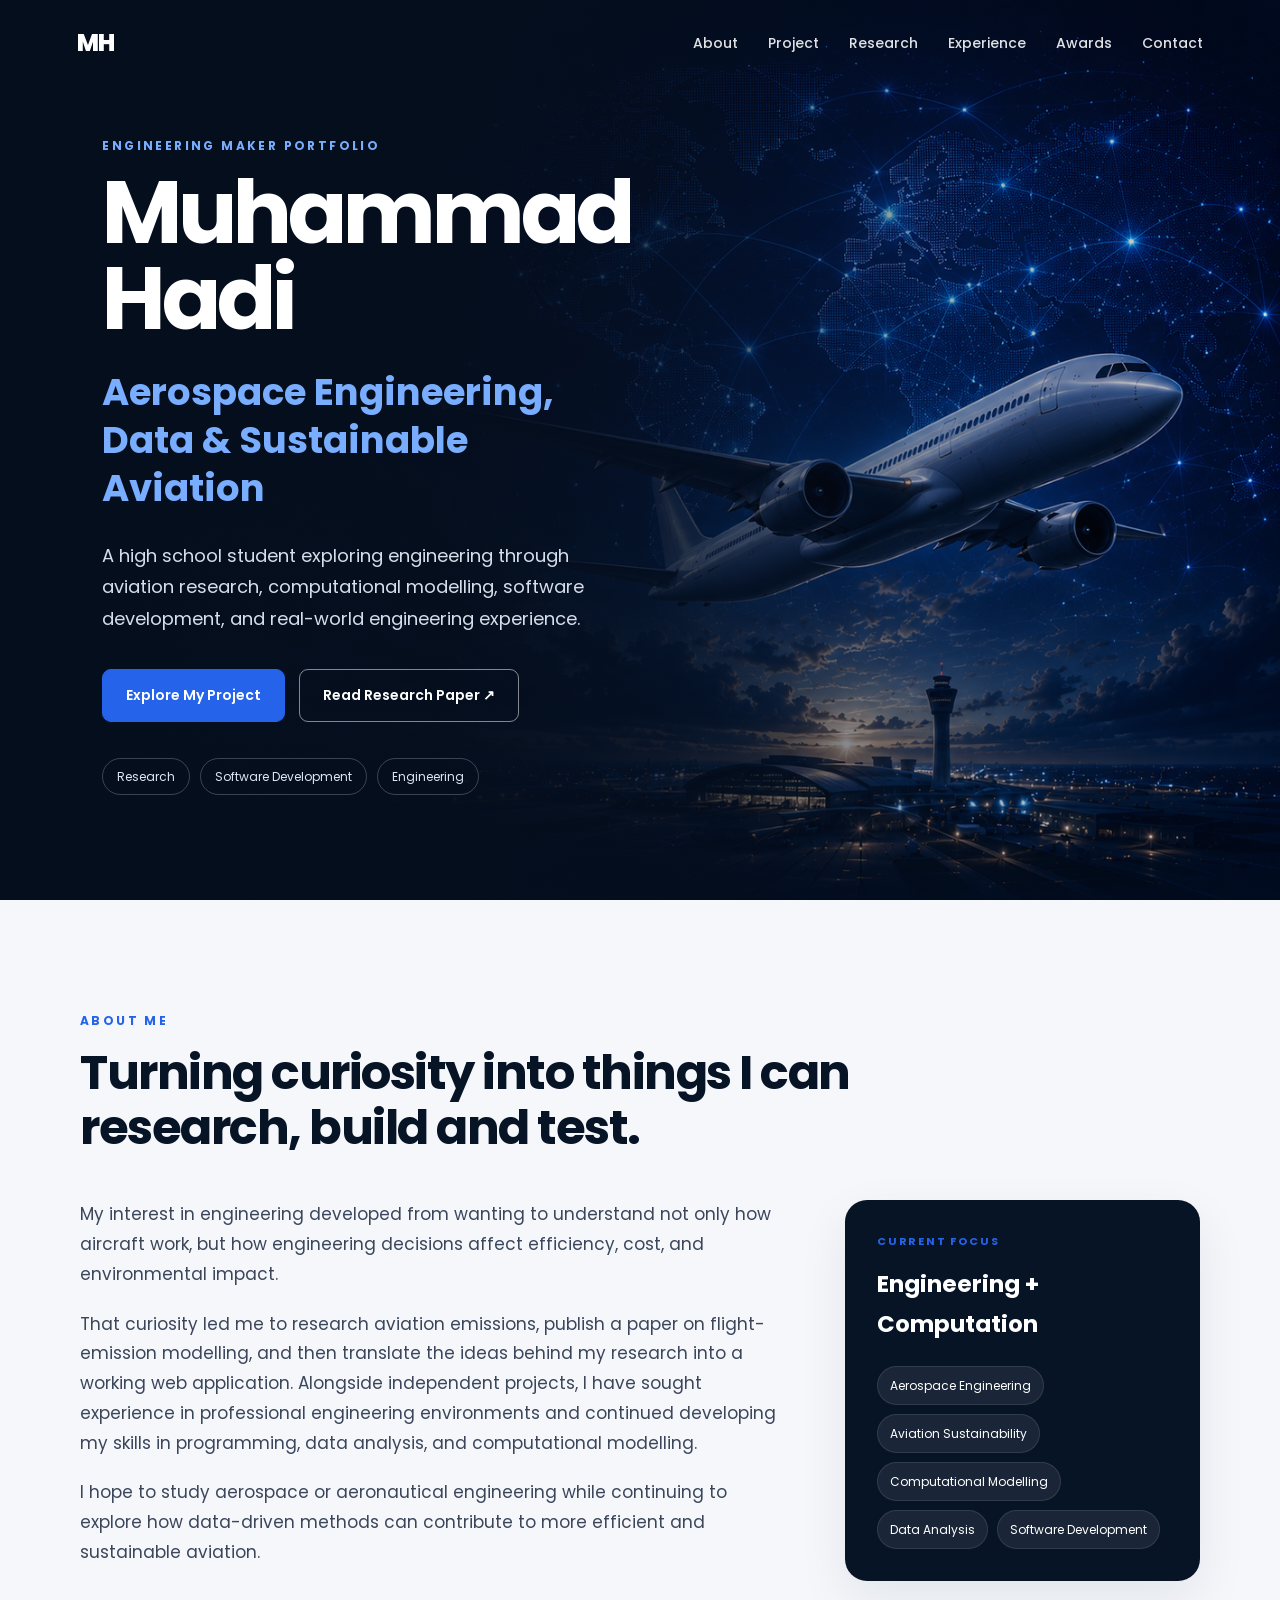
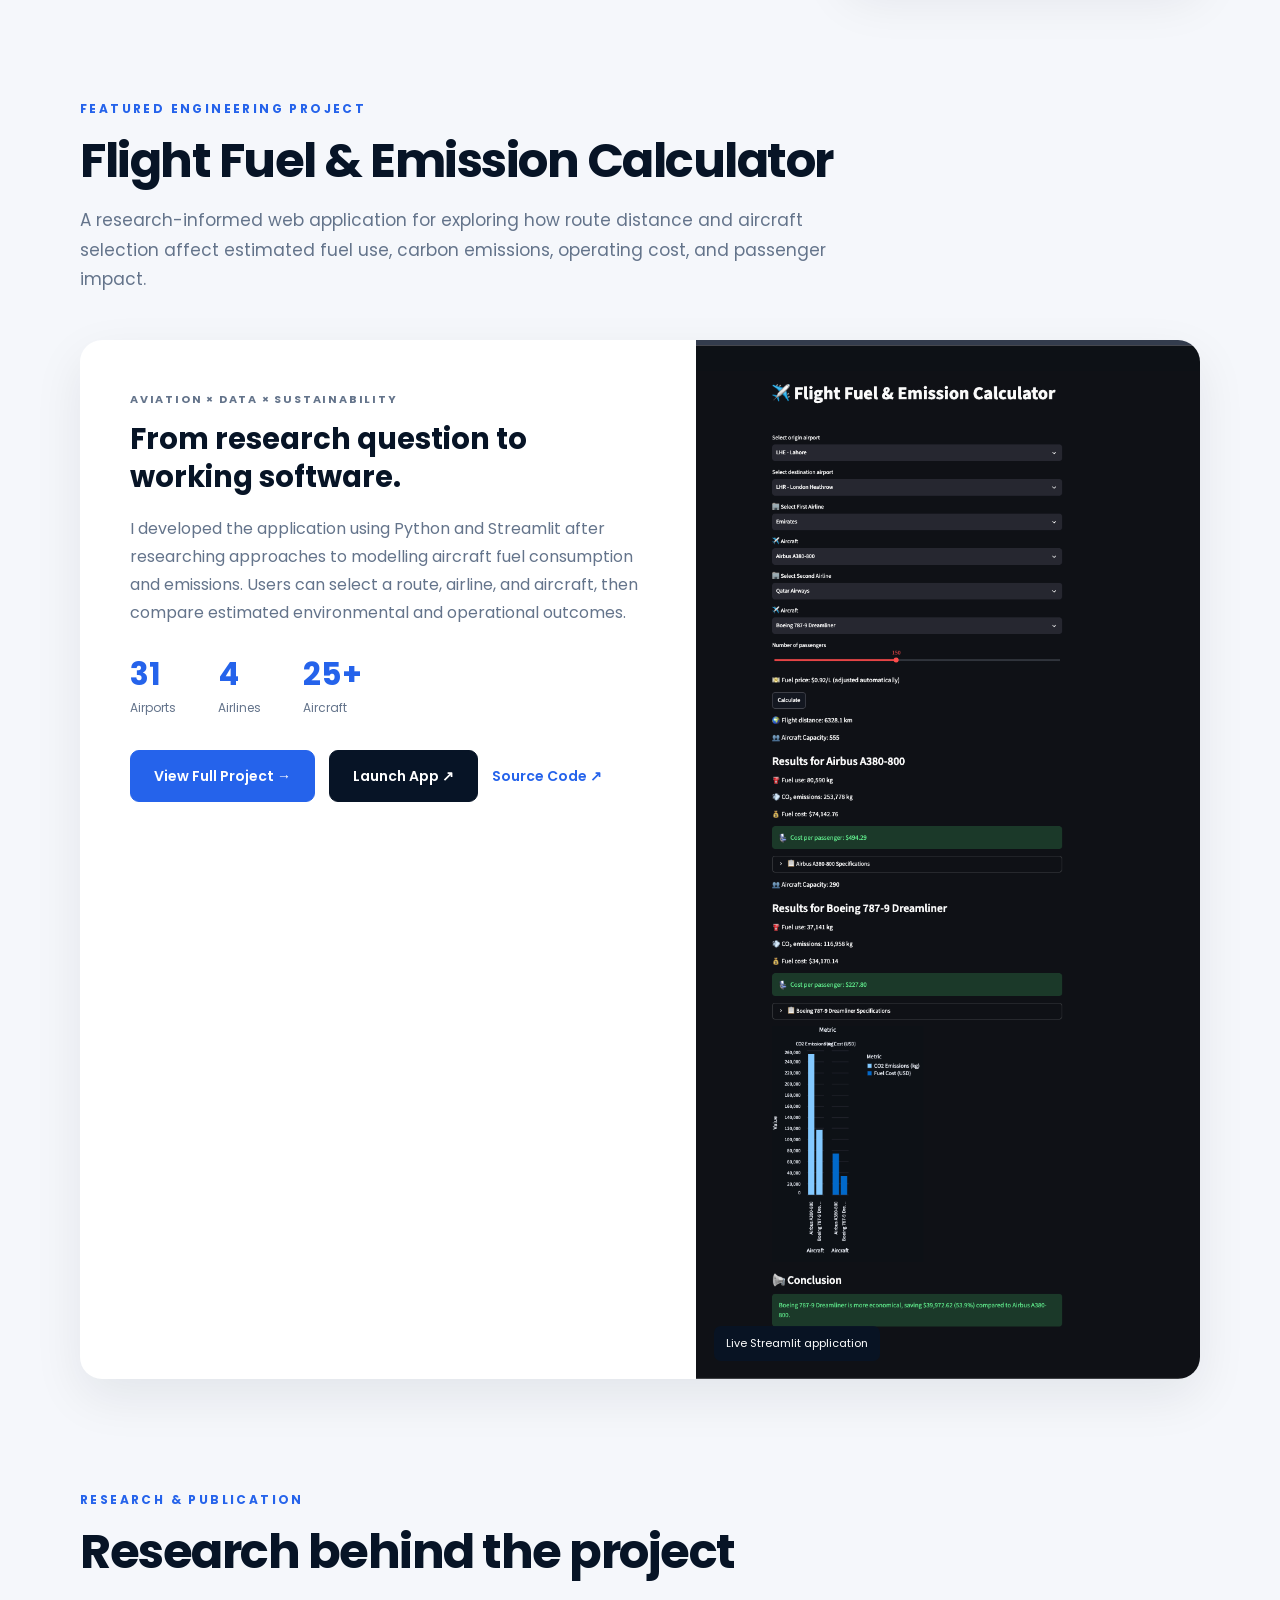
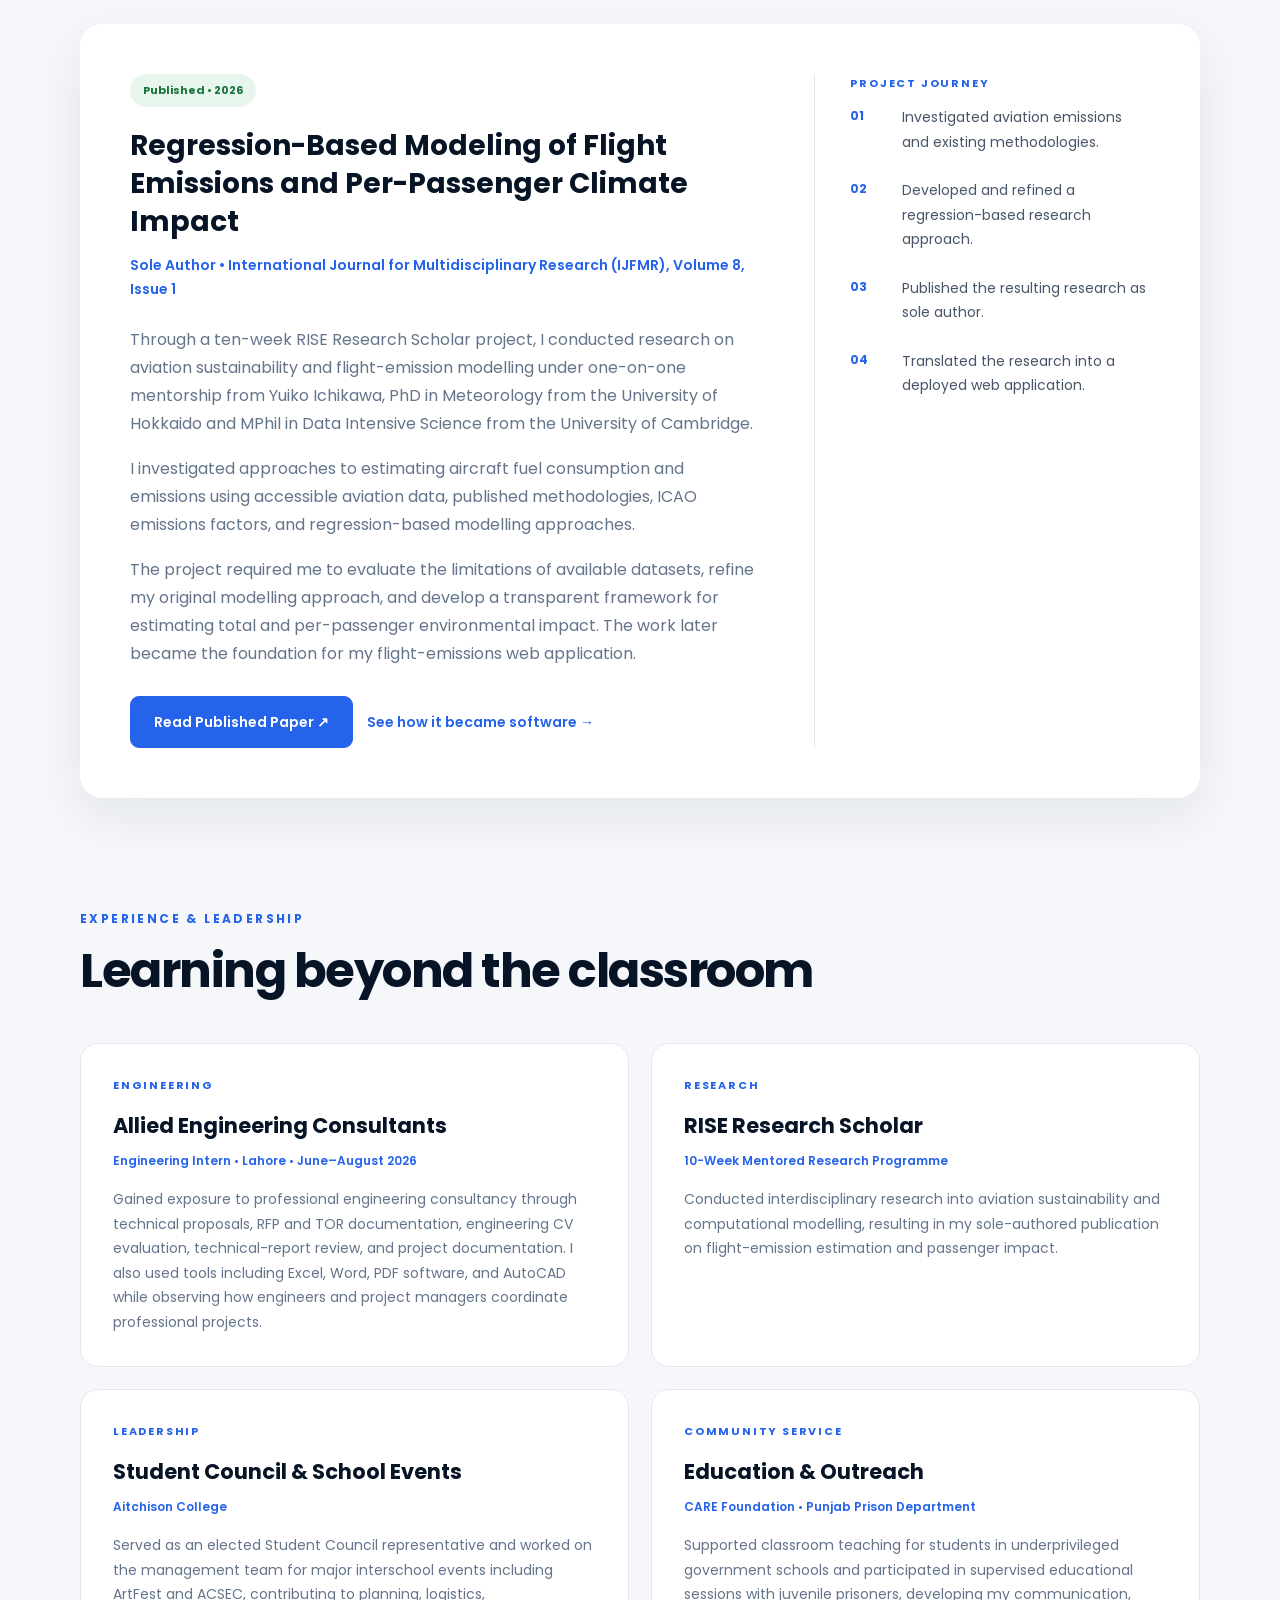
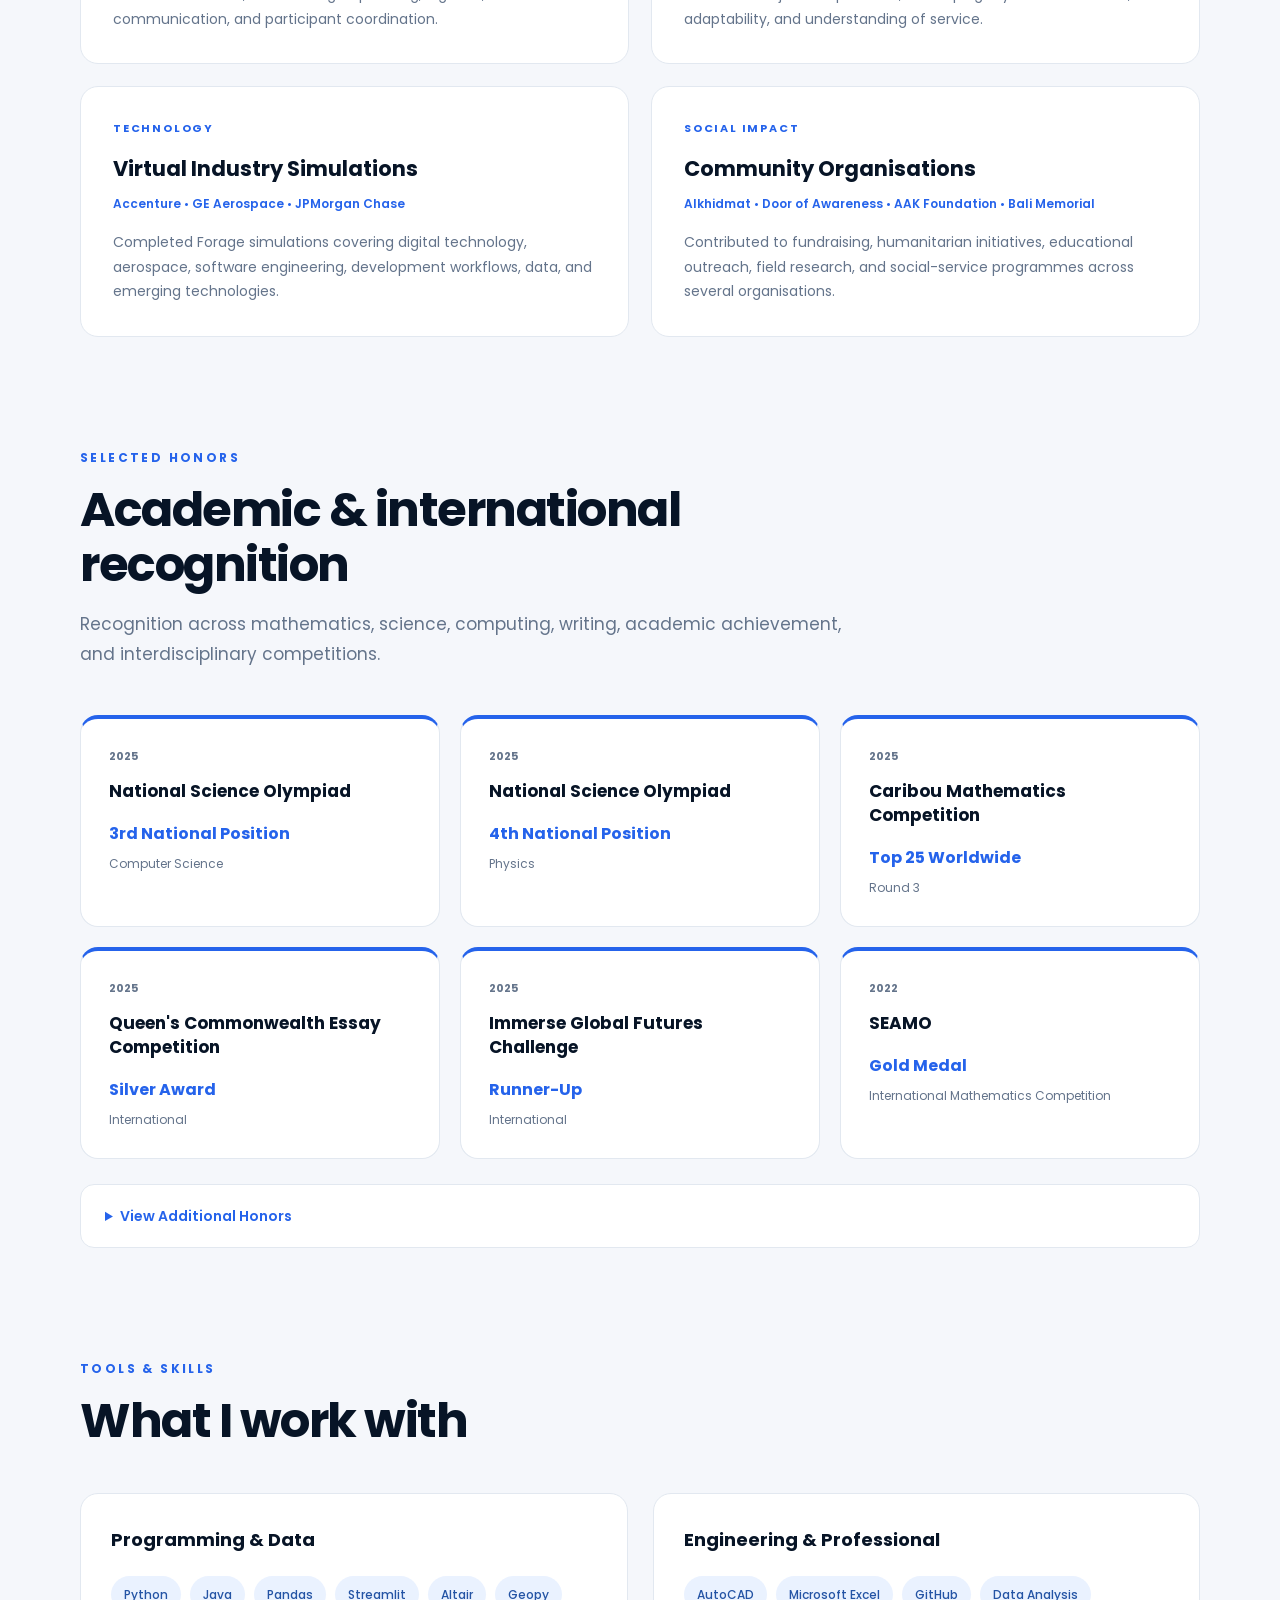
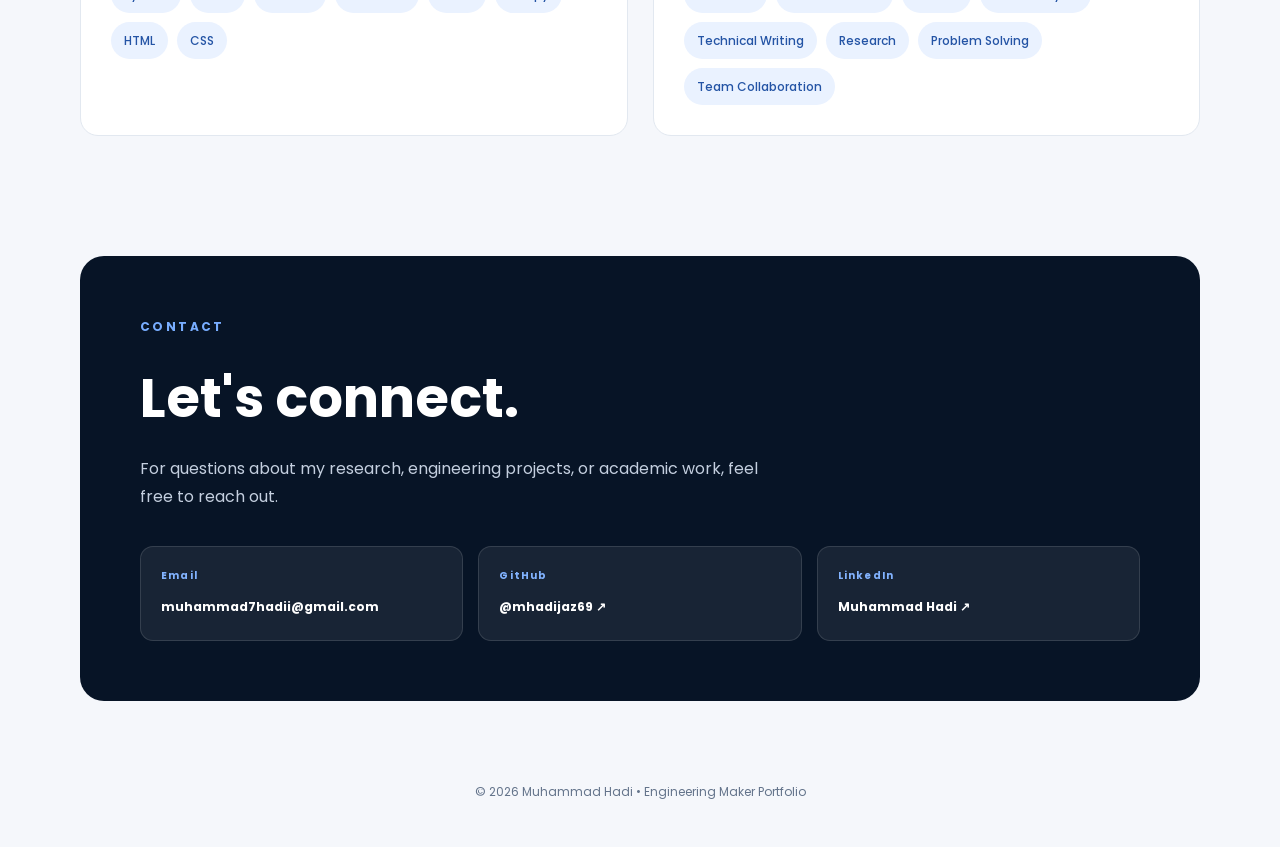
==== commit 929c3295: "Update index.html" ====
--- a/index.html
+++ b/index.html
@@ -322,11 +322,19 @@
                 Sole Author • International Journal for Multidisciplinary
                 Research (IJFMR), Volume 8, Issue 1
             </p>
-
-            <p>
-                Through a ten-week research project, I investigated approaches
-                to estimating aircraft fuel consumption and emissions using
-                accessible aviation data and published methodologies.
+            
+            <p>
+              Through a ten-week RISE Research Scholar project, I conducted
+              research on aviation sustainability and flight-emission modelling
+              under one-on-one mentorship from Yuiko Ichikawa, PhD in Meteorology
+              from the University of Hokkaido and MPhil in Data Intensive Science
+              from the University of Cambridge.
+            </p>
+
+             <p>
+             I investigated approaches to estimating aircraft fuel consumption
+             and emissions using accessible aviation data, published methodologies,
+             ICAO emissions factors, and regression-based modelling approaches.
             </p>
 
             <p>
--- a/style.css
+++ b/style.css
@@ -1,387 +1,1142 @@
-/* ---------- GENERAL ---------- */
-
-*{
-    margin:0;
-    padding:0;
-    box-sizing:border-box;
-}
-
-html{
-    scroll-behavior:smooth;
-}
-
-body{
-    font-family:'Poppins',sans-serif;
-    background:#F5F7FA;
-    color:#1E293B;
-    line-height:1.8;
-    overflow-x:hidden;
-}
-
-/* ---------- HERO ---------- */
-
-.hero{
-    min-height:100vh;
-    display:flex;
-    align-items:center;
+/* =========================================================
+   VARIABLES
+========================================================= */
+
+:root {
+    --navy: #071426;
+    --navy-light: #102542;
+    --blue: #2563eb;
+    --blue-dark: #1d4ed8;
+    --blue-light: #eaf2ff;
+
+    --text: #172033;
+    --muted: #64748b;
+
+    --background: #f5f7fb;
+    --white: #ffffff;
+    --border: #e2e8f0;
+
+    --shadow:
+        0 18px 50px rgba(15, 23, 42, 0.08);
+
+    --radius: 22px;
+}
+
+
+/* =========================================================
+   RESET
+========================================================= */
+
+* {
+    margin: 0;
+    padding: 0;
+    box-sizing: border-box;
+}
+
+html {
+    scroll-behavior: smooth;
+}
+
+body {
+    font-family: "Poppins", sans-serif;
+    background: var(--background);
+    color: var(--text);
+    line-height: 1.75;
+    overflow-x: hidden;
+}
+
+img {
+    max-width: 100%;
+}
+
+a {
+    color: inherit;
+}
+
+button,
+a {
+    -webkit-tap-highlight-color: transparent;
+}
+
+.skip-link {
+    position: absolute;
+    top: -60px;
+    left: 20px;
+    background: white;
+    color: black;
+    padding: 10px 15px;
+    z-index: 9999;
+}
+
+.skip-link:focus {
+    top: 20px;
+}
+
+
+/* =========================================================
+   NAVIGATION
+========================================================= */
+
+.site-nav {
+    position: absolute;
+    top: 0;
+    left: 0;
+    width: 100%;
+    z-index: 1000;
+    padding: 22px 6%;
+}
+
+.nav-inner {
+    max-width: 1250px;
+    margin: auto;
+    display: flex;
+    align-items: center;
+    justify-content: space-between;
+}
+
+.brand {
+    color: white;
+    text-decoration: none;
+    font-weight: 800;
+    font-size: 24px;
+    letter-spacing: -1px;
+}
+
+.nav-links {
+    display: flex;
+    align-items: center;
+    gap: 30px;
+}
+
+.nav-links a {
+    color: rgba(255,255,255,0.88);
+    text-decoration: none;
+    font-size: 14px;
+    font-weight: 500;
+    transition: 0.25s ease;
+}
+
+.nav-links a:hover {
+    color: #7db2ff;
+}
+
+.menu-toggle {
+    display: none;
+    background: transparent;
+    border: 0;
+    cursor: pointer;
+}
+
+.menu-toggle span {
+    display: block;
+    width: 26px;
+    height: 2px;
+    background: white;
+    margin: 6px 0;
+}
+
+
+/* =========================================================
+   HERO
+========================================================= */
+
+.hero {
+    min-height: 100vh;
+    position: relative;
+
+    display: flex;
+    align-items: center;
 
     background:
         linear-gradient(
             90deg,
-            rgba(8,18,36,.98) 0%,
-            rgba(8,18,36,.96) 35%,
-            rgba(8,18,36,.70) 55%,
-            rgba(8,18,36,.30) 70%,
-            rgba(8,18,36,.10) 100%
+            rgba(5, 14, 29, 0.98) 0%,
+            rgba(5, 14, 29, 0.96) 35%,
+            rgba(5, 14, 29, 0.78) 52%,
+            rgba(5, 14, 29, 0.35) 72%,
+            rgba(5, 14, 29, 0.12) 100%
         ),
         url("hero-image.png");
 
-    background-size:cover;
-    background-position:right center;
-    background-repeat:no-repeat;
-
-    padding:0 8%;
-}
-
-.hero-content{
-    width:38%;
-    color:white;
-}
-
-.hero h1{
-    font-size:78px;
-    font-weight:700;
-    color:#ffffff;
-    line-height:1.05;
-    margin-bottom:20px;
-}
-
-.hero h2{
-    color:#69A7FF;
-    font-size:32px;
-    margin-bottom:30px;
-    line-height:1.4;
-}
-
-.hero p{
-    max-width:500px;
-    width:100%;
-    font-size:22px;
-    line-height:1.8;
-    color:#D6DCE8;
-    margin-bottom:40px;
-}
-
-/* ---------- BUTTONS ---------- */
-
-.hero-buttons{
-    display:flex;
-    gap:20px;
-    flex-wrap:wrap;
-}
-
-.btn{
-    background:#2563EB;
-    color:white;
-    padding:16px 34px;
-    border-radius:10px;
-    text-decoration:none;
-    font-weight:600;
-    transition:.3s;
-    display:inline-block;
-}
-
-.btn:hover{
-    background:#1D4ED8;
-    transform:translateY(-4px);
-}
-
-.secondary{
-    background:transparent;
-    border:2px solid white;
-}
-
-.secondary:hover{
-    background:white;
-    color:#0F172A;
-}
-
-/* ---------- NAV ---------- */
-
-nav{
-    position:sticky;
-    top:0;
-    z-index:1000;
-
-    background:white;
-
-    display:flex;
-    justify-content:center;
-    gap:40px;
-
-    padding:20px;
-
-    box-shadow:0 4px 15px rgba(0,0,0,.08);
-}
-
-nav a{
-    text-decoration:none;
-    color:#1E293B;
-    font-weight:600;
-    transition:.3s;
-}
-
-nav a:hover{
-    color:#2563EB;
-}
-
-/* ---------- SECTIONS ---------- */
-
-section{
-    width:85%;
-    max-width:1200px;
-    margin:70px auto;
-    background:white;
-    padding:55px;
-    border-radius:20px;
-    box-shadow:0 10px 30px rgba(0,0,0,.08);
-}
-
-/* ---------- HEADINGS ---------- */
-
-h2{
-    font-size:36px;
-    color:#1E3A8A;
-    margin-bottom:25px;
-}
-
-h3{
-    font-size:28px;
-    color:#0F172A;
-    margin-bottom:20px;
-}
-
-/* ---------- TEXT ---------- */
-
-p{
-    font-size:18px;
-    margin-bottom:20px;
-}
-
-ul{
-    margin-top:20px;
-    margin-left:25px;
-}
-
-li{
-    margin-bottom:12px;
-}
-
-/* ---------- CONTACT ---------- */
-
-#contact{
-    text-align:center;
-}
-
-/* ---------- TABLET ---------- */
-
-@media (max-width:900px){
-
-.hero{
-    padding:80px 40px;
-    text-align:center;
-    background-position:65% center;
-}
-
-.hero-content{
-    width:100%;
-}
-
-.hero h1{
-    font-size:52px;
-}
-
-.hero h2{
-    font-size:26px;
-}
-
-.hero p{
-    margin:0 auto 35px;
-    font-size:19px;
-}
-
-.hero-buttons{
-    justify-content:center;
-}
-
-nav{
-    flex-wrap:wrap;
-    gap:20px;
-}
-
-section{
-    width:92%;
-    padding:40px;
-}
-
-}
-
-/* PROJECT APP PREVIEW */
-
-.project-preview {
-    margin: 35px 0 50px;
+    background-size: cover;
+    background-position: right center;
+    background-repeat: no-repeat;
+
+    padding: 120px 8% 90px;
+}
+
+.hero-content {
+    width: 48%;
+    max-width: 650px;
+    color: white;
+}
+
+.eyebrow {
+    color: var(--blue);
+    font-size: 12px;
+    font-weight: 700;
+    letter-spacing: 2.4px;
+    margin-bottom: 14px;
+}
+
+.light-eyebrow {
+    color: #78adff;
+}
+
+.hero h1 {
+    font-size: clamp(56px, 7vw, 88px);
+    line-height: 0.98;
+    letter-spacing: -4px;
+    margin-bottom: 25px;
+}
+
+.hero h2 {
+    color: #78adff;
+    font-size: clamp(25px, 3vw, 37px);
+    line-height: 1.3;
+    margin-bottom: 28px;
+}
+
+.hero-lead {
+    max-width: 590px;
+    font-size: 18px;
+    color: #d7deeb;
+    margin-bottom: 35px;
+}
+
+.hero-buttons,
+.button-row {
+    display: flex;
+    align-items: center;
+    gap: 14px;
+    flex-wrap: wrap;
+}
+
+.hero-tags {
+    margin-top: 36px;
+    display: flex;
+    flex-wrap: wrap;
+    gap: 10px;
+}
+
+.hero-tags span {
+    border: 1px solid rgba(255,255,255,0.22);
+    color: #dce6f5;
+    border-radius: 100px;
+    padding: 7px 14px;
+    font-size: 12px;
+}
+
+
+/* =========================================================
+   BUTTONS
+========================================================= */
+
+.btn {
+    display: inline-block;
+    padding: 13px 23px;
+    border-radius: 9px;
+
+    background: var(--blue);
+    color: white;
+
+    text-decoration: none;
+    font-weight: 600;
+    font-size: 14px;
+
+    border: 1px solid var(--blue);
+
+    transition:
+        transform 0.2s ease,
+        background 0.2s ease,
+        box-shadow 0.2s ease;
+}
+
+.btn:hover {
+    background: var(--blue-dark);
+    transform: translateY(-2px);
+    box-shadow: 0 10px 25px rgba(37,99,235,0.25);
+}
+
+.secondary {
+    background: transparent;
+    border-color: rgba(255,255,255,0.5);
+}
+
+.secondary:hover {
+    background: white;
+    color: var(--navy);
+    border-color: white;
+}
+
+.dark-btn {
+    background: var(--navy);
+    border-color: var(--navy);
+}
+
+.dark-btn:hover {
+    background: #122540;
+}
+
+.text-link {
+    color: var(--blue);
+    font-weight: 600;
+    font-size: 14px;
+    text-decoration: none;
+}
+
+.text-link:hover {
+    text-decoration: underline;
+}
+
+
+/* =========================================================
+   GENERAL SECTIONS
+========================================================= */
+
+.content-section {
+    width: min(1120px, 88%);
+    margin: 110px auto;
+}
+
+.section-heading {
+    max-width: 770px;
+    margin-bottom: 45px;
+}
+
+.section-heading h2 {
+    font-size: clamp(34px, 4vw, 48px);
+    line-height: 1.15;
+    letter-spacing: -1.5px;
+    color: var(--navy);
+    margin-bottom: 18px;
+}
+
+.section-intro {
+    color: var(--muted);
+    font-size: 17px;
+}
+
+.card-label {
+    color: var(--blue);
+    font-size: 11px;
+    font-weight: 700;
+    letter-spacing: 1.8px;
+    margin-bottom: 12px;
+}
+
+
+/* =========================================================
+   ABOUT
+========================================================= */
+
+.about-grid {
+    display: grid;
+    grid-template-columns: 1.6fr 0.8fr;
+    gap: 55px;
+    align-items: start;
+}
+
+.about-copy p {
+    font-size: 17px;
+    color: #3b465b;
+    margin-bottom: 20px;
+}
+
+.focus-card {
+    background: var(--navy);
+    color: white;
+    padding: 32px;
+    border-radius: var(--radius);
+    box-shadow: var(--shadow);
+}
+
+.focus-card h3 {
+    font-size: 23px;
+    margin-bottom: 22px;
+}
+
+.focus-list {
+    display: flex;
+    flex-wrap: wrap;
+    gap: 9px;
+}
+
+.focus-list span {
+    background: rgba(255,255,255,0.08);
+    border: 1px solid rgba(255,255,255,0.1);
+    padding: 8px 12px;
+    border-radius: 100px;
+    font-size: 12px;
+}
+
+
+/* =========================================================
+   PROJECT
+========================================================= */
+
+.project-showcase {
+    background: white;
+    border-radius: var(--radius);
+    box-shadow: var(--shadow);
+    overflow: hidden;
+
+    display: grid;
+    grid-template-columns: 1.1fr 0.9fr;
+}
+
+.project-copy {
+    padding: 50px;
+}
+
+.project-copy h3 {
+    font-size: 29px;
+    line-height: 1.3;
+    margin-bottom: 18px;
+    color: var(--navy);
+}
+
+.project-copy > p {
+    color: var(--muted);
+}
+
+.project-stats {
+    display: flex;
+    gap: 42px;
+    margin: 32px 0;
+}
+
+.stat {
+    display: flex;
+    flex-direction: column;
+}
+
+.stat strong {
+    color: var(--blue);
+    font-size: 31px;
+    line-height: 1;
+}
+
+.stat span {
+    color: var(--muted);
+    font-size: 12px;
+    margin-top: 7px;
+}
+
+.project-thumbnail {
+    position: relative;
+    min-height: 420px;
+    background: #edf2f9;
+    overflow: hidden;
+}
+
+.project-thumbnail img {
+    width: 100%;
+    height: 100%;
+    min-height: 420px;
+    object-fit: cover;
+    object-position: top center;
+    display: block;
+}
+
+.thumbnail-caption {
+    position: absolute;
+    bottom: 18px;
+    left: 18px;
+
+    padding: 8px 12px;
+    border-radius: 7px;
+
+    color: white;
+    background: rgba(7,20,38,0.86);
+
+    font-size: 11px;
+}
+
+
+/* =========================================================
+   RESEARCH
+========================================================= */
+
+.research-card {
+    display: grid;
+    grid-template-columns: 1.5fr 0.8fr;
+    gap: 55px;
+
+    background: white;
+    padding: 50px;
+    border-radius: var(--radius);
+    box-shadow: var(--shadow);
+}
+
+.status-badge {
+    display: inline-block;
+    background: #e8f5ec;
+    color: #18753c;
+    border-radius: 100px;
+    padding: 7px 13px;
+    font-size: 11px;
+    font-weight: 700;
+    margin-bottom: 20px;
+}
+
+.research-details h3 {
+    color: var(--navy);
+    font-size: 28px;
+    line-height: 1.35;
+    margin-bottom: 12px;
+}
+
+.publication-line {
+    color: var(--blue);
+    font-weight: 600;
+    font-size: 14px;
+    margin-bottom: 24px;
+}
+
+.research-details > p:not(.publication-line) {
+    color: var(--muted);
+    margin-bottom: 17px;
+}
+
+.research-details .button-row {
+    margin-top: 28px;
+}
+
+.research-journey {
+    padding-left: 35px;
+    border-left: 1px solid var(--border);
+}
+
+.journey-item {
+    display: grid;
+    grid-template-columns: 38px 1fr;
+    gap: 14px;
+    margin-bottom: 24px;
+}
+
+.journey-item span {
+    color: var(--blue);
+    font-weight: 700;
+    font-size: 12px;
+}
+
+.journey-item p {
+    color: #475569;
+    font-size: 14px;
+}
+
+
+/* =========================================================
+   EXPERIENCE
+========================================================= */
+
+.experience-grid {
+    display: grid;
+    grid-template-columns: repeat(2, 1fr);
+    gap: 22px;
+}
+
+.experience-card {
+    background: white;
+    padding: 32px;
+    border-radius: 18px;
+    border: 1px solid var(--border);
+    transition: 0.25s ease;
+}
+
+.experience-card:hover {
+    transform: translateY(-4px);
+    box-shadow: var(--shadow);
+}
+
+.experience-card h3 {
+    color: var(--navy);
+    font-size: 21px;
+    margin-bottom: 6px;
+}
+
+.experience-meta {
+    color: var(--blue);
+    font-size: 12px;
+    font-weight: 600;
+    margin-bottom: 16px;
+}
+
+.experience-card > p:last-child {
+    color: var(--muted);
+    font-size: 14px;
+}
+
+
+/* =========================================================
+   AWARDS
+========================================================= */
+
+.award-grid {
+    display: grid;
+    grid-template-columns: repeat(3, 1fr);
+    gap: 20px;
+}
+
+.award-card {
+    background: white;
+    padding: 28px;
+    min-height: 205px;
+
+    border-radius: 18px;
+    border: 1px solid var(--border);
+    border-top: 4px solid var(--blue);
+
+    transition: 0.25s ease;
+}
+
+.award-card:hover {
+    transform: translateY(-5px);
+    box-shadow: var(--shadow);
+}
+
+.award-year {
+    display: block;
+    color: var(--muted);
+    font-size: 11px;
+    font-weight: 700;
+    margin-bottom: 14px;
+}
+
+.award-card h3 {
+    color: var(--navy);
+    font-size: 17px;
+    line-height: 1.4;
+    margin-bottom: 16px;
+}
+
+.award-card strong {
+    display: block;
+    color: var(--blue);
+    font-size: 16px;
+    margin-bottom: 5px;
+}
+
+.award-card p {
+    color: var(--muted);
+    font-size: 12px;
+}
+
+.additional-awards {
+    margin-top: 25px;
+    background: white;
+    border: 1px solid var(--border);
+    border-radius: 14px;
+}
+
+.additional-awards summary {
+    cursor: pointer;
+    padding: 19px 24px;
+    color: var(--blue);
+    font-size: 14px;
+    font-weight: 600;
+}
+
+.additional-awards-grid {
+    border-top: 1px solid var(--border);
+    padding: 25px;
+
+    display: grid;
+    grid-template-columns: repeat(2, 1fr);
+    gap: 20px;
+}
+
+.additional-awards-grid div {
+    display: flex;
+    flex-direction: column;
+    gap: 5px;
+}
+
+.additional-awards-grid strong {
+    font-size: 14px;
+}
+
+.additional-awards-grid span {
+    color: var(--muted);
+    font-size: 12px;
+}
+
+
+/* =========================================================
+   SKILLS
+========================================================= */
+
+.skills-wrapper {
+    display: grid;
+    grid-template-columns: repeat(2, 1fr);
+    gap: 25px;
+}
+
+.skill-group {
+    background: white;
+    border-radius: 18px;
+    border: 1px solid var(--border);
+    padding: 30px;
+}
+
+.skill-group h3 {
+    color: var(--navy);
+    font-size: 18px;
+    margin-bottom: 20px;
+}
+
+.skill-tags {
+    display: flex;
+    flex-wrap: wrap;
+    gap: 9px;
+}
+
+.skill-tags span {
+    background: var(--blue-light);
+    color: #2454a5;
+
+    border-radius: 100px;
+    padding: 8px 13px;
+
+    font-size: 12px;
+    font-weight: 500;
+}
+
+
+/* =========================================================
+   CONTACT
+========================================================= */
+
+.contact-section {
+    background: var(--navy);
+    width: min(1120px, 88%);
+    margin: 120px auto 60px;
+
+    padding: 60px;
+
+    color: white;
+    border-radius: 24px;
+}
+
+.contact-section h2 {
+    font-size: clamp(36px, 5vw, 54px);
+    margin-bottom: 10px;
+}
+
+.contact-section > p:not(.eyebrow) {
+    color: #c4cfdf;
+    max-width: 650px;
+}
+
+.contact-links {
+    display: grid;
+    grid-template-columns: repeat(3, 1fr);
+    gap: 15px;
+    margin-top: 35px;
+}
+
+.contact-card {
+    text-decoration: none;
+
+    background: rgba(255,255,255,0.07);
+    border: 1px solid rgba(255,255,255,0.12);
+
+    padding: 20px;
+    border-radius: 13px;
+
+    transition: 0.2s ease;
+}
+
+.contact-card:hover {
+    background: rgba(255,255,255,0.12);
+    transform: translateY(-3px);
+}
+
+.contact-card span {
+    display: block;
+    color: #82b3ff;
+    font-size: 10px;
+    font-weight: 700;
+    letter-spacing: 1.2px;
+    margin-bottom: 7px;
+}
+
+.contact-card strong {
+    font-size: 12px;
+}
+
+
+/* =========================================================
+   FOOTER
+========================================================= */
+
+footer {
     text-align: center;
-}
-
-.project-screenshot {
+    color: var(--muted);
+    padding: 20px 20px 45px;
+    font-size: 12px;
+}
+
+
+/* =========================================================
+   PROJECT PAGE
+========================================================= */
+
+.project-page-nav {
+    position: relative;
+    background: var(--navy);
+}
+
+.project-hero {
+    padding: 90px 8% 80px;
+    background:
+        linear-gradient(
+            135deg,
+            #071426,
+            #102b4e
+        );
+
+    color: white;
+}
+
+.project-hero-inner {
+    width: min(1050px, 100%);
+    margin: auto;
+}
+
+.project-hero h1 {
+    max-width: 850px;
+
+    font-size: clamp(42px, 6vw, 70px);
+    line-height: 1.05;
+    letter-spacing: -2px;
+
+    margin-bottom: 20px;
+}
+
+.project-hero p {
+    max-width: 760px;
+    color: #cfdae8;
+    font-size: 17px;
+}
+
+.project-hero .button-row {
+    margin-top: 30px;
+}
+
+.case-section {
+    width: min(1050px, 88%);
+    margin: 90px auto;
+}
+
+.case-section h2 {
+    color: var(--navy);
+    font-size: clamp(30px, 4vw, 42px);
+    line-height: 1.2;
+    margin-bottom: 25px;
+}
+
+.case-section > p {
+    color: var(--muted);
+    max-width: 850px;
+    margin-bottom: 18px;
+}
+
+.case-grid {
+    display: grid;
+    grid-template-columns: repeat(2, 1fr);
+    gap: 22px;
+}
+
+.case-card {
+    background: white;
+    border: 1px solid var(--border);
+    padding: 30px;
+    border-radius: 18px;
+}
+
+.case-card h3 {
+    color: var(--navy);
+    font-size: 20px;
+    margin-bottom: 12px;
+}
+
+.case-card p {
+    color: var(--muted);
+    font-size: 14px;
+}
+
+.process-grid {
+    display: grid;
+    grid-template-columns: repeat(4, 1fr);
+    gap: 18px;
+}
+
+.process-card {
+    background: white;
+    border-radius: 16px;
+    padding: 25px;
+    border: 1px solid var(--border);
+}
+
+.process-number {
+    color: var(--blue);
+    font-size: 12px;
+    font-weight: 700;
+    display: block;
+    margin-bottom: 18px;
+}
+
+.process-card h3 {
+    font-size: 17px;
+    color: var(--navy);
+    margin-bottom: 10px;
+}
+
+.process-card p {
+    color: var(--muted);
+    font-size: 12px;
+}
+
+.app-shot-shell {
+    background: #dce5f0;
+    padding: 14px;
+    border-radius: 20px;
+    box-shadow: var(--shadow);
+
+    max-height: 650px;
+    overflow-y: auto;
+}
+
+.app-shot-shell img {
+    display: block;
     width: 100%;
-    max-width: 950px;
-    height: auto;
-    display: block;
-    margin: 0 auto;
-    border-radius: 18px;
-    box-shadow: 0 20px 50px rgba(0, 0, 0, 0.18);
-    border: 1px solid rgba(0, 0, 0, 0.08);
-}
-
-.project-preview-buttons {
-    margin-top: 24px;
-    display: flex;
-    justify-content: center;
-    gap: 15px;
-    flex-wrap: wrap;
-}
-
-.project-button {
-    display: inline-block;
-    padding: 13px 24px;
-    background: #2563eb;
-    color: white;
-    text-decoration: none;
+    border-radius: 11px;
+}
+
+.model-note {
+    margin-top: 25px;
+    background: #fff8e5;
+    border-left: 4px solid #e8a315;
+    padding: 20px;
     border-radius: 8px;
-    font-weight: 600;
-    transition: transform 0.2s ease, box-shadow 0.2s ease;
-}
-
-.project-button:hover {
-    transform: translateY(-2px);
-    box-shadow: 0 8px 20px rgba(37, 99, 235, 0.25);
-}
-
-/* ---------- MOBILE ---------- */
-
-@media (max-width:768px){
-
-.hero{
-    min-height:100vh;
-    padding:100px 25px 70px;
-    background-position:72% center;
-}
-
-.hero-content{
-    width:100%;
-    text-align:center;
-}
-
-.hero h1{
-    font-size:42px;
-}
-
-.hero h2{
-    font-size:24px;
-}
-
-.hero p{
-    max-width:100%;
-    font-size:18px;
-    margin:0 auto 35px;
-}
-
-.hero-buttons{
-    flex-direction:column;
-    align-items:center;
-}
-
-.btn{
-    width:220px;
-    text-align:center;
-}
-
-nav{
-    flex-wrap:wrap;
-    gap:15px;
-    padding:15px;
-}
-
-section{
-    width:94%;
-    padding:28px;
-}
-
-}
-
-/* ---------- AWARDS ---------- */
-
-.award-grid{
-
-display:grid;
-
-grid-template-columns:repeat(auto-fit,minmax(280px,1fr));
-
-gap:25px;
-
-margin-top:40px;
-
-}
-
-.award-card{
-
-background:linear-gradient(145deg,#ffffff,#f8fbff);
-
-padding:28px;
-
-border-radius:18px;
-
-box-shadow:0 10px 25px rgba(0,0,0,.08);
-
-border-top:5px solid #2563EB;
-
-transition:.3s;
-
-}
-
-.award-card:hover{
-
-transform:translateY(-8px);
-
-box-shadow:0 20px 40px rgba(37,99,235,.18);
-
-}
-
-.award-card h3{
-
-font-size:22px;
-
-margin-bottom:15px;
-
-color:#1E3A8A;
-
-}
-
-.award-card p{
-
-font-size:17px;
-
-font-weight:600;
-
-margin-bottom:10px;
-
-}
-
-.award-card span{
-
-color:#64748B;
-
-font-size:15px;
-
-}
+}
+
+.model-note strong {
+    color: #825a05;
+}
+
+.model-note p {
+    margin-top: 7px;
+    color: #725f35;
+    font-size: 13px;
+}
+
+
+/* =========================================================
+   TABLET
+========================================================= */
+
+@media (max-width: 950px) {
+
+    .hero {
+        padding-left: 7%;
+        padding-right: 7%;
+        background-position: 65% center;
+    }
+
+    .hero-content {
+        width: 65%;
+    }
+
+    .about-grid,
+    .project-showcase,
+    .research-card {
+        grid-template-columns: 1fr;
+    }
+
+    .project-thumbnail {
+        min-height: 330px;
+    }
+
+    .project-thumbnail img {
+        min-height: 330px;
+        max-height: 420px;
+    }
+
+    .research-journey {
+        padding-left: 0;
+        padding-top: 30px;
+        border-left: 0;
+        border-top: 1px solid var(--border);
+    }
+
+    .award-grid {
+        grid-template-columns: repeat(2, 1fr);
+    }
+
+    .process-grid {
+        grid-template-columns: repeat(2, 1fr);
+    }
+
+    .contact-links {
+        grid-template-columns: 1fr;
+    }
+
+}
+
+
+/* =========================================================
+   MOBILE
+========================================================= */
+
+@media (max-width: 720px) {
+
+    .site-nav {
+        padding: 18px 24px;
+    }
+
+    .menu-toggle {
+        display: block;
+    }
+
+    .nav-links {
+        position: absolute;
+        top: 67px;
+        right: 22px;
+
+        width: min(270px, calc(100vw - 44px));
+
+        background: rgba(7,20,38,0.97);
+
+        padding: 18px;
+        border-radius: 14px;
+
+        display: none;
+        flex-direction: column;
+        align-items: flex-start;
+        gap: 8px;
+
+        box-shadow: 0 15px 40px rgba(0,0,0,0.25);
+    }
+
+    .nav-links.open {
+        display: flex;
+    }
+
+    .nav-links a {
+        width: 100%;
+        padding: 10px 8px;
+    }
+
+    .hero {
+        min-height: 100vh;
+
+        padding:
+            120px
+            24px
+            65px;
+
+        background-position: 68% center;
+    }
+
+    .hero::before {
+        content: "";
+        position: absolute;
+        inset: 0;
+        background: rgba(5,14,29,0.18);
+    }
+
+    .hero-content {
+        position: relative;
+        z-index: 2;
+        width: 100%;
+    }
+
+    .hero h1 {
+        font-size: 52px;
+        letter-spacing: -2px;
+    }
+
+    .hero h2 {
+        font-size: 25px;
+    }
+
+    .hero-lead {
+        font-size: 15px;
+    }
+
+    .hero-buttons {
+        align-items: stretch;
+        flex-direction: column;
+        max-width: 280px;
+    }
+
+    .hero-buttons .btn {
+        text-align: center;
+    }
+
+    .content-section {
+        width: 90%;
+        margin: 75px auto;
+    }
+
+    .section-heading {
+        margin-bottom: 30px;
+    }
+
+    .about-grid {
+        gap: 25px;
+    }
+
+    .project-copy {
+        padding: 30px 25px;
+    }
+
+    .project-stats {
+        gap: 25px;
+        flex-wrap: wrap;
+    }
+
+    .button-row {
+        align-items: flex-start;
+    }
+
+    .research-card {
+        padding: 30px 25px;
+        gap: 30px;
+    }
+
+    .experience-grid,
+    .award-grid,
+    .skills-wrapper,
+    .additional-awards-grid,
+    .case-grid,
+    .process-grid {
+        grid-template-columns: 1fr;
+    }
+
+    .contact-section {
+        width: 90%;
+        padding: 38px 25px;
+        margin-top: 80px;
+    }
+
+    .project-hero {
+        padding:
+            70px
+            25px
+            65px;
+    }
+
+    .project-hero h1 {
+        font-size: 43px;
+    }
+
+    .case-section {
+        width: 90%;
+        margin: 70px auto;
+    }
+
+}
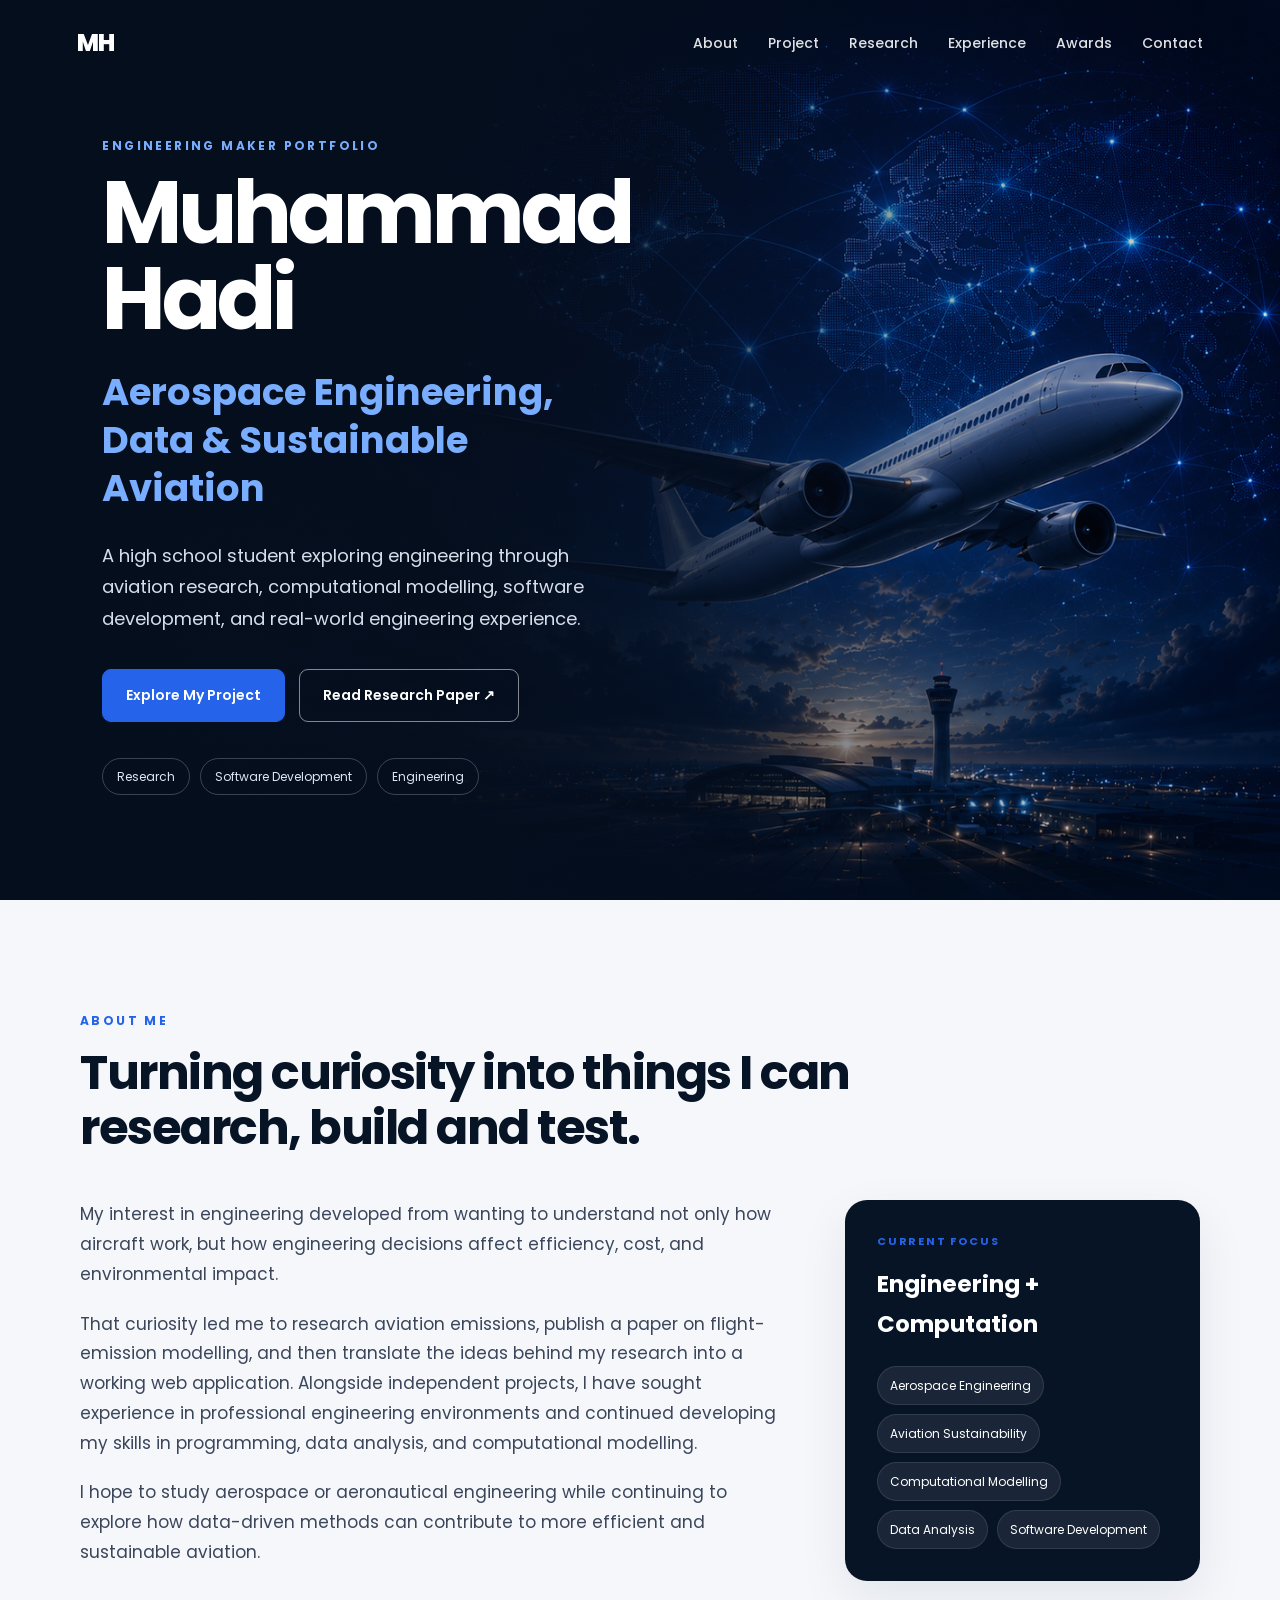
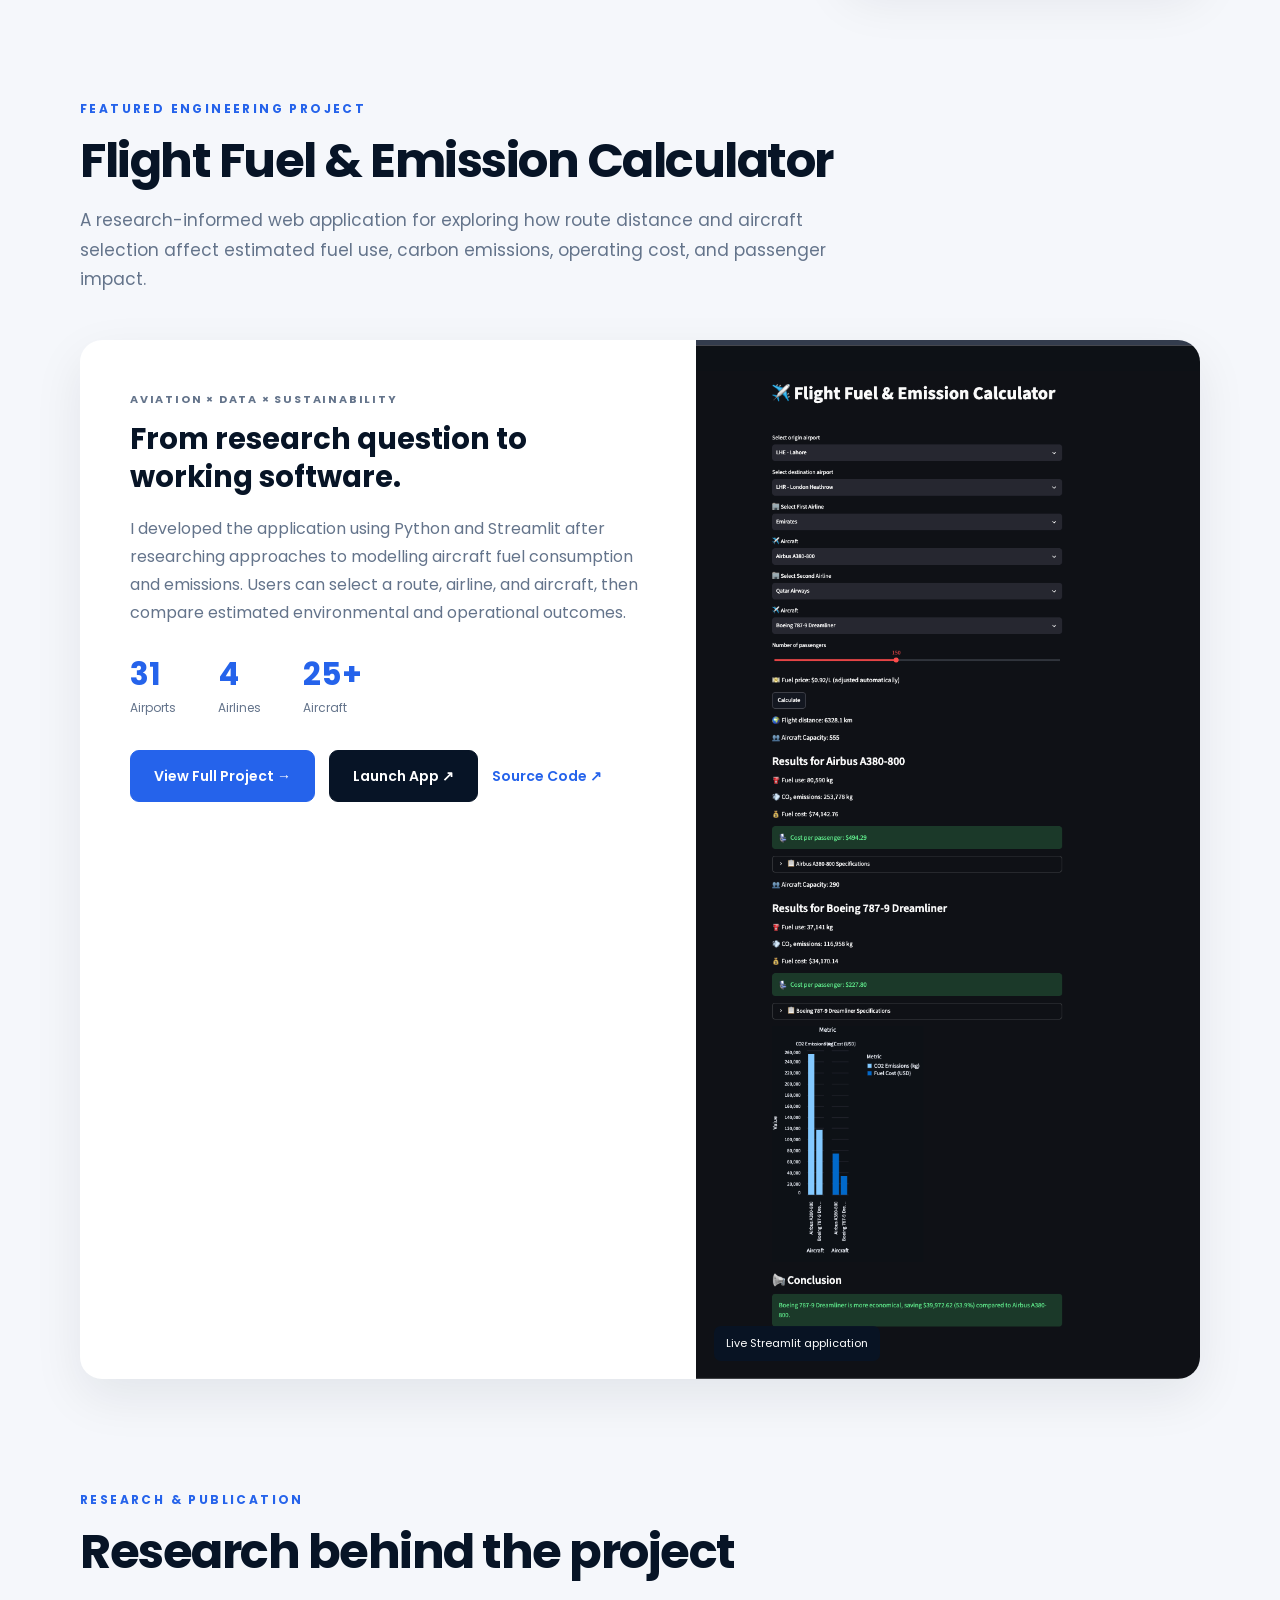
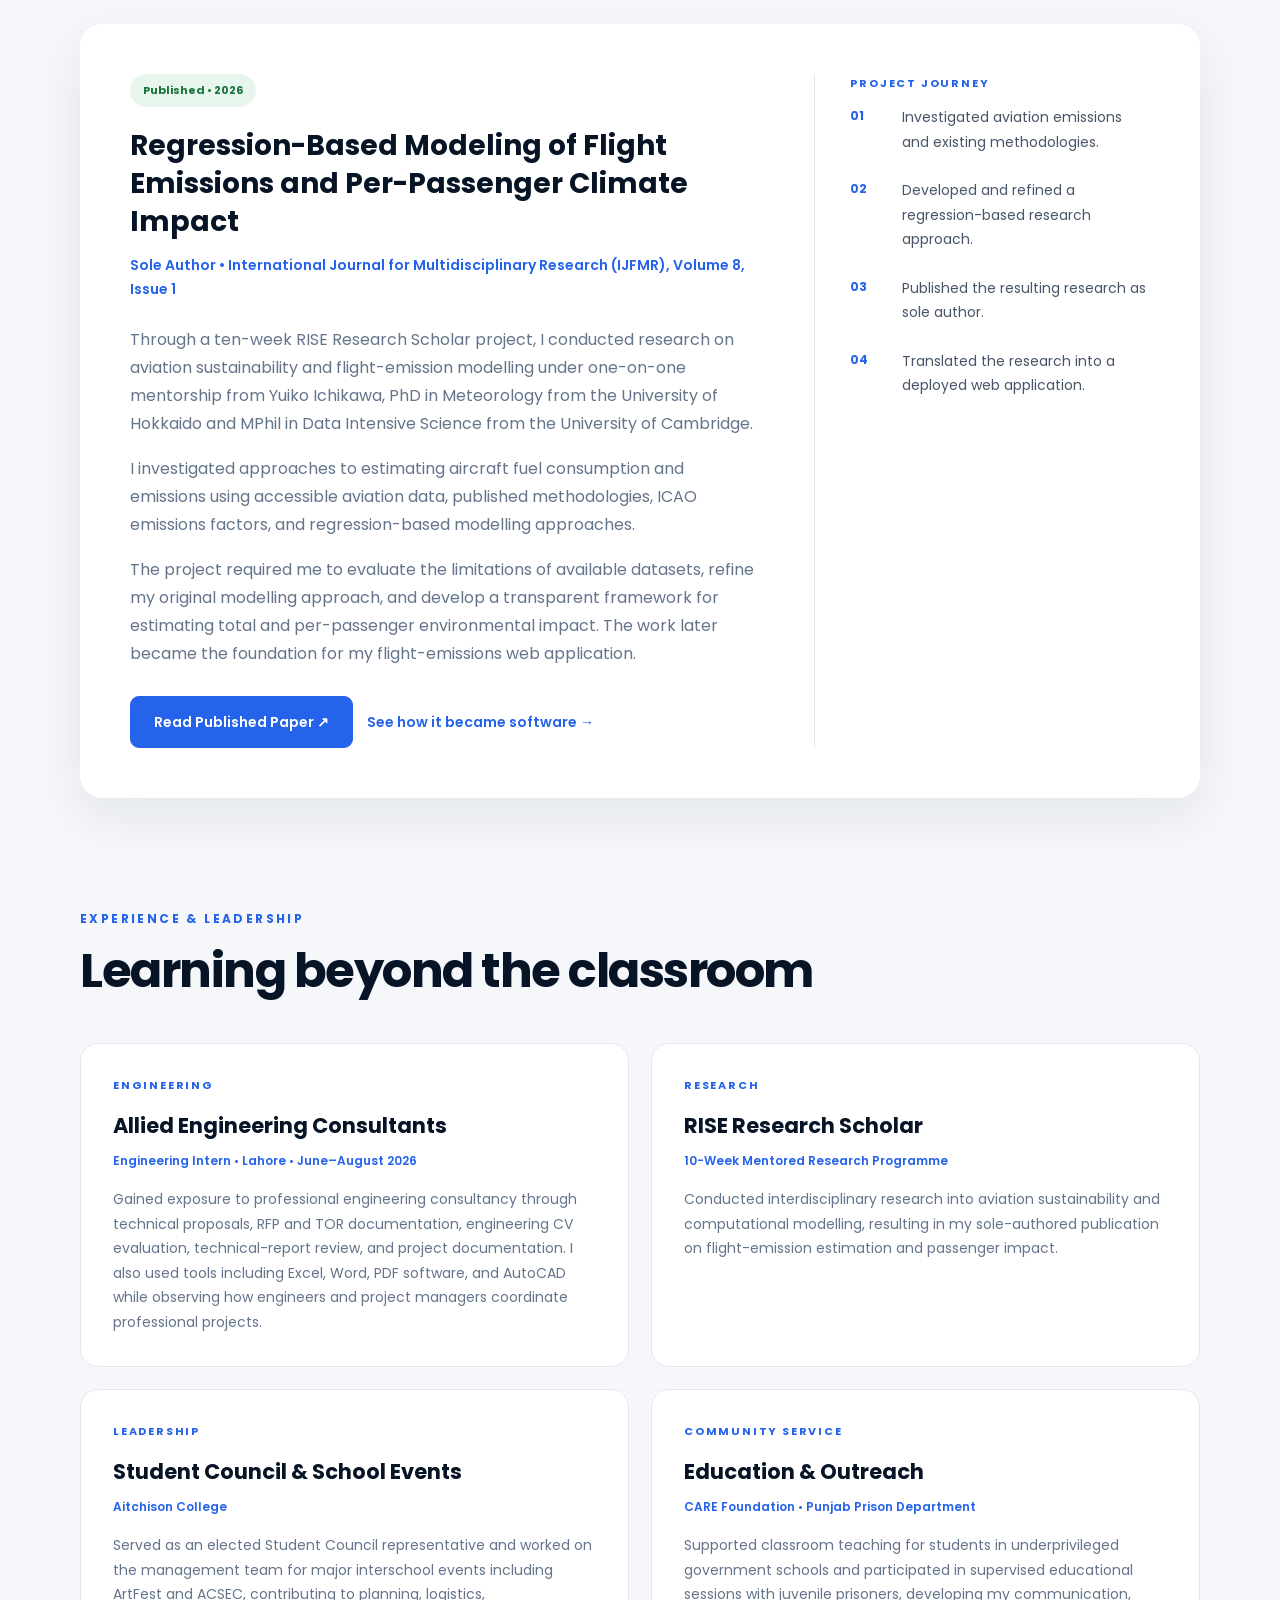
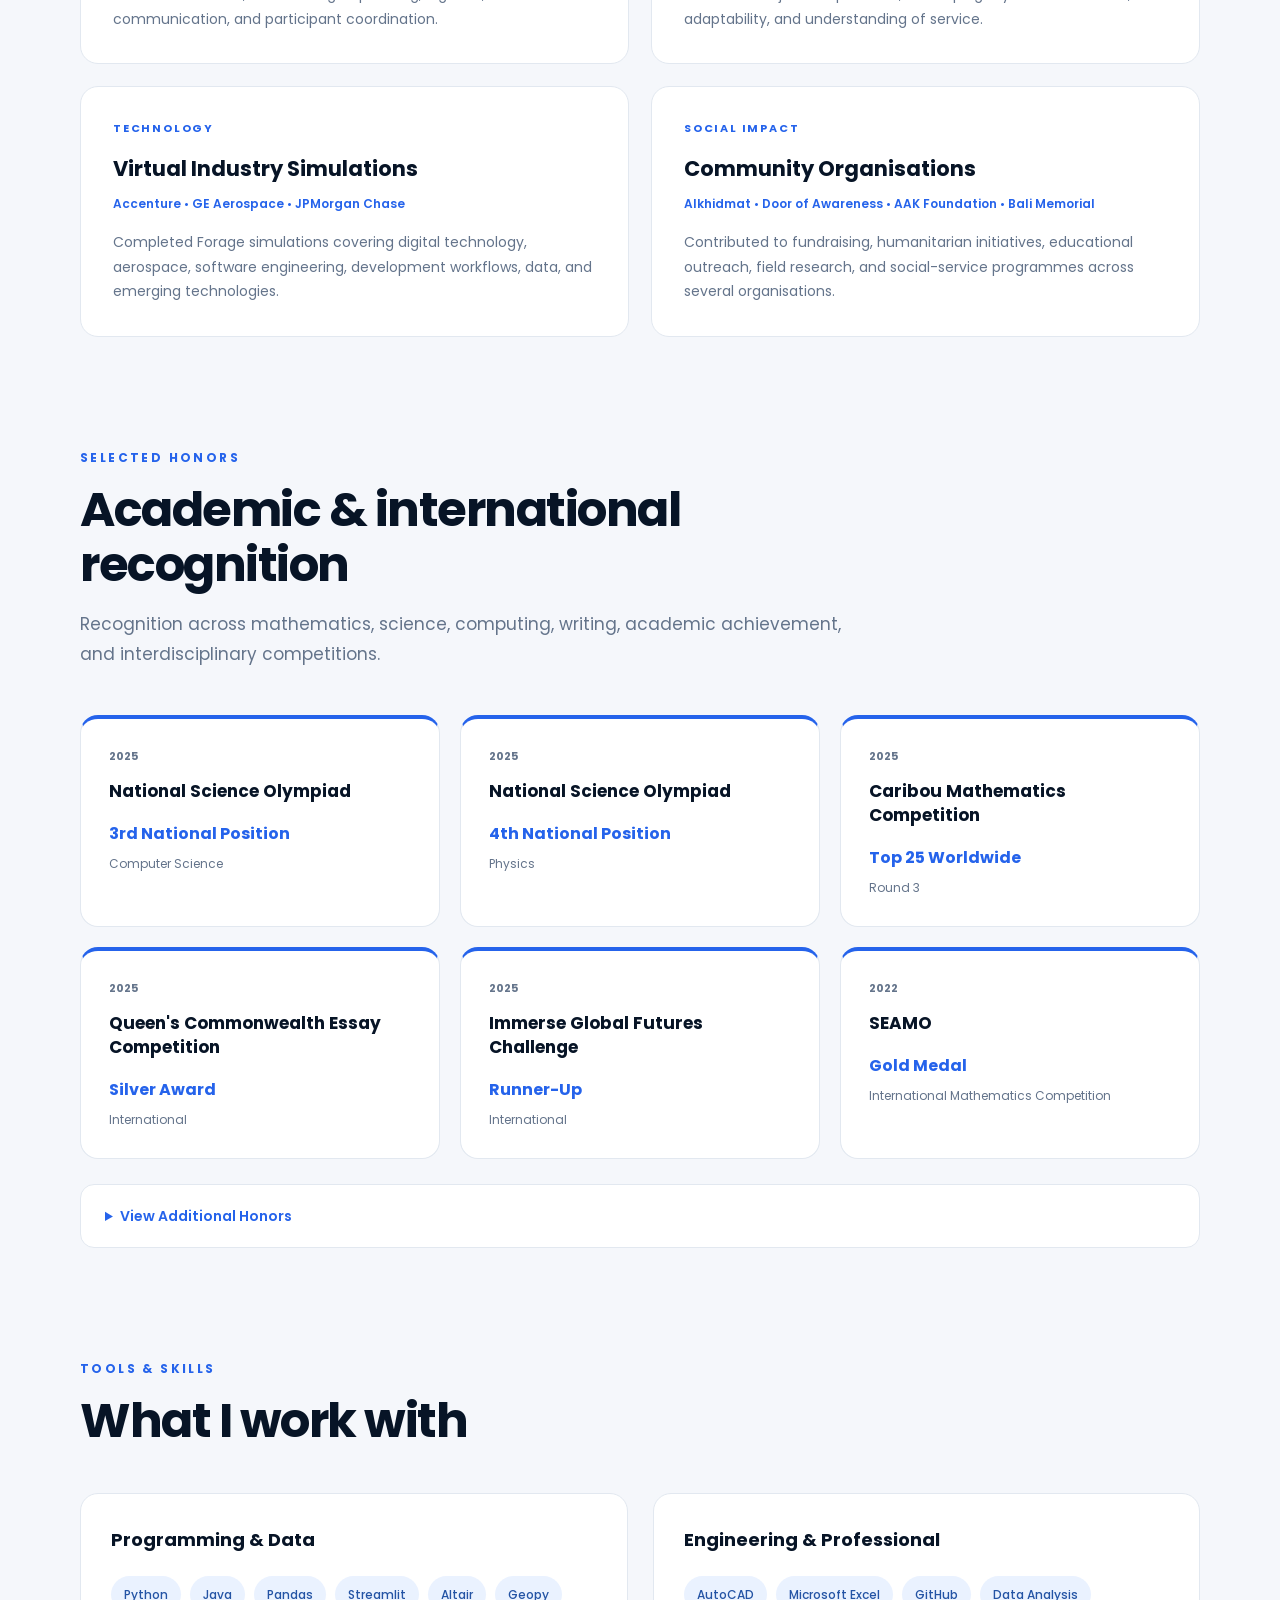
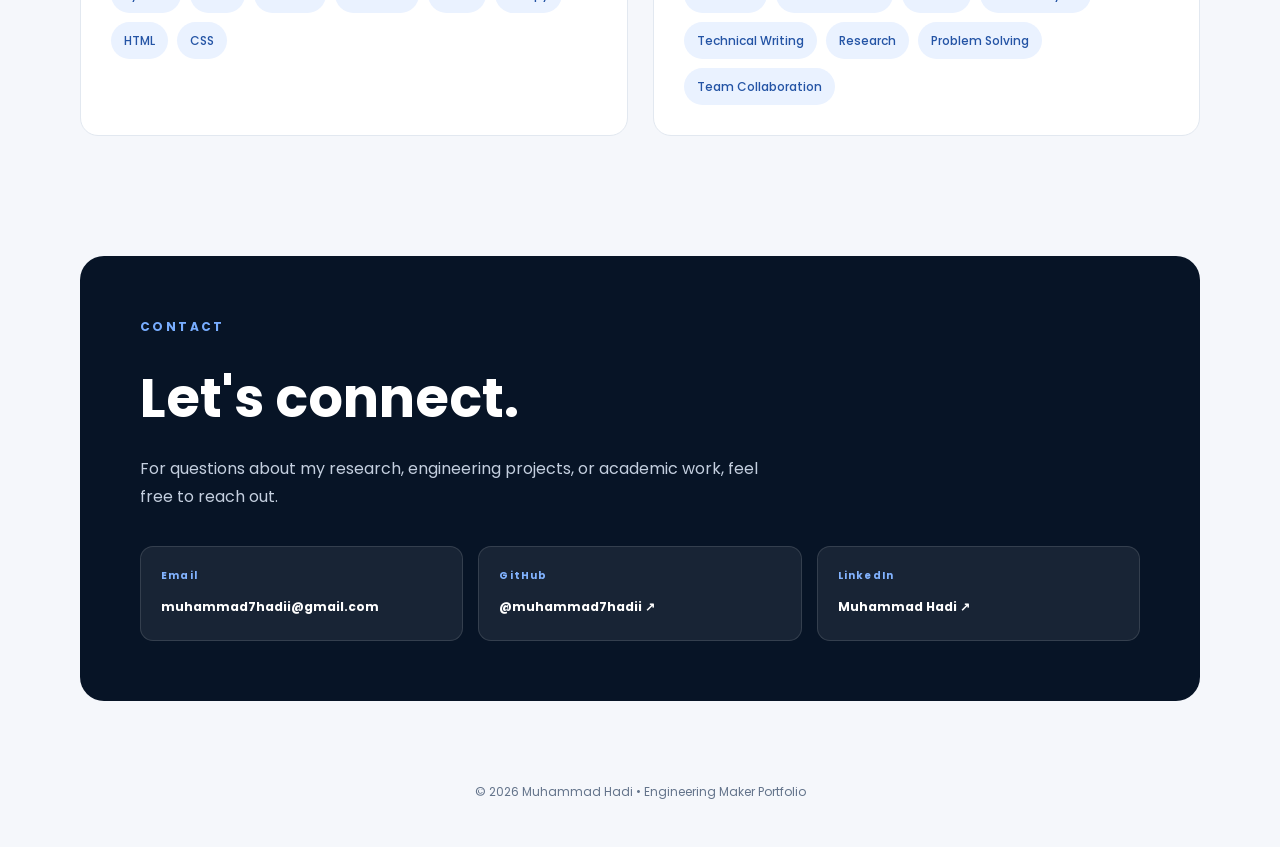
==== commit 83dd90bc: "Update index.html" ====
--- a/index.html
+++ b/index.html
@@ -759,7 +759,7 @@
             class="contact-card"
         >
             <span>GitHub</span>
-            <strong>@mhadijaz69 ↗</strong>
+            <strong>@muhammad7hadii ↗</strong>
         </a>
 
 
--- a/style.css
+++ b/style.css
@@ -494,6 +494,19 @@
     margin-bottom: 24px;
 }
 
+.mentor-line {
+    color: var(--navy);
+    font-weight: 600;
+    font-size: 14px;
+    margin-bottom: 4px;
+}
+
+.mentor-credentials {
+    color: var(--muted);
+    font-size: 12px;
+    margin-bottom: 24px;
+}
+
 .research-details > p:not(.publication-line) {
     color: var(--muted);
     margin-bottom: 17px;
